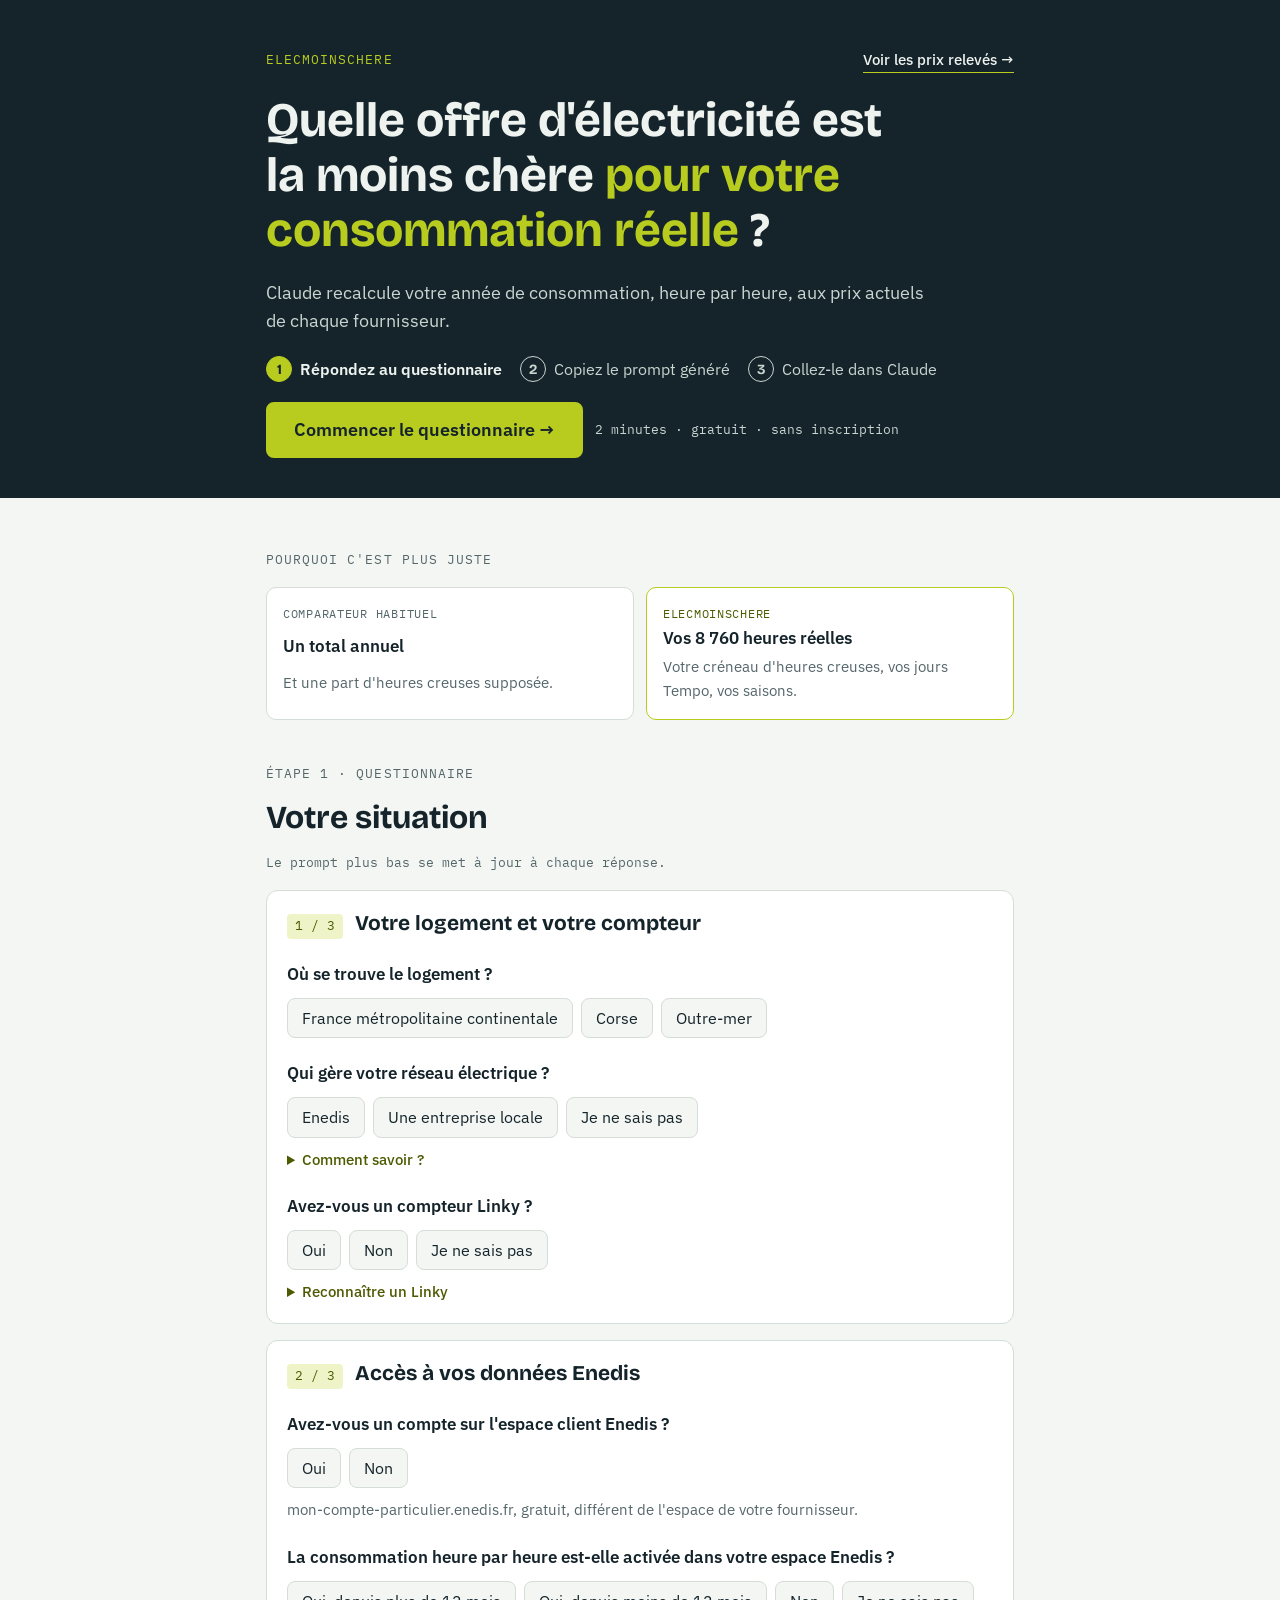
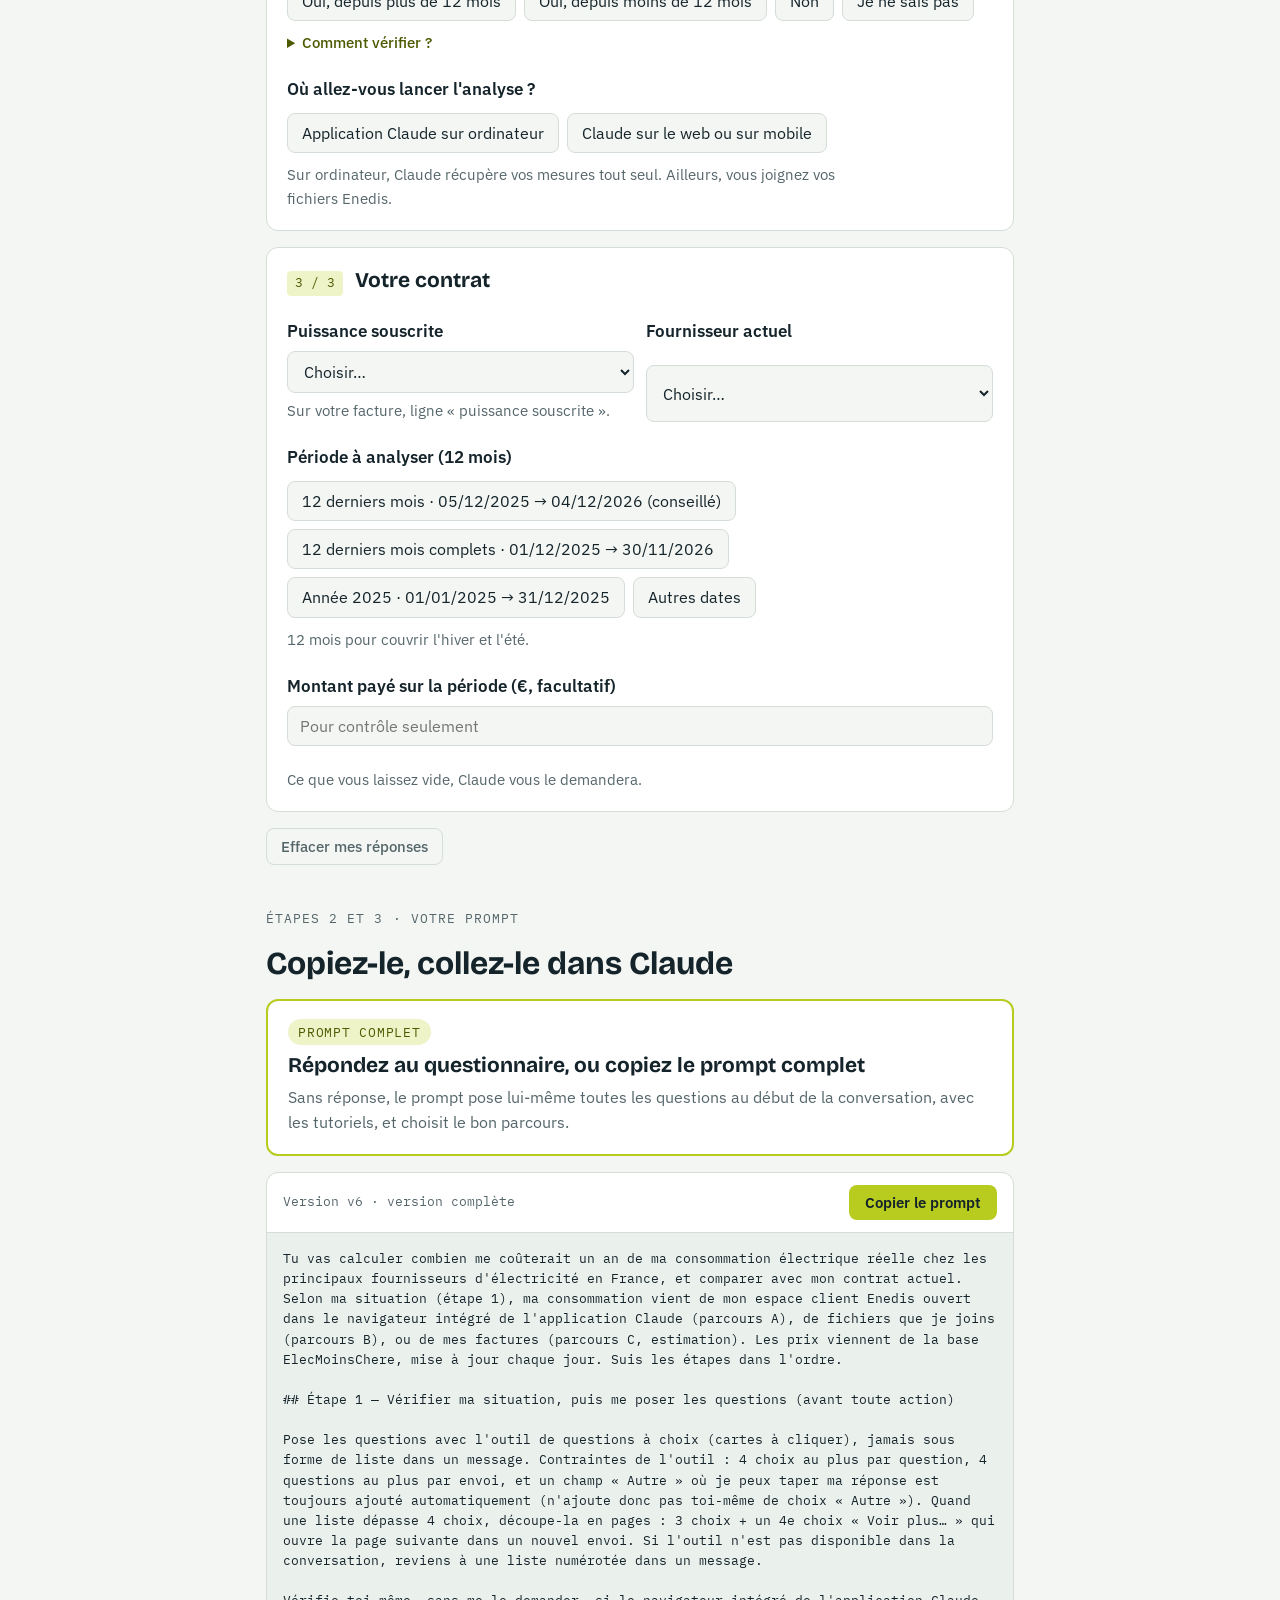
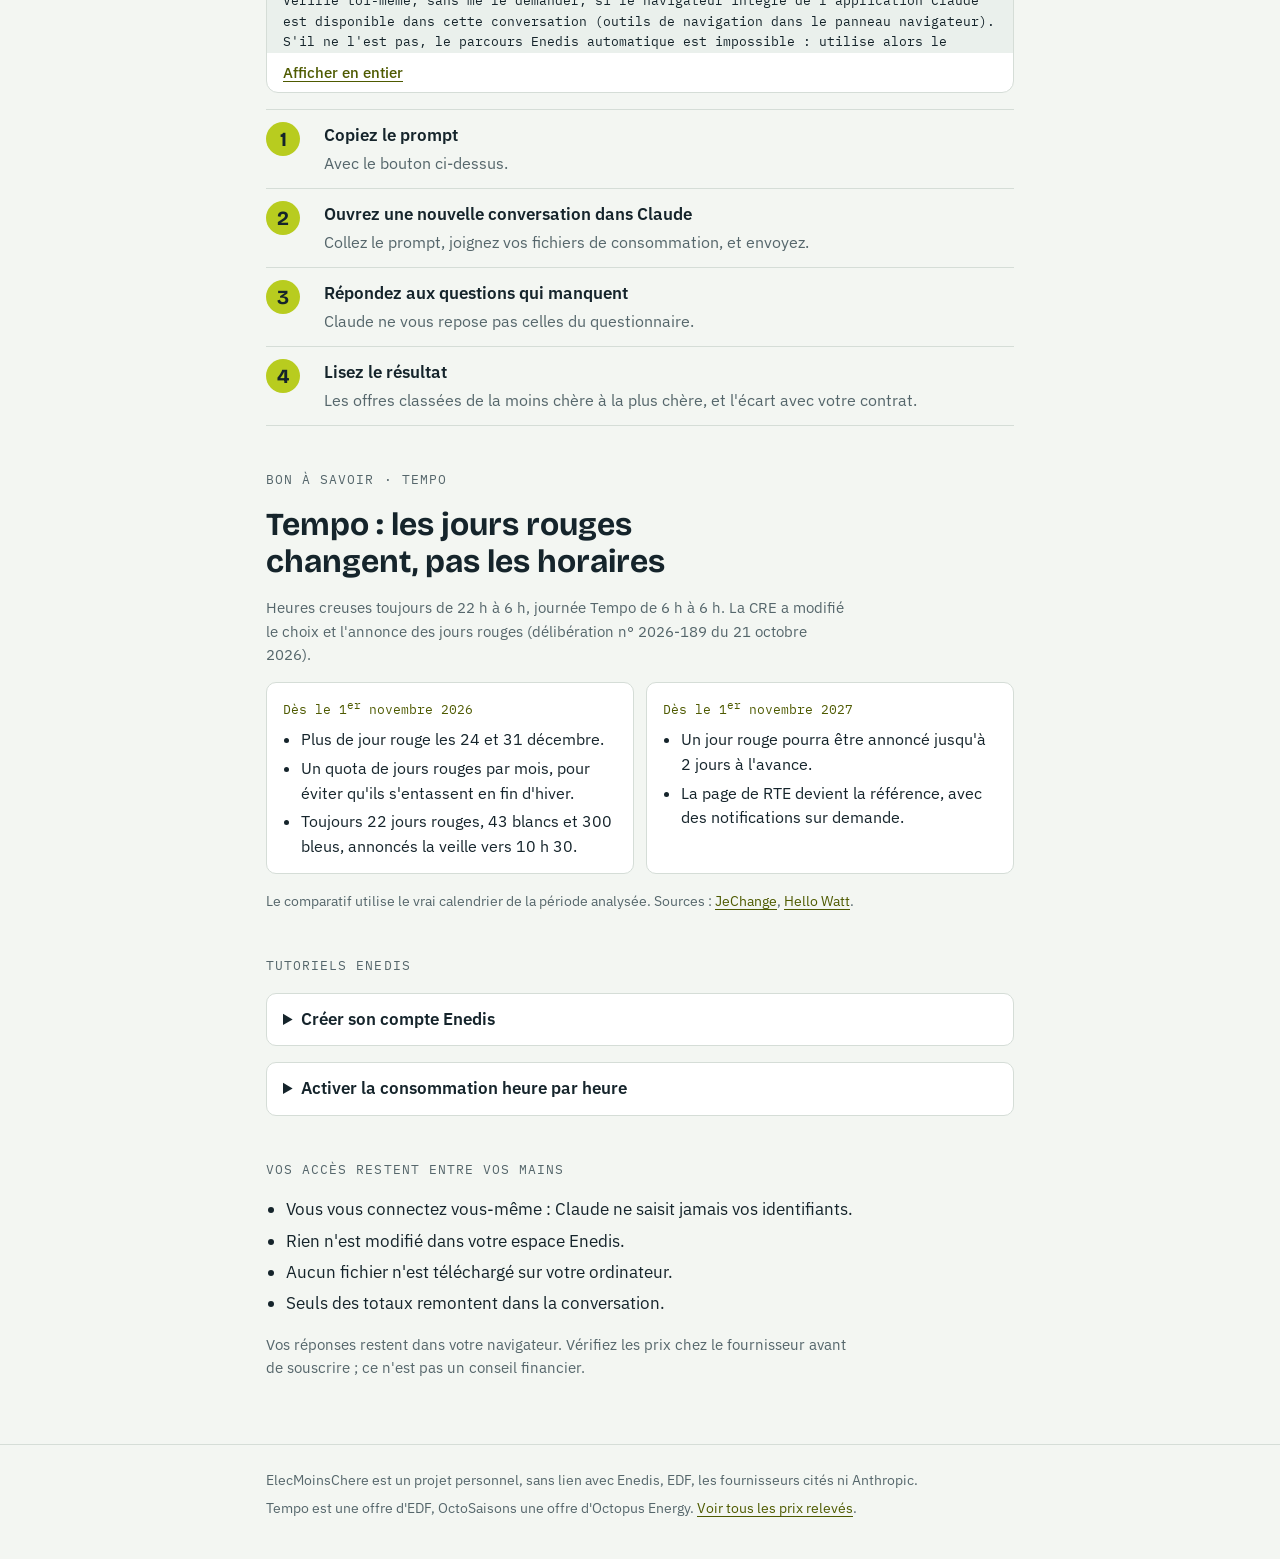
==== index.html @ b9235788 "Prompt v6 : liens vers la page de chaque offre dans le tableau du résultat Co-Authored-By: Claude Op" ====
<!doctype html>
<html lang="fr">
<head>
<meta charset="utf-8">
<meta name="viewport" content="width=device-width, initial-scale=1, viewport-fit=cover">
<meta name="description" content="Comparez les offres d'électricité sur votre consommation réelle, heure par heure : un questionnaire génère un prompt pour Claude qui lit vos données Enedis et calcule l'offre la moins chère.">
<style>:root{color-scheme:light;box-sizing:border-box;padding-top:env(safe-area-inset-top,0px);padding-bottom:env(safe-area-inset-bottom,0px)}body{margin:0}img{max-width:100%}[hidden]{display:none!important}</style>
<title>ElecMoinsChere</title>
<meta name="claude:viewport-fit-sides" content="cover">
<link rel="preconnect" href="https://fonts.googleapis.com">
<link rel="stylesheet" href="https://fonts.googleapis.com/css2?family=Bricolage+Grotesque:opsz,wght@12..96,500;12..96,700&family=IBM+Plex+Sans:wght@400;500;600&family=IBM+Plex+Mono:wght@400;500&display=swap">
<style>
/* Layout : une colonne de lecture ; bandeau sombre façon afficheur Linky ; questionnaire en trois blocs, puis le prompt généré */
:root {
  --bg: #F3F6F2;
  --surface: #FFFFFF;
  --ink: #15242B;
  --muted: #55666B;
  --line: #D5DDD7;
  --accent: #B8CC1F;
  --accent-ink: #4E5A00;
  --accent-soft: #EEF4C7;
  --hc: #2F6F8F;
  --hc-soft: #E2EEF3;
  --warn: #9A5B00;
  --warn-soft: #FBF0DD;
  --hero-bg: #15242B;
  --hero-fg: #EEF3EF;
  --hero-muted: #C9D5D0;
  --meter-bg: #0B171B;
  --meter-line: #2C4048;
  --meter-text: #9DB0AA;
  --code-bg: #EAF0EC;
  --ok: #2E7D4F;
  --on-accent: #15242B;
  --font-display: "Bricolage Grotesque", "Segoe UI", system-ui, sans-serif;
  --font-body: "IBM Plex Sans", "Segoe UI", system-ui, sans-serif;
  --font-mono: "IBM Plex Mono", ui-monospace, "SFMono-Regular", Menlo, monospace;
}
@media (prefers-color-scheme: dark) {
  :root:not([data-theme="light"]) {
    --bg: #0E181C; --surface: #15232A; --ink: #E4ECE8; --muted: #9AACAF; --line: #27383F;
    --accent: #C9DC3A; --accent-ink: #D6E65A; --accent-soft: #263018; --hc: #6FB3D2; --hc-soft: #142A33;
    --warn: #F0B45A; --warn-soft: #2E2312;
    --hero-bg: #0A1316; --hero-fg: #EEF3EF; --hero-muted: #B7C5C0; --meter-bg: #071013; --meter-line: #24363D; --meter-text: #8FA39D;
    --code-bg: #111E23; --ok: #6CC793; --on-accent: #15242B; color-scheme: dark;
  }
}
:root[data-theme="dark"] {
  --bg: #0E181C; --surface: #15232A; --ink: #E4ECE8; --muted: #9AACAF; --line: #27383F;
  --accent: #C9DC3A; --accent-ink: #D6E65A; --accent-soft: #263018; --hc: #6FB3D2; --hc-soft: #142A33;
  --warn: #F0B45A; --warn-soft: #2E2312;
  --hero-bg: #0A1316; --hero-fg: #EEF3EF; --hero-muted: #B7C5C0; --meter-bg: #071013; --meter-line: #24363D; --meter-text: #8FA39D;
  --code-bg: #111E23; --ok: #6CC793; --on-accent: #15242B; color-scheme: dark;
}

* { box-sizing: border-box; }
body { background: var(--bg); color: var(--ink); font-family: var(--font-body); font-size: 17px; line-height: 1.6; }
.wrap { max-width: 780px; margin: 0 auto; padding-left: max(16px, env(safe-area-inset-left, 0px)); padding-right: max(16px, env(safe-area-inset-right, 0px)); }
h1, h2, h3 { font-family: var(--font-display); text-wrap: balance; line-height: 1.15; margin: 0; }
p { margin: 0; }
a { color: var(--accent-ink); text-underline-offset: 3px; }
:focus-visible { outline: 3px solid var(--accent); outline-offset: 2px; border-radius: 4px; }

/* Hero */
.hero { background: var(--hero-bg); color: var(--hero-fg); }
.hero .wrap { padding-block: 48px 40px; display: grid; gap: 20px; }
.eyebrow { font-family: var(--font-mono); font-size: 13px; letter-spacing: .08em; text-transform: uppercase; color: var(--accent); }
.hero h1 { font-size: clamp(30px, 6vw, 48px); font-weight: 700; }
.hero h1 em { font-style: normal; color: var(--accent); }
.hero p.lead { font-size: 18px; max-width: 60ch; color: var(--hero-muted); }
.cta { display: flex; flex-wrap: wrap; gap: 12px; }
.btn { font: 600 16px/1 var(--font-body); padding: 14px 20px; border-radius: 8px; cursor: pointer; border: 2px solid var(--accent); text-decoration: none; display: inline-flex; align-items: center; gap: 8px; }
.btn.primary { background: var(--accent); color: var(--on-accent); }
.btn.ghost { background: transparent; color: var(--hero-fg); }
.meter { border: 1px solid var(--meter-line); border-radius: 10px; padding: 14px 16px 10px; background: var(--meter-bg); max-width: 100%; }
.meter-head { display: flex; justify-content: space-between; gap: 12px; flex-wrap: wrap; font-family: var(--font-mono); font-size: 12px; color: var(--meter-text); letter-spacing: .04em; }
.meter-head b { color: var(--accent); font-weight: 500; }
.meter svg { display: block; width: 100%; height: auto; margin-top: 8px; }

/* Sections */
main .wrap { padding-block: 8px 64px; }
section { padding-block: 44px 0; display: grid; gap: 16px; }
section > h2 { font-size: clamp(25px, 4vw, 32px); font-weight: 700; }
.kicker { font-family: var(--font-mono); font-size: 13px; letter-spacing: .08em; text-transform: uppercase; color: var(--muted); }
.prose { display: grid; gap: 14px; max-width: 65ch; }
.compare { display: grid; grid-template-columns: 1fr 1fr; gap: 12px; }
.compare > div { border: 1px solid var(--line); border-radius: 10px; padding: 16px; background: var(--surface); display: grid; gap: 6px; min-width: 0; }
.compare h3 { font-size: 17px; font-family: var(--font-body); font-weight: 600; }
.compare .tag { font-family: var(--font-mono); font-size: 12px; text-transform: uppercase; letter-spacing: .06em; color: var(--muted); }
.compare .ours { border-color: var(--accent); }
.compare .ours .tag { color: var(--accent-ink); }
.compare p { font-size: 15px; color: var(--muted); }

/* Questionnaire */
.block { border: 1px solid var(--line); border-radius: 12px; background: var(--surface); padding: 20px; display: grid; gap: 22px; min-width: 0; }
.block-head { display: flex; align-items: baseline; gap: 12px; flex-wrap: wrap; }
.block-head .n { font-family: var(--font-mono); font-size: 13px; color: var(--accent-ink); background: var(--accent-soft); padding: 2px 8px; border-radius: 4px; }
.block-head h3 { font-size: 21px; }
fieldset { border: 0; margin: 0; padding: 0; display: grid; gap: 10px; min-width: 0; }
legend { font-weight: 600; padding: 0; margin-bottom: 10px; font-size: 17px; }
.hint { font-size: 14.5px; color: var(--muted); max-width: 65ch; }
.chips { display: flex; flex-wrap: wrap; gap: 8px; }
.chip { position: relative; }
.chip input { position: absolute; opacity: 0; inset: 0; margin: 0; cursor: pointer; }
.chip span { display: inline-block; padding: 9px 14px; border: 1.5px solid var(--line); border-radius: 8px; font-size: 15.5px; background: var(--bg); cursor: pointer; line-height: 1.3; }
.chip input:checked + span { border-color: var(--accent-ink); background: var(--accent-soft); color: var(--ink); font-weight: 600; }
.chip input:focus-visible + span { outline: 3px solid var(--accent); outline-offset: 2px; }
.chip span:hover { border-color: var(--muted); }
.field { display: grid; gap: 6px; min-width: 0; }
.field label { font-weight: 600; font-size: 17px; }
.row { display: flex; flex-wrap: wrap; gap: 12px; }
.row .field { flex: 1 1 200px; }
select, input[type="text"], input[type="number"], input[type="date"], input[type="month"] {
  font: 400 16px var(--font-body); color: var(--ink); background: var(--bg); border: 1.5px solid var(--line); border-radius: 8px; padding: 9px 12px; width: 100%; max-width: 100%;
}
.callout { border-radius: 10px; padding: 14px 16px; font-size: 15.5px; display: grid; gap: 8px; min-width: 0; }
.callout.info { background: var(--hc-soft); border-left: 3px solid var(--hc); }
.callout.warn { background: var(--warn-soft); border-left: 3px solid var(--warn); }
.callout strong { font-weight: 600; }
.callout ol { margin: 0; padding-left: 22px; display: grid; gap: 4px; }
.callout a { font-weight: 500; }

/* Parcours et prompt */
.verdict { border: 2px solid var(--accent); border-radius: 12px; background: var(--surface); padding: 18px 20px; display: grid; gap: 8px; }
.verdict .pill { justify-self: start; font-family: var(--font-mono); font-size: 12.5px; text-transform: uppercase; letter-spacing: .06em; padding: 3px 10px; border-radius: 999px; background: var(--accent-soft); color: var(--accent-ink); }
.verdict .pill.est { background: var(--warn-soft); color: var(--warn); }
.verdict .pill.stop { background: var(--warn-soft); color: var(--warn); }
.verdict h3 { font-size: 21px; }
.verdict p { color: var(--muted); font-size: 16px; }
.verdict ul { margin: 0; padding-left: 20px; font-size: 16px; display: grid; gap: 4px; }
.progress { font-family: var(--font-mono); font-size: 13px; color: var(--muted); }
.prompt-box { border: 1px solid var(--line); border-radius: 12px; background: var(--surface); overflow: hidden; }
.prompt-bar { display: flex; justify-content: space-between; align-items: center; gap: 12px; flex-wrap: wrap; padding: 12px 16px; border-bottom: 1px solid var(--line); }
.prompt-bar .meta { font-family: var(--font-mono); font-size: 13px; color: var(--muted); }
.copy { font: 600 15px/1 var(--font-body); padding: 10px 16px; border-radius: 8px; border: 0; cursor: pointer; background: var(--accent); color: var(--on-accent); }
.copy[data-done="1"] { background: var(--ok); color: var(--surface); }
pre#prompt-view { margin: 0; padding: 16px; max-height: 420px; overflow: auto; background: var(--code-bg); font-family: var(--font-mono); font-size: 13px; line-height: 1.55; white-space: pre-wrap; word-break: break-word; }
.linkbtn { font: 500 14.5px var(--font-body); background: none; border: 0; color: var(--accent-ink); cursor: pointer; padding: 10px 16px; text-decoration: underline; text-underline-offset: 3px; }

ol.steps { list-style: none; margin: 0; padding: 0; counter-reset: s; }
ol.steps li { counter-increment: s; display: grid; grid-template-columns: 44px 1fr; gap: 14px; padding-block: 12px; border-top: 1px solid var(--line); }
ol.steps li:last-child { border-bottom: 1px solid var(--line); }
ol.steps li::before { content: counter(s); font-family: var(--font-display); font-weight: 700; font-size: 20px; width: 34px; height: 34px; border-radius: 50%; display: grid; place-items: center; background: var(--accent); color: var(--on-accent); }
ol.steps li > div { min-width: 0; display: grid; gap: 2px; }
ol.steps strong { font-weight: 600; }
ol.steps p { color: var(--muted); font-size: 15.5px; }

.tutos { display: grid; grid-template-columns: 1fr 1fr; gap: 12px; }
.tuto { border: 1px solid var(--line); border-radius: 10px; background: var(--surface); padding: 16px; display: grid; gap: 8px; align-content: start; min-width: 0; }
.tuto h3 { font-size: 18px; }
.tuto ol { margin: 0; padding-left: 22px; display: grid; gap: 6px; font-size: 15.5px; }
.tuto p { font-size: 15px; color: var(--muted); }
.guard { display: grid; grid-template-columns: repeat(2, minmax(0, 1fr)); gap: 10px 24px; }
.guard p { font-size: 16px; }
.guard p b { font-weight: 600; }
.note { border-left: 3px solid var(--hc); padding: 4px 0 4px 16px; color: var(--muted); font-size: 15.5px; max-width: 65ch; }
.reset { justify-self: start; font: 500 14.5px var(--font-body); background: none; border: 1.5px solid var(--line); color: var(--muted); border-radius: 8px; padding: 8px 14px; cursor: pointer; }

footer { border-top: 1px solid var(--line); }
footer .wrap { padding-block: 24px 40px; font-size: 14px; color: var(--muted); display: grid; gap: 6px; }

@media (max-width: 600px) {
  .compare, .guard, .tutos { grid-template-columns: 1fr; }
  body { font-size: 16px; }
  .block { padding: 16px; }
}
@media (prefers-reduced-motion: no-preference) {
  .meter .bar { transform-origin: bottom; animation: rise .7s ease-out both; }
  @keyframes rise { from { transform: scaleY(.15); } to { transform: scaleY(1); } }
}
/* Allègement : flux en 3 étapes, aides repliables, Tempo */
.topbar { display: flex; justify-content: space-between; align-items: center; gap: 12px; flex-wrap: wrap; }
.toplink { color: var(--hero-fg); font-size: 15px; font-weight: 500; text-decoration: none; border-bottom: 1px solid var(--accent); }
.flow { list-style: none; margin: 0; padding: 0; display: flex; flex-wrap: wrap; gap: 8px 18px; font-size: 15.5px; color: var(--hero-muted); }
.flow li { display: inline-flex; align-items: center; gap: 8px; }
.flow b { width: 26px; height: 26px; border-radius: 50%; display: grid; place-items: center; font: 700 14px var(--font-display); border: 1.5px solid var(--hero-muted); color: var(--hero-muted); }
.flow li.now { color: var(--hero-fg); font-weight: 600; }
.flow li.now b { background: var(--accent); border-color: var(--accent); color: var(--on-accent); }
.btn.big { font-size: 18px; padding: 17px 26px; }
.cta { align-items: center; }
.cta-note { font-family: var(--font-mono); font-size: 13px; color: var(--hero-muted); }
details.tip { font-size: 14.5px; color: var(--muted); }
details.tip summary { cursor: pointer; color: var(--accent-ink); font-weight: 500; width: max-content; max-width: 100%; }
details.tip p { margin-top: 6px; max-width: 65ch; }
.timeline { display: grid; grid-template-columns: 1fr 1fr; gap: 12px; }
.timeline > div { border: 1px solid var(--line); border-radius: 10px; background: var(--surface); padding: 14px 16px; display: grid; gap: 6px; align-content: start; min-width: 0; }
.timeline .when { font-family: var(--font-mono); font-size: 13px; color: var(--accent-ink); }
.timeline ul { margin: 0; padding-left: 18px; display: grid; gap: 4px; font-size: 15.5px; }
.src { font-size: 14px; color: var(--muted); }
details.tuto-d { border: 1px solid var(--line); border-radius: 10px; background: var(--surface); padding: 12px 16px; }
details.tuto-d summary { cursor: pointer; font-weight: 600; }
details.tuto-d ol { margin: 10px 0 6px; padding-left: 22px; display: grid; gap: 5px; font-size: 15.5px; }
details.tuto-d p { font-size: 14.5px; color: var(--muted); }
ul.guard { margin: 0; padding-left: 20px; display: grid; gap: 4px; grid-template-columns: none; }
@media (max-width: 600px) { .timeline { grid-template-columns: 1fr; } .btn.big { width: 100%; justify-content: center; } }
</style>

</head>
<body>
<header class="hero">
  <div class="wrap">
    <div class="topbar"><span class="eyebrow">ElecMoinsChere</span><a class="toplink" href="prix.html">Voir les prix relevés →</a></div>
    <h1>Quelle offre d'électricité est la moins chère <em>pour votre consommation réelle</em>&nbsp;?</h1>
    <p class="lead">Claude recalcule votre année de consommation, heure par heure, aux prix actuels de chaque fournisseur.</p>
    <ol class="flow" aria-label="Comment ça marche">
      <li class="now"><b>1</b>Répondez au questionnaire</li>
      <li><b>2</b>Copiez le prompt généré</li>
      <li><b>3</b>Collez-le dans Claude</li>
    </ol>
    <div class="cta">
      <a class="btn primary big" href="#questionnaire">Commencer le questionnaire&nbsp;→</a>
      <span class="cta-note">2 minutes · gratuit · sans inscription</span>
    </div>
  </div>
</header>

<main>
  <div class="wrap">

    <section id="pourquoi">
      <span class="kicker">Pourquoi c'est plus juste</span>
      <div class="compare">
        <div>
          <span class="tag">Comparateur habituel</span>
          <h3>Un total annuel</h3>
          <p>Et une part d'heures creuses supposée.</p>
        </div>
        <div class="ours">
          <span class="tag">ElecMoinsChere</span>
          <h3>Vos 8 760 heures réelles</h3>
          <p>Votre créneau d'heures creuses, vos jours Tempo, vos saisons.</p>
        </div>
      </div>
    </section>

    <section id="questionnaire">
      <span class="kicker">Étape 1 · Questionnaire</span>
      <h2>Votre situation</h2>
      <p class="progress" id="progress"></p>

      <div class="block" id="b1">
        <div class="block-head"><span class="n">1 / 3</span><h3>Votre logement et votre compteur</h3></div>

        <fieldset id="q-loc">
          <legend>Où se trouve le logement&nbsp;?</legend>
          <div class="chips">
            <label class="chip"><input type="radio" name="loc" id="loc-metro" value="metro"><span>France métropolitaine continentale</span></label>
            <label class="chip"><input type="radio" name="loc" id="loc-corse" value="corse"><span>Corse</span></label>
            <label class="chip"><input type="radio" name="loc" id="loc-dom" value="dom"><span>Outre-mer</span></label>
          </div>
          <div class="callout warn" data-show="loc=corse|dom"><p><strong>Ce comparatif ne couvre pas votre territoire.</strong> En Corse et outre-mer, le réseau est géré par EDF SEI et le tarif réglementé d'EDF est l'offre de référence ; la base de prix ElecMoinsChere ne couvre que la France continentale.</p></div>
        </fieldset>

        <fieldset id="q-reseau">
          <legend>Qui gère votre réseau électrique&nbsp;?</legend>
          <div class="chips">
            <label class="chip"><input type="radio" name="reseau" id="reseau-enedis" value="enedis"><span>Enedis</span></label>
            <label class="chip"><input type="radio" name="reseau" id="reseau-eld" value="eld"><span>Une entreprise locale</span></label>
            <label class="chip"><input type="radio" name="reseau" id="reseau-nsp" value="nsp"><span>Je ne sais pas</span></label>
          </div>
          <details class="tip"><summary>Comment savoir&nbsp;?</summary><p id="tuto-reseau"></p></details>
        </fieldset>

        <fieldset id="q-eld" data-show="reseau=eld">
          <legend>L'espace client de votre gestionnaire permet-il de télécharger votre consommation heure par heure&nbsp;?</legend>
          <div class="chips">
            <label class="chip"><input type="radio" name="eld_export" id="eld-oui" value="oui"><span>Oui</span></label>
            <label class="chip"><input type="radio" name="eld_export" id="eld-non" value="non"><span>Non</span></label>
            <label class="chip"><input type="radio" name="eld_export" id="eld-nsp" value="nsp"><span>Je ne sais pas</span></label>
          </div>
          <p class="hint">Rubrique « consommation » ou « courbe de charge » de son espace client. Sinon, l'analyse sera estimée sur vos factures.</p>
        </fieldset>

        <fieldset id="q-linky">
          <legend>Avez-vous un compteur Linky&nbsp;?</legend>
          <div class="chips">
            <label class="chip"><input type="radio" name="linky" id="linky-oui" value="oui"><span>Oui</span></label>
            <label class="chip"><input type="radio" name="linky" id="linky-non" value="non"><span>Non</span></label>
            <label class="chip"><input type="radio" name="linky" id="linky-nsp" value="nsp"><span>Je ne sais pas</span></label>
          </div>
          <details class="tip"><summary>Reconnaître un Linky</summary><p id="tuto-linky"></p></details>
          <div class="callout info" data-show="linky=non"><p>Sans Linky, l'analyse sera <strong>estimée à partir de vos factures</strong> : fiable pour Base et heures creuses, moins pour Tempo.</p></div>
        </fieldset>
      </div>

      <div class="block" id="b2">
        <div class="block-head"><span class="n">2 / 3</span><h3>Accès à vos données Enedis</h3></div>

        <fieldset id="q-compte">
          <legend>Avez-vous un compte sur l'espace client Enedis&nbsp;?</legend>
          <div class="chips">
            <label class="chip"><input type="radio" name="compte" id="compte-oui" value="oui"><span>Oui</span></label>
            <label class="chip"><input type="radio" name="compte" id="compte-non" value="non"><span>Non</span></label>
          </div>
          <p class="hint">mon-compte-particulier.enedis.fr, gratuit, différent de l'espace de votre fournisseur.</p>
          <div class="callout info" data-show="compte=non">
            <p><strong>Créez votre compte (5 minutes)</strong></p>
            <ol class="tuto-inscription"></ol>
            <p class="tuto-prm"></p>
          </div>
        </fieldset>

        <fieldset id="q-horaire">
          <legend>La consommation heure par heure est-elle activée dans votre espace Enedis&nbsp;?</legend>
          <div class="chips">
            <label class="chip"><input type="radio" name="horaire" id="horaire-plus12" value="plus12"><span>Oui, depuis plus de 12 mois</span></label>
            <label class="chip"><input type="radio" name="horaire" id="horaire-moins12" value="moins12"><span>Oui, depuis moins de 12 mois</span></label>
            <label class="chip"><input type="radio" name="horaire" id="horaire-non" value="non"><span>Non</span></label>
            <label class="chip"><input type="radio" name="horaire" id="horaire-nsp" value="nsp"><span>Je ne sais pas</span></label>
          </div>
          <details class="tip"><summary>Comment vérifier&nbsp;?</summary><p id="tuto-verif"></p></details>
          <div class="field" data-show="horaire=moins12">
            <label for="activation">Activée depuis (environ)</label>
            <input type="month" id="activation" name="activation">
          </div>
          <div class="callout warn" data-show="horaire=non">
            <p><strong>Activez-la aujourd'hui pour la prochaine fois</strong></p>
            <ol class="tuto-activation"></ol>
          </div>
          <div class="callout info" data-show="horaire=nsp"><p>Pas de souci : Claude testera vos données.</p></div>
        </fieldset>

        <fieldset id="q-appareil">
          <legend>Où allez-vous lancer l'analyse&nbsp;?</legend>
          <div class="chips">
            <label class="chip"><input type="radio" name="appareil" id="appareil-desktop" value="desktop"><span>Application Claude sur ordinateur</span></label>
            <label class="chip"><input type="radio" name="appareil" id="appareil-web" value="web"><span>Claude sur le web ou sur mobile</span></label>
          </div>
          <p class="hint">Sur ordinateur, Claude récupère vos mesures tout seul. Ailleurs, vous joignez vos fichiers Enedis.</p>
        </fieldset>
      </div>

      <div class="block" id="b3">
        <div class="block-head"><span class="n" id="b3n">3 / 3</span><h3>Votre contrat</h3></div>

        <div class="row">
          <div class="field">
            <label for="kva">Puissance souscrite</label>
            <select id="kva" name="kva">
              <option value="">Choisir…</option>
              <option value="3">3 kVA</option><option value="6">6 kVA</option><option value="9">9 kVA</option><option value="12">12 kVA</option>
              <option value="15">15 kVA</option><option value="18">18 kVA</option><option value="24">24 kVA</option><option value="30">30 kVA</option><option value="36">36 kVA</option>
              <option value="nsp">Je ne sais pas</option>
            </select>
            <p class="hint">Sur votre facture, ligne « puissance souscrite ».</p>
          </div>
          <div class="field">
            <label for="fournisseur">Fournisseur actuel</label>
            <select id="fournisseur" name="fournisseur"></select>
            <input type="text" id="fournisseur_autre" name="fournisseur_autre" placeholder="Nom du fournisseur" aria-label="Nom du fournisseur" data-show="fournisseur=__autre">
          </div>
        </div>

        <div class="field" data-show="fournisseur!=">
          <label for="offre">Offre actuelle</label>
          <select id="offre" name="offre"></select>
          <input type="text" id="offre_autre" name="offre_autre" placeholder="Nom de l'offre et option (Base, HP/HC…)" aria-label="Nom de l'offre" data-show="offre=__autre">
        </div>

        <fieldset id="q-periode">
          <legend>Période à analyser (12 mois)</legend>
          <div class="chips" id="periodes"></div>
          <div class="row" data-show="periode=perso">
            <div class="field"><label for="debut">Début</label><input type="date" id="debut" name="debut"></div>
            <div class="field"><label for="fin">Fin</label><input type="date" id="fin" name="fin"></div>
          </div>
          <p class="hint" id="periode-hint">12 mois pour couvrir l'hiver et l'été.</p>
        </fieldset>

        <fieldset id="q-chauffage" data-show="estime=1">
          <legend>Chauffage électrique&nbsp;?</legend>
          <div class="chips">
            <label class="chip"><input type="radio" name="chauffage" id="ch-oui" value="oui"><span>Oui</span></label>
            <label class="chip"><input type="radio" name="chauffage" id="ch-non" value="non"><span>Non</span></label>
            <label class="chip"><input type="radio" name="chauffage" id="ch-nsp" value="nsp"><span>Je ne sais pas</span></label>
          </div>
          <p class="hint">Radiateurs, pompe à chaleur ou chaudière électrique.</p>
        </fieldset>

        <div class="row" data-show="parcours=factures">
          <div class="field">
            <label for="kwh_total">Consommation annuelle (kWh)</label>
            <input type="number" id="kwh_total" name="kwh_total" min="0" step="1" inputmode="numeric" placeholder="ex. 4 500">
            <p class="hint">Sur votre facture de régularisation annuelle.</p>
          </div>
          <div class="field">
            <label for="kwh_hc">Dont heures creuses (kWh, facultatif)</label>
            <input type="number" id="kwh_hc" name="kwh_hc" min="0" step="1" inputmode="numeric" placeholder="ex. 1 300">
          </div>
        </div>

        <div class="field">
          <label for="montant">Montant payé sur la période (€, facultatif)</label>
          <input type="number" id="montant" name="montant" min="0" step="1" inputmode="numeric" placeholder="Pour contrôle seulement">
        </div>
        <p class="hint">Ce que vous laissez vide, Claude vous le demandera.</p>
      </div>

      <button class="reset" id="reset" type="button">Effacer mes réponses</button>
    </section>

    <section id="prompt">
      <span class="kicker">Étapes 2 et 3 · Votre prompt</span>
      <h2>Copiez-le, collez-le dans Claude</h2>
      <div class="verdict" id="verdict" aria-live="polite"></div>
      <div class="prompt-box" id="prompt-box">
        <div class="prompt-bar">
          <span class="meta" id="prompt-meta"></span>
          <button class="copy" id="copy-btn" type="button">Copier le prompt</button>
        </div>
        <pre id="prompt-view" tabindex="0" aria-label="Texte du prompt"></pre>
        <button class="linkbtn" id="expand-btn" type="button">Afficher en entier</button>
      </div>
      <ol class="steps" id="launch"></ol>
    </section>

    <section id="tempo">
      <span class="kicker">Bon à savoir · Tempo</span>
      <h2>Tempo : les jours rouges changent, pas les horaires</h2>
      <p class="hint">Heures creuses toujours de 22 h à 6 h, journée Tempo de 6 h à 6 h. La CRE a modifié le choix et l'annonce des jours rouges (délibération n° 2026-189 du 21 octobre 2026).</p>
      <div class="timeline">
        <div>
          <span class="when">Dès le 1<sup>er</sup> novembre 2026</span>
          <ul>
            <li>Plus de jour rouge les 24 et 31 décembre.</li>
            <li>Un quota de jours rouges par mois, pour éviter qu'ils s'entassent en fin d'hiver.</li>
            <li>Toujours 22 jours rouges, 43 blancs et 300 bleus, annoncés la veille vers 10 h 30.</li>
          </ul>
        </div>
        <div>
          <span class="when">Dès le 1<sup>er</sup> novembre 2027</span>
          <ul>
            <li>Un jour rouge pourra être annoncé jusqu'à 2 jours à l'avance.</li>
            <li>La page de RTE devient la référence, avec des notifications sur demande.</li>
          </ul>
        </div>
      </div>
      <p class="src">Le comparatif utilise le vrai calendrier de la période analysée. Sources : <a href="https://www.jechange.fr/energie/electricite/news/jours-rouges-tempo-connus-2-jours-avance-rte-novembre-2027" target="_blank" rel="noopener">JeChange</a>, <a href="https://www.hellowatt.fr/blog/cre-reforme-tempo-novembre-2026/" target="_blank" rel="noopener">Hello Watt</a>.</p>
    </section>

    <section id="tutoriels">
      <span class="kicker">Tutoriels Enedis</span>
      <details class="tuto-d">
        <summary>Créer son compte Enedis</summary>
        <ol class="tuto-inscription"></ol>
        <p class="tuto-prm"></p>
      </details>
      <details class="tuto-d">
        <summary>Activer la consommation heure par heure</summary>
        <ol class="tuto-activation"></ol>
        <p id="tuto-verif-2"></p>
      </details>
    </section>

    <section id="securite">
      <span class="kicker">Vos accès restent entre vos mains</span>
      <ul class="guard">
        <li>Vous vous connectez vous-même : Claude ne saisit jamais vos identifiants.</li>
        <li>Rien n'est modifié dans votre espace Enedis.</li>
        <li>Aucun fichier n'est téléchargé sur votre ordinateur.</li>
        <li>Seuls des totaux remontent dans la conversation.</li>
      </ul>
      <p class="hint">Vos réponses restent dans votre navigateur. Vérifiez les prix chez le fournisseur avant de souscrire ; ce n'est pas un conseil financier.</p>
    </section>

  </div>
</main>

<footer>
  <div class="wrap">
    <p>ElecMoinsChere est un projet personnel, sans lien avec Enedis, EDF, les fournisseurs cités ni Anthropic.</p>
    <p>Tempo est une offre d'EDF, OctoSaisons une offre d'Octopus Energy. <a href="prix.html">Voir tous les prix relevés</a>.</p>
  </div>
</footer>

<script>
// Générateur du prompt ElecMoinsChere : construit le prompt à partir des réponses du questionnaire.
// a = {} (aucune réponse) donne la version complète, qui pose elle-même toutes les questions.
var EMC = (function () {
  var VERSION = 'v6';
  var VERSION_DATE = '31 oct. 2026';

  var TUTO_RESEAU = "Pour savoir qui gère votre réseau : regardez votre facture d'électricité, à la rubrique dépannage ou acheminement. Si le numéro de dépannage est 09 726 750 suivi du numéro de votre département, ou si le nom Enedis apparaît, c'est Enedis (plus de 95 % des foyers). Sinon, c'est une entreprise locale : Strasbourg Électricité Réseaux, GreenAlp (Grenoble), Réséda (Metz), SRD (Vienne), Gérédis (Deux-Sèvres), une SICAE, Vialis (Colmar)…";
  var TUTO_LINKY = "Le compteur Linky est un boîtier vert anis avec un petit écran qui fait défiler des informations quand on appuie sur ses touches + et −. Un ancien compteur est gris, noir ou blanc, avec un disque qui tourne ou un afficheur sans touches.";
  var TUTO_PRM = "Le numéro PRM (ou PDL) compte 14 chiffres. Il figure sur toutes vos factures d'électricité. Vous pouvez aussi le lire sur l'écran du Linky : appuyez plusieurs fois sur la touche + jusqu'à l'affichage « NUMERO PRM ». Ne le confondez pas avec le numéro de série gravé sur le boîtier.";
  var TUTO_INSCRIPTION = [
    "Préparez votre numéro PRM (14 chiffres, sur votre facture ou sur l'écran du Linky).",
    "Allez sur mon-compte-particulier.enedis.fr et choisissez de créer un compte particulier.",
    "Indiquez votre nom, votre prénom et votre adresse e-mail.",
    "Ouvrez l'e-mail d'Enedis (regardez aussi dans les indésirables) et cliquez sur le lien pour finaliser l'inscription.",
    "Créez un mot de passe : au moins 8 caractères, avec une majuscule, un chiffre et un caractère spécial.",
    "À la première connexion, acceptez les conditions d'utilisation et vérifiez l'adresse du logement.",
    "Ajoutez votre compteur avec le numéro PRM. Il faut être titulaire du contrat d'électricité de ce logement.",
    "C'est prêt quand votre consommation par jour s'affiche dans le suivi des mesures (les données arrivent avec un jour de décalage)."
  ];
  var TUTO_ACTIVATION = [
    "Connectez-vous à mon-compte-particulier.enedis.fr.",
    "Ouvrez la rubrique qui gère l'accès à vos données (« Gérer l'accès à mes données » ; le nom exact peut varier selon l'affichage).",
    "Activez l'enregistrement de la consommation horaire dans votre compteur, puis sa collecte par Enedis (deux interrupteurs, ou un seul selon l'affichage).",
    "C'est gratuit, révocable à tout moment, et ça ne change ni votre contrat ni votre facture. Votre fournisseur n'y a pas accès.",
    "Les mesures arrivent à partir du lendemain, jamais avant : l'historique démarre ce jour-là. Il faut 12 mois pour une comparaison complète.",
    "En attendant, une analyse estimée reste possible avec votre consommation par jour, collectée par défaut sur les compteurs Linky."
  ];
  var TUTO_VERIFIER_HORAIRE = "Pour vérifier : dans votre espace Enedis, ouvrez le suivi de vos mesures et choisissez l'affichage par heure (ou par demi-heure). Si des barres apparaissent, la consommation horaire est activée ; reculez dans le temps pour voir depuis quand.";

  function liste(t) { return t.map(function (x, i) { return '   ' + (i + 1) + '. ' + x; }).join('\n'); }

  var LIBELLES = {
    loc: { metro: 'France métropolitaine continentale', corse: 'Corse', dom: 'outre-mer' },
    reseau: { enedis: 'Enedis', eld: 'une entreprise locale de distribution', nsp: 'je ne sais pas' },
    eld_export: { oui: 'oui', non: 'non', nsp: 'je ne sais pas' },
    linky: { oui: 'oui', non: 'non', nsp: 'je ne sais pas' },
    compte: { oui: 'oui', non: "non, je le crée en suivant le tutoriel" },
    horaire: { plus12: 'oui, depuis plus de 12 mois', moins12: 'oui, depuis moins de 12 mois', non: 'non', nsp: 'je ne sais pas' },
    appareil: { desktop: "application Claude sur ordinateur, avec le navigateur intégré", web: 'Claude sur le web ou sur mobile (je joindrai des fichiers)' },
    chauffage: { oui: 'oui', non: 'non', nsp: 'je ne sais pas' }
  };

  // Parcours : null = indéterminé (version complète), sinon horszone | factures | fichier | enedis
  function parcours(a) {
    if (a.loc === 'corse' || a.loc === 'dom') return 'horszone';
    if (a.reseau === 'eld') return a.eld_export === 'oui' ? 'fichier' : 'factures';
    if (a.linky === 'non') return 'factures';
    if (!a.loc && !a.reseau && !a.linky && !a.appareil) return null;
    if (a.appareil === 'web') return 'fichier';
    return 'enedis';
  }

  function precision(a, p) {
    if (p === 'factures') return 'estimée (factures)';
    if (a.horaire === 'plus12') return 'complète (heure par heure)';
    if (a.horaire === 'moins12') return 'partielle (heure par heure sur une partie de la période)';
    if (a.horaire === 'non') return 'estimée (consommation par jour)';
    return null;
  }

  function nbRepondues(a) {
    return Object.keys(a).filter(function (k) { return a[k] !== undefined && a[k] !== '' && a[k] !== null; }).length;
  }

  function blocReponses(a, p) {
    var L = [];
    function add(lib, v) { if (v !== undefined && v !== null && v !== '') L.push('- ' + lib + ' : ' + v); }
    add('Logement', LIBELLES.loc[a.loc]);
    add('Gestionnaire de réseau', LIBELLES.reseau[a.reseau]);
    if (a.reseau === 'eld') add('Mon gestionnaire permet de télécharger ma consommation horaire', LIBELLES.eld_export[a.eld_export]);
    add('Compteur Linky', LIBELLES.linky[a.linky]);
    if (p === 'enedis' || p === 'fichier') {
      if (a.reseau !== 'eld') add('Compte client Enedis', LIBELLES.compte[a.compte]);
      if (a.reseau !== 'eld') add('Consommation horaire activée', LIBELLES.horaire[a.horaire]);
      if (a.horaire === 'moins12') add('Activée depuis (environ)', a.activation);
    }
    add('Appareil utilisé', LIBELLES.appareil[a.appareil]);
    add('Puissance souscrite', a.kva ? (a.kva === 'nsp' ? 'je ne sais pas' : a.kva + ' kVA') : '');
    add('Fournisseur actuel', a.fournisseur);
    add('Offre actuelle', a.offre);
    if (p !== 'factures') add('Période à analyser', a.debut && a.fin ? 'du ' + a.debut + ' au ' + a.fin : '');
    add('Montant payé sur la période (contrôle)', a.montant ? a.montant + ' €' : '');
    add('Chauffage électrique', LIBELLES.chauffage[a.chauffage]);
    if (p === 'factures') {
      add('Consommation annuelle', a.kwh_total ? a.kwh_total + ' kWh' : '');
      add('Dont heures creuses', a.kwh_hc ? a.kwh_hc + ' kWh' : '');
    }
    var pr = precision(a, p);
    if (pr) add("Précision attendue de l'analyse", pr);
    return L.join('\n');
  }

  var REGLES_CHOIX = "Pose les questions avec l'outil de questions à choix (cartes à cliquer), jamais sous forme de liste dans un message. Contraintes de l'outil : 4 choix au plus par question, 4 questions au plus par envoi, et un champ « Autre » où je peux taper ma réponse est toujours ajouté automatiquement (n'ajoute donc pas toi-même de choix « Autre »). Quand une liste dépasse 4 choix, découpe-la en pages : 3 choix + un 4e choix « Voir plus… » qui ouvre la page suivante dans un nouvel envoi. Si l'outil n'est pas disponible dans la conversation, reviens à une liste numérotée dans un message.";

  var Q_PUISSANCE = "Puissance souscrite — choix : 6 kVA, 9 kVA, 3 kVA, 12 kVA. Dans la description, précise que pour 15, 18, 24, 30 ou 36 kVA je tape la valeur dans le champ « Autre », et qu'elle figure sur ma facture (« puissance souscrite »).";
  var Q_PERIODE = "Période à analyser (12 mois consécutifs) — trois choix calculés à partir de la date du jour, avec les dates exactes dans le libellé : les 12 derniers mois se terminant il y a 2 jours (Recommandé) ; les 12 derniers mois civils complets ; la dernière année civile complète. Pour une autre période, je tape les dates dans « Autre ». Refuse une période de plus de 12 mois ou qui remonte à plus de 2 ans (Enedis ne conserve pas la courbe au-delà), et repose alors la question.";
  var Q_FOURNISSEUR = "Fournisseur actuel, page 1 — choix : EDF, Engie, TotalEnergies, « Voir plus de fournisseurs… » (je peux aussi taper le nom dans « Autre »). Pages suivantes : Octopus Energy, Ekwateur, Mint Énergie ; puis Vattenfall, Plenitude, Primeo Énergie ; puis Alterna, Alpiq, Gaz de Bordeaux ; puis OHM Énergie, Happ-e, Enercoop ; puis Dyneff, ilek, LLUM.";
  var Q_OFFRE = "Offre actuelle, une fois le fournisseur connu — prends ses offres dans la base ElecMoinsChere (étape 5), complète au besoin par une recherche web. Chaque choix a pour libellé l'offre et son option (par exemple chez EDF : « Tarif Bleu HP/HC », « Tarif Bleu Base », « Tempo », puis en pages suivantes Zen Fixe, Zen Online, Zen Week-End, Vert Électrique…), et pour description une courte précision (prix fixe ou indexé). Range les offres de la plus courante à la plus rare, en pages avec « Voir plus d'offres… » au-delà de 4.";
  var Q_MONTANT = "Montant réellement payé sur la période (facultatif, uniquement pour contrôle) — choix : « Je ne le connais pas », « Je le connais » ; je peux taper le montant directement dans « Autre ». Si je choisis « Je le connais » sans montant, demande-le dans une seule question et attends ma réponse.";
  var Q_CHAUFFAGE = "Chauffage électrique (radiateurs, pompe à chaleur ou chaudière électrique) — choix : Oui, Non, Je ne sais pas. Sert à estimer la répartition de ma consommation sur l'année et les jours rouges.";
  var Q_FACTURES = "Consommation annuelle (sur ma dernière facture de régularisation ou dans l'espace client de mon fournisseur) — je tape le total en kWh dans « Autre », avec la part en heures creuses si je l'ai ; choix proposé : « Je vais joindre une facture » (dans ce cas, lis-la et prends-y le total, la part en heures creuses, la puissance et l'offre).";

  function etape1(a, p) {
    var out = [];
    if (p === null) {
      out.push("## Étape 1 — Vérifier ma situation, puis me poser les questions (avant toute action)\n");
      out.push(REGLES_CHOIX + "\n");
      out.push("Vérifie toi-même, sans me le demander, si le navigateur intégré de l'application Claude est disponible dans cette conversation (outils de navigation dans le panneau navigateur). S'il ne l'est pas, le parcours Enedis automatique est impossible : utilise alors le parcours B (fichiers joints).\n");
      out.push("Premier envoi — ma situation, trois questions ensemble :\n");
      out.push("1. Où se trouve le logement ? — choix : France métropolitaine continentale, Corse, Outre-mer. Corse ou outre-mer : arrête-toi et explique que la base de prix ne couvre que la France continentale, où se trouvent presque toutes les offres de marché ; le réseau y est géré par EDF SEI.");
      out.push("2. Qui gère votre réseau électrique ? — choix : Enedis, Une entreprise locale (Strasbourg, Grenoble, Metz, Vienne, Deux-Sèvres, SICAE…), Je ne sais pas. Mets cette astuce dans la description : « " + TUTO_RESEAU + " » « Je ne sais pas » : continue comme pour Enedis ; si mon compteur est introuvable dans l'espace Enedis, c'est que je dépends d'une entreprise locale.");
      out.push("3. Avez-vous un compteur Linky ? — choix : Oui, Non, Je ne sais pas. Astuce en description : « " + TUTO_LINKY + " » « Je ne sais pas » : continue, le test de l'étape 3 tranchera.\n");
      out.push("Selon les réponses, choisis le parcours :");
      out.push("- Entreprise locale : demande si son espace client permet de télécharger la consommation heure par heure (Oui / Non / Je ne sais pas). Oui → parcours B (fichiers joints), en m'expliquant de télécharger l'export dans l'espace client de mon gestionnaire. Non ou je ne sais pas → parcours C (factures).");
      out.push("- Pas de Linky → parcours C (factures).");
      out.push("- Enedis (ou je ne sais pas) avec Linky → parcours A si le navigateur intégré est disponible, sinon parcours B avec l'export Enedis.\n");
      out.push("Deuxième envoi — accès à mes données (parcours A et B avec Enedis), deux questions ensemble :\n");
      out.push("4. Avez-vous un compte sur l'espace client Enedis (mon-compte-particulier.enedis.fr) ? — choix : Oui, Non. Si Non, affiche-moi ce tutoriel dans un message, puis attends que je réponde « compte créé » :\n" + liste(TUTO_INSCRIPTION) + "\n   Astuce PRM : " + TUTO_PRM);
      out.push("5. La consommation heure par heure est-elle activée dans votre espace Enedis ? — choix : Oui, depuis plus de 12 mois ; Oui, depuis moins de 12 mois ; Non ; Je ne sais pas. Mets cette astuce en description : « " + TUTO_VERIFIER_HORAIRE + " » Si Non, affiche ce tutoriel, conseille-moi de l'activer aujourd'hui pour la prochaine fois, et continue avec une analyse estimée à partir de la consommation par jour :\n" + liste(TUTO_ACTIVATION) + "\n   « Je ne sais pas » : continue, le test de l'étape 3 tranchera.\n");
      out.push("Troisième envoi — mon contrat :\n");
      out.push("6. " + Q_PUISSANCE);
      out.push("7. " + Q_PERIODE + " (parcours A et B seulement.)");
      out.push("8. " + Q_FOURNISSEUR + "\n");
      out.push("Quatrième envoi, une fois le fournisseur connu :\n");
      out.push("9. " + Q_OFFRE);
      out.push("10. " + Q_MONTANT);
      out.push("11. " + Q_CHAUFFAGE + " (Seulement si l'analyse sera estimée : parcours C, ou consommation horaire absente.)");
      out.push("12. " + Q_FACTURES + " (Parcours C seulement.)");
      return out.join('\n');
    }
    out.push("## Étape 1 — Compléter mes réponses (avant toute action)\n");
    out.push("Mes réponses ci-dessus viennent du questionnaire ElecMoinsChere : ne me les repose pas. Pose seulement les questions qui manquent ci-dessous, dans l'ordre, puis passe à l'étape 2.\n");
    var Q = [];
    if (!a.kva || a.kva === 'nsp') Q.push(Q_PUISSANCE);
    if (p !== 'factures' && !(a.debut && a.fin)) Q.push(Q_PERIODE);
    if (!a.fournisseur) Q.push(Q_FOURNISSEUR);
    if (!a.offre) Q.push(Q_OFFRE);
    var estime = (p === 'factures' || a.horaire === 'non');
    if (estime && (!a.chauffage || a.chauffage === 'nsp')) Q.push(Q_CHAUFFAGE);
    if (p === 'factures' && !a.kwh_total) Q.push(Q_FACTURES);
    if (p === 'enedis' && a.compte === 'non') Q.unshift("Avant tout, vérifie que j'ai bien créé mon compte Enedis : demande-moi de confirmer (choix : « Compte créé et compteur ajouté », « Pas encore »). Si « Pas encore », remets-moi ce tutoriel :\n" + liste(TUTO_INSCRIPTION) + "\n   Astuce PRM : " + TUTO_PRM);
    if (Q.length === 0) out.push("Il ne manque aucune réponse : passe directement à l'étape 2.");
    else {
      out.push(REGLES_CHOIX + "\n");
      out.push("Questions qui manquent :\n");
      Q.forEach(function (q, i) { out.push((i + 1) + '. ' + q); });
    }
    if (p === 'enedis') out.push("\nVérifie aussi, sans me le demander, que le navigateur intégré de l'application Claude est disponible. S'il ne l'est pas, dis-le-moi et passe au parcours par fichiers : explique-moi comment télécharger mes données Enedis (étape 2 bis) et lis les fichiers que je joins.");
    return out.join('\n');
  }

  var MSG_ACTIVATION = [
    "> ⚠️ Votre consommation heure par heure n'est pas disponible chez Enedis (pour la période demandée / avant le JJ/MM/AAAA). L'analyse continue avec votre consommation par jour : elle sera estimée, donc moins précise, surtout pour Tempo et les heures creuses.",
    ">",
    "> Pour l'activer (2 minutes, gratuit) :",
    TUTO_ACTIVATION.slice(0, 3).map(function (x, i) { return '> ' + (i + 1) + '. ' + x; }).join('\n'),
    ">",
    "> Ce qu'il faut savoir :",
    "> - Les données arrivent à partir du lendemain de l'activation, jamais avant : l'historique démarre ce jour-là. Revenez dans 12 mois pour une comparaison complète.",
    "> - Si votre compteur n'est pas un Linky ou n'est pas encore communicant, l'activation n'est pas possible : contactez Enedis.",
    "> - Laissez l'enregistrement activé : il ne change ni votre contrat, ni votre facture."
  ].join('\n');

  function parcoursEnedis(a, intro) {
    var cas = { plus12: 'cas 4a (année complète)', moins12: 'cas 4b (partielle)', non: 'cas 4c (consommation par jour)' }[a.horaire];
    return [
      intro ? "## Parcours A — Espace Enedis dans le navigateur intégré\n" : "",
      "## Étape 2 — Ouvrir Enedis et me laisser me connecter\n",
      "- Ouvre https://mon-compte-particulier.enedis.fr/ dans le navigateur intégré de l'application Claude. Si le site n'est pas encore autorisé, demande l'accès au site.",
      "- Vérifie si le panneau du navigateur est affiché. S'il est masqué, dis-moi de l'afficher (Ctrl+Maj+B sur Windows, Cmd+Maj+B sur Mac).",
      "- Demande-moi de me connecter moi-même. Tu ne saisis jamais mes identifiants, mon mot de passe ni un code de vérification. Attends que je confirme.",
      "- Vérifie la connexion en exécutant du JavaScript dans la page : GET https://alex.microapplications.enedis.fr/mon-compte/api/private/v2/userinfos?espace=PARTICULIER (avec credentials:'include'). La réponse donne idPersonne et cnAlex. En cas d'erreur 401 ou 403, demande-moi de me reconnecter.\n",
      "## Étape 3 — Récupérer mes informations de compteur et tester mes données\n",
      "- Liste des PRM : GET https://alex.microapplications.enedis.fr/mes-prms-part/api/private/v2/personnes/{cnAlex}/prms. S'il y a plusieurs PRM, demande-moi lequel utiliser (avec l'outil de questions à choix). Si la liste est vide, mon compteur n'est pas rattaché : remets-moi l'étape « Ajoutez votre compteur » du tutoriel d'inscription avec l'astuce PRM, et attends. Si je dépends en fait d'une entreprise locale, passe au parcours C (factures).",
      "- Détail du PRM : GET .../mes-prms-part/api/private/v2/personnes/{cnAlex}/prms/{PRM}?embed=SITCOM%2CSYNCON. Récupère le champ programmationHoraireHC : c'est mon créneau réel d'heures creuses (par exemple « 22h-6h », ou deux plages). N'utilise jamais un créneau par défaut si le vrai est disponible. Si tu trouves la puissance souscrite (clé contenant « puissance », « kva » ou « calibre »), compare-la avec ma réponse ; sinon garde ma réponse sans me redemander.\n",
      "### Test — consommation horaire et quotidienne disponibles\n",
      "1. Indice : dans le JSON du détail du PRM, cherche toute clé ou valeur qui contient « courbe », « CDC », « collecte », « horaire », « journalier » ou « consentement », et montre-moi ce que tu trouves.",
      "2. Consommation par heure : charge SheetJS (https://cdn.jsdelivr.net/npm/xlsx@0.18.5/dist/xlsx.full.min.js), puis appelle le chemin .../donnees-energetiques/file?mesuresTypeCode=COURBE&...&format=EXCEL de l'étape 4 sur deux jours : le premier jour de la période et un jour récent (il y a environ 5 jours). Lis la deuxième feuille (« Puissance moyenne soutirée »). Réussi s'il y a des lignes avec deux horodates et une valeur de type number ; échec si la feuille est vide, ne contient que « NA » ou « Données indisponibles ». Si le premier jour échoue mais le jour récent réussit, cherche la première date disponible (par dichotomie, mois par mois).",
      "3. Consommation par jour : appelle directement le même chemin avec /file, mesuresTypeCode=ENERGIE et format=EXCEL, sur les 7 derniers jours (l'appel sans /file, en JSON, est bloqué par le navigateur). Feuille « Export Consommation Quotidienne » : une date en texte (« JJ/MM/AAAA ») puis la valeur en kWh.",
      "4. Rends-moi le résultat dans un petit tableau : Donnée | Disponible ? | Depuis | Remarque. Puis dis-moi quel cas s'applique" + (cas ? " (d'après mes réponses, ce devrait être le " + cas + " ; si le test dit autre chose, suis le test et préviens-moi)" : "") + " :",
      "   - consommation par heure sur toute la période → cas 4a ;",
      "   - consommation par heure sur une partie seulement → cas 4b ;",
      "   - pas de consommation par heure → cas 4c, et affiche ce message, simple et sans jargon (pas de code HTTP, pas de nom d'API) :\n",
      MSG_ACTIVATION + "\n",
      "   - ni consommation par heure ni par jour → mon compteur n'est peut-être pas communicant : dis-le-moi, conseille de vérifier dans l'espace Enedis ou de contacter Enedis, et propose le parcours C (factures).",
      "   Tu ne modifies jamais toi-même l'activation dans mon espace Enedis.\n",
      "## Étape 4 — Télécharger ma consommation dans la page (sans fichier)\n",
      "Lance dans la page un script asynchrone qui tourne en arrière-plan, garde son état dans window.__enedis (statut, avancement, journal, erreurs), puis interroge cet état par attentes de 10 s maximum jusqu'à la fin. Préviens-moi de la durée au lancement : environ 3 à 5 s par tranche, soit 3 à 4 min pour un an. Pendant ce temps, avance sur l'étape 5.\n",
      "### 4a. Consommation par heure (cas 4a, et partie disponible du cas 4b)\n",
      "- Découpe la période en tranches de 7 jours. La date de fin est incluse : une tranche va du jour J au jour J+6, la suivante commence à J+7. Pour chaque tranche : GET https://alex.microapplications.enedis.fr/mes-mesures-prm/api/private/v2/personnes/{idPersonne}/prms/{PRM}/donnees-energetiques/file?mesuresTypeCode=COURBE&mesuresCorrigees=false&typeDonnees=CONS&dateDebut=AAAA-MM-JJ&dateFin=AAAA-MM-JJ&format=EXCEL&segments=C5 avec credentials:'include', 1,5 s de pause entre deux appels, 3 essais maximum par tranche (8 s entre deux essais).",
      "- Lis chaque fichier avec XLSX.read(buffer,{type:'array'}) et sheet_to_json(...,{header:1,raw:true}). Pièges connus :",
      "  - Chaque ligne contient deux horodates en texte (« JJ/MM/AAAA hh:mm:ss » de début, puis de fin), puis la valeur en nombre. Prends uniquement une cellule de type number comme valeur ; jamais parseFloat sur une cellule texte (« 01/09/2025 00:15 » deviendrait 1).",
      "  - La valeur est une puissance moyenne en kW, pas une énergie : kWh = kW × durée en minutes / 60. La durée vient de l'écart entre début et fin (15 ou 30 min).",
      "  - Range chaque intervalle dans l'heure de son horodate de début (clé « AAAA-MM-JJ|heure »).",
      "  - Changement d'heure : le dernier dimanche d'octobre compte 25 h, le dernier dimanche de mars 23 h. Si l'écart début-fin est négatif ou nul, ajoute 60 min au lieu d'écarter la ligne, et additionne les deux intervalles qui tombent dans la même heure.",
      "- Contrôles : nombre d'heures (8 760, ou 8 784 en année bissextile), tranches en échec, jours et heures manquants, total en kWh. Comble les jours manquants avec le total quotidien (4c) réparti selon mon profil horaire moyen du même mois, et dis-le-moi.\n",
      "### 4b. Période partiellement couverte\n",
      "- Télécharge la consommation par heure depuis la première date disponible (4a), et la consommation par jour sur toute la période (4c).",
      "- Pour chaque jour sans mesure horaire, répartis son total quotidien selon mon profil horaire moyen (24 valeurs normalisées) calculé sur les jours mesurés du même type (semaine ou week-end), en prenant le mois mesuré le plus proche en saison (hiver de novembre à mars, été d'avril à octobre).",
      "- Si aucun mois d'hiver n'est mesuré, le profil d'hiver est incertain (chauffage, éclairage) : signale-le, avec la part de l'année estimée.\n",
      "### 4c. Consommation par jour seulement\n",
      "- Télécharge la consommation par jour sur toute la période : même chemin avec /file, mesuresTypeCode=ENERGIE, format=EXCEL, par tranches de 30 jours (7 si Enedis refuse), mêmes pauses et essais.",
      "- Les kWh de chaque date sont exacts ; seule la répartition dans la journée est estimée. Pour les heures creuses, utilise la part d'heures creuses de ma facture si je la connais ; sinon 30 % si mon offre actuelle a des heures creuses, 25 % sinon (35 % avec un chauffe-eau électrique asservi aux heures creuses). Pour Tempo et OctoSaisons, les kWh des jours bleus, blancs et rouges sont exacts (date par date), seule la part d'heures pleines de ces jours est estimée.",
      "- Annonce clairement dans le résultat que l'analyse est estimée, et ce qui l'est.\n",
      "- Dans tous les cas, ne renvoie pas les valeurs horaires dans la conversation : regroupe-les dans la page en totaux par plage (étape 6) et ne rapatrie que ces totaux."
    ].join('\n');
  }

  function parcoursFichier(a, intro) {
    var eld = a.reseau === 'eld';
    var L = [];
    L.push(intro ? "## Parcours B — Fichiers joints\n" : "");
    L.push("## Étape 2 — Récupérer ma consommation dans les fichiers joints\n");
    L.push("- Regarde si j'ai joint des fichiers de consommation (Excel, CSV ou ZIP) à la conversation. S'il n'y en a pas, explique-moi comment les obtenir, puis attends que je les joigne :");
    if (!eld) {
      L.push("  - Enedis : sur mon-compte-particulier.enedis.fr, ouvrez le suivi de vos mesures, choisissez la consommation horaire (par demi-heure) et la période, puis « Télécharger mes données » au format Excel. Si le site limite la durée d'un téléchargement, faites-en plusieurs et joignez-les tous. Si la consommation horaire n'est pas disponible, téléchargez la consommation par jour sur 12 mois.");
      L.push("  - Si je n'ai pas encore de compte Enedis, donne-moi ce tutoriel :\n" + liste(TUTO_INSCRIPTION));
      L.push("  - Si la consommation horaire n'est pas activée, donne-moi ce tutoriel, puis demande la consommation par jour en attendant :\n" + liste(TUTO_ACTIVATION));
    } else {
      L.push("  - Entreprise locale : dans l'espace client de votre gestionnaire de réseau, cherchez la rubrique consommation ou mesures, et téléchargez la consommation heure par heure (ou par demi-heure) sur 12 mois. Si seule la consommation par jour existe, téléchargez-la. Si rien n'est téléchargeable, passez au parcours par factures.");
    }
    L.push("- Lis tous les fichiers dans du code (pas à l'œil). Identifie pour chacun : le pas de temps (15 min, 30 min, heure ou jour), le format des dates, et l'unité.");
    L.push("  - Si la valeur est une puissance (W ou kW, par exemple « Puissance moyenne soutirée » chez Enedis) : kWh = kW × durée en minutes / 60, avec la durée tirée de l'écart entre début et fin. Convertis les W en kW.");
    L.push("  - Si la valeur est une énergie (Wh ou kWh) : additionne-la.");
    L.push("  - Prends uniquement des cellules numériques comme valeurs ; ne transforme jamais une date en nombre. Gère le changement d'heure (25 h fin octobre, 23 h fin mars).");
    L.push("  - Supprime les doublons quand des fichiers se chevauchent.");
    L.push("- Range la consommation heure par heure (clé « AAAA-MM-JJ|heure »), puis contrôle : nombre d'heures, jours manquants, total en kWh. Garde 12 mois consécutifs" + (a.debut && a.fin ? " (du " + a.debut + " au " + a.fin + " si les fichiers les couvrent)" : "") + ".");
    L.push("- Créneau d'heures creuses : prends celui de ma facture ou de mon espace client si je te l'indique ; sinon demande-le-moi (choix : 22h-6h, 23h-7h, Je ne sais pas ; « Autre » pour deux plages). « Je ne sais pas » : utilise 22h-6h et signale-le.");
    L.push("- Fichiers avec des jours partiellement couverts ou seulement des totaux par jour : applique les règles d'estimation suivantes, et dis-le dans le résultat.");
    L.push("  - Jours sans mesure horaire : répartis le total quotidien selon mon profil horaire moyen des jours mesurés du même type (semaine ou week-end) et de la même saison.");
    L.push("  - Totaux par jour seulement : heures creuses = part de ma facture si je la connais, sinon 30 % si mon offre a des heures creuses, 25 % sinon. Les kWh par date restent exacts pour les jours Tempo.");
    return L.join('\n');
  }

  function parcoursFactures(a, intro) {
    var ch = a.chauffage === 'oui' ? 'avec' : (a.chauffage === 'non' ? 'sans' : null);
    return [
      intro ? "## Parcours C — Estimation à partir des factures\n" : "",
      "## Étape 2 — Construire un profil estimé à partir de mes factures\n",
      "- Données de départ : ma consommation annuelle totale en kWh, la part en heures creuses si je l'ai, ma puissance et mon offre. Si je joins une facture, lis-la pour y prendre ces informations, et montre-moi ce que tu as retenu.",
      "- Répartition par mois (% du total annuel, de janvier à décembre) :",
      "  - avec chauffage électrique : 15 ; 13 ; 11 ; 7 ; 5 ; 4 ; 4 ; 3,5 ; 4 ; 7 ; 12 ; 14,5 ;",
      "  - sans chauffage électrique : 10,5 ; 9,5 ; 9 ; 8 ; 7,5 ; 7 ; 7 ; 6,5 ; 7 ; 8 ; 9,5 ; 10,5." + (ch ? " Mon logement est " + ch + " chauffage électrique." : " Si je ne sais pas, prends la moyenne des deux et signale-le."),
      "- Heures creuses : la part de ma facture si je l'ai ; sinon 30 % avec une offre à heures creuses, 25 % sinon. Créneau : 22h-6h, sauf si je t'en indique un autre.",
      "- Jours Tempo et rouges OctoSaisons : prends le vrai calendrier Tempo des 12 derniers mois (étape 5b). Un jour rouge ou blanc consomme 1,3 fois la moyenne du mois avec chauffage électrique, 1,1 fois sans ; un jour bleu prend le reste du mois. Part d'heures pleines ces jours-là : celle de l'année.",
      "- Week-end : consommation d'un jour de week-end = 1,15 fois celle d'un jour de semaine du même mois.",
      "- Construis à partir de ces règles les totaux par plage de l'étape 6, dans du code.",
      "- Préviens-moi dès le début, puis dans le résultat, que l'analyse est estimée : les offres Base et HP/HC sont assez fiables (ma consommation totale est réelle), les offres à couleurs ou à saisons beaucoup moins. Pour une analyse précise, conseille-moi de demander un compteur Linky (s'il n'est pas posé), puis d'activer la consommation horaire."
    ].join('\n');
  }

  function etape5(a, p) {
    var nav = (p === 'enedis' || p === null);
    return [
      "## Étape 5 — Récupérer les prix et le calendrier Tempo\n",
      "### 5a. Grilles de prix : base ElecMoinsChere (mise à jour chaque jour)\n",
      "- Lis la base : https://raw.githubusercontent.com/NicolasPopy/elec-moins-chere-prix/main/data/offres.json" + (nav ? " — dans un nouvel onglet du navigateur intégré (demande l'accès au site si besoin), en JavaScript : JSON.parse(document.body.innerText) ; sans navigateur, avec ton outil de lecture de pages web." : " — avec ton outil de lecture de pages web (ou le navigateur intégré s'il est disponible)."),
      "- Vérifie meta.mis_a_jour_le : si la base a plus de 7 jours, préviens-moi et complète par une recherche web des grilles des offres que tu retiens.",
      "- Pour chaque offre, garde seulement la ligne de grille de MA puissance (grille[].kva) : abonnement_mois (€ TTC par mois) et prix_kwh (€ TTC par kWh, un prix par poste : base, hp/hc, bleu_hp…rouge_hc, ete_hp…, hiver_hp…, semaine/week_end…). Le sens de chaque poste est dans meta.postes, les plages horaires dans plages_horaires. Ignore les offres marquées ouvert_nouveaux_clients: false, sauf mon contrat actuel (champ absent = offre ouverte). Une offre dont l'abonnement est vide (null) pour ma puissance est écartée et signalée.",
      "- Fiabilité : verification vaut confirme, source_unique ou conflit (détail dans notes). Signale les offres « conflit » ou « source_unique » classées dans les 5 premières.",
      "- Promotions : prends promotions[] (description, valeur_an1_eur, nouveaux_clients, date_fin, conditions) et ignore celles dont la date_fin est dépassée.",
      "- Liens vers les offres : pour chaque offre du tableau final, trouve l'adresse de sa page sur le site du fournisseur. D'abord une source de type « officiel » de la base, sur le domaine du fournisseur (pas cre.fr ; une page web plutôt qu'un PDF de grille de prix). Sinon, cherche sur le web la page officielle de l'offre, uniquement sur le domaine du fournisseur. À défaut, le site du fournisseur (fournisseurs[].site). Jamais de lien de comparateur, d'affiliation ou de parrainage.",
      "- Si mon offre actuelle n'est pas dans la base, cherche sa grille TTC sur le site du fournisseur et sur un comparateur récent, et précise qu'elle vient du web. Une offre sans prix pour ma puissance est écartée et signalée, jamais inventée.",
      "- Si la base est illisible, essaie https://nicolaspopy.github.io/elec-moins-chere-prix/ ; en dernier recours, recherche les grilles sur le web (deux sources croisées, la plus récente gardée).\n",
      "### 5b. Calendrier Tempo\n",
      "- Source conseillée : l'API api-couleur-tempo.fr." + (nav ? " Ouvre https://www.api-couleur-tempo.fr/api/joursTempo?periode=AAAA-AAAA dans un nouvel onglet du navigateur intégré (demande l'accès au site) : la page affiche la documentation en HTML, donc lis les données en JavaScript depuis cet onglet avec fetch('/api/joursTempo?periode=AAAA-AAAA',{headers:{accept:'application/json'}})." : " Lis https://www.api-couleur-tempo.fr/api/joursTempo?periode=AAAA-AAAA (réponse JSON) ; si ce site n'est pas accessible, cherche le calendrier sur le web (calendrier-tempo.fr, par exemple).") + " Chaque saison va de septembre à août (periode=2024-2025, 2025-2026…) : charge toutes les saisons qui couvrent la période, plus la veille du premier jour. Réponse : liste de {dateJour, codeJour}, avec 1 = bleu, 2 = blanc, 3 = rouge.",
      "- Ne rapatrie dans la conversation que la liste compacte des jours blancs et rouges (« MM-JJ:code ») et le nombre de jours par couleur.",
      "- Une journée Tempo va de 6h à 6h le lendemain : les heures de 0h à 6h appartiennent à la couleur de la veille. Les jours rouges d'OctoSaisons sont les jours rouges Tempo."
    ].join('\n');
  }

  function etape6() {
    return [
      "## Étape 6 — Calculer\n",
      "À partir des totaux horaires (mesurés ou estimés), et toujours aux prix actuels, pour que toutes les offres soient comparables :\n",
      "- Base : abonnement annuel + total kWh × prix Base.",
      "- HP/HC : abonnement + kWh HP × prix HP + kWh HC × prix HC, avec mon créneau réel d'heures creuses.",
      "- Tempo : kWh HP et HC par couleur (6h-22h en heures pleines, 22h-6h en heures creuses, journée de 6h à 6h).",
      "- OctoSaisons : kWh par saison, par plage et pour les jours rouges (été d'avril à octobre : heures creuses 21h-7h et 11h-17h ; hiver de novembre à mars : 21h-7h). Un jour rouge OctoSaisons est la date civile du jour rouge Tempo, avec les heures pleines d'hiver (7h-21h) au prix rouge_hp et le reste au prix rouge_hc ; signale cette hypothèse.",
      "- Week-end : tarif réduit le samedi, le dimanche et les jours fériés français de la période (1er janvier, lundi de Pâques, 1er et 8 mai, Ascension, lundi de Pentecôte, 14 juillet, 15 août, 1er et 11 novembre, 25 décembre). Pour Zen Week-End Plus, le jour choisi est mon jour de semaine le plus consommateur ; dis lequel.",
      "- Saisons avec heures super creuses (Zen Estival…) : applique les plages de plages_horaires ; si une saison a un prix « hsc » sans plage décrite, n'en compte pas pour cette saison et signale-le.",
      "- Autres options (Zen Flex, Eco Fixe 2 saisons…) : calcule-les avec leurs plages_horaires ; si une plage n'est pas calculable (jours Sobriété non publiés, par exemple), écarte l'offre et dis-le.",
      "- Promotions : déduis la valeur de la promotion en cours sur les 12 premiers mois (2 mois d'abonnement offerts = 2/12 de l'abonnement annuel ; un bonus de 50 € = −50 €). Si elle ne s'applique pas à moi (déjà client de ce fournisseur, par exemple), ne la déduis pas et signale-le. Le classement tient compte des promotions ; garde aussi le coût sans promotion pour la deuxième année.",
      "- Mon contrat actuel : son coût aux prix d'aujourd'hui sert de référence, jamais un montant payé dans le passé. Si je t'ai donné ce que j'ai payé, sers-t'en seulement pour contrôler la cohérence, en expliquant l'écart (prix de l'époque).",
      "- Fais tous les calculs dans du code exécuté, jamais de tête. Regroupe d'abord la consommation en totaux par plage (total, HP/HC, Tempo par couleur et plage, OctoSaisons, semaine/week-end et kWh par jour de semaine, saisons été/hiver avec HP/HC/HSC, totaux mensuels) ; seuls ces totaux reviennent dans la conversation, puis le coût de chaque offre se calcule dans un script."
    ].join('\n');
  }

  function etape7() {
    return [
      "## Étape 7 — Me rendre le résultat\n",
      "1. Une ligne de synthèse : période, total en kWh, part en heures creuses (%), créneau d'heures creuses, puissance, date de mise à jour des prix, et précision de l'analyse (complète, partielle ou estimée, avec la part estimée).",
      "2. Le tableau principal, trié du moins cher au plus cher, une seule ligne par offre (fournisseur + nom d'offre) qui garde la moins chère de ses options, avec seulement quatre colonnes : Fournisseur – offre (lien cliquable vers la page de l'offre chez le fournisseur, au format [Fournisseur – offre](adresse), trouvé à l'étape 5a ; si seul le site du fournisseur est connu, ajoute « (site du fournisseur) » après le lien) | Meilleur coût (promotion déduite, option retenue entre parenthèses) | Promo en cours (description courte et valeur en euros la première année, ou « – ») | Écart vs mon contrat actuel. Mon contrat apparaît en gras avec la mention « réf. ». Les offres Tempo et OctoSaisons y figurent aussi. Dans la colonne Écart : 🟢 devant le montant quand l'offre est moins chère, 🔴 quand elle est plus chère. Sous le tableau, une ligne précise que les offres avec promotion coûteront plus cher à partir de la deuxième année. Si l'analyse est estimée, marque d'un « ~ » les coûts des offres à couleurs et à saisons.",
      "3. Le détail Tempo : kWh HP et HC, et coût, pour les jours bleus, blancs et rouges ; plus le coût Tempo si ma consommation en heures pleines les jours rouges était ramenée au prix d'un jour bleu.",
      "4. Le détail OctoSaisons par saison.",
      "5. Trois à quatre points à retenir : l'option la plus adaptée à mon profil, l'économie possible, et les conditions dans lesquelles une offre à couleurs deviendrait rentable. Si l'analyse est partielle ou estimée, ajoute comment obtenir une analyse complète (activer la consommation horaire, revenir dans X mois).",
      "6. Ce qui n'a pas pu être vérifié : date de mise à jour de la base, offres « conflit » ou « source_unique » bien classées, offres écartées, hypothèses de calcul et d'estimation, offres prises sur le web, jours manquants.",
      "7. Les sources sous forme de liens : la base ElecMoinsChere, le calendrier Tempo, et les sources web éventuelles."
    ].join('\n');
  }

  function regles(p) {
    var L = ["Ne télécharge aucun fichier sur mon ordinateur. Ne modifie rien dans mon espace Enedis ni chez mon fournisseur. Ne saisis jamais mes identifiants, mots de passe ou codes."];
    if (p === 'enedis' || p === null) L.push("Dans l'espace Enedis, n'utilise aucune autre page que celles citées ci-dessus.");
    return L.join(' ');
  }

  function horsZone() {
    return "Le logement est en Corse ou outre-mer. Ce comparatif ne s'applique pas : la base de prix ElecMoinsChere ne couvre que la France métropolitaine continentale, où se trouvent presque toutes les offres de marché. Dans ces territoires, le réseau est géré par EDF SEI et le tarif réglementé d'EDF est l'offre de référence.";
  }

  function build(a) {
    a = a || {};
    var p = parcours(a);
    if (p === 'horszone') return { parcours: p, texte: horsZone() };
    var src = {
      enedis: "Ma consommation vient de mon espace client Enedis, que tu ouvres dans le navigateur intégré de l'application Claude.",
      fichier: "Ma consommation vient des fichiers que je joins à la conversation (export de mon gestionnaire de réseau).",
      factures: "Je n'ai pas de consommation heure par heure : tu estimes mon profil à partir de mes factures, et tu le dis clairement dans le résultat."
    }[p] || "Selon ma situation (étape 1), ma consommation vient de mon espace client Enedis ouvert dans le navigateur intégré de l'application Claude (parcours A), de fichiers que je joins (parcours B), ou de mes factures (parcours C, estimation).";
    var parts = [];
    parts.push("Tu vas calculer combien me coûterait un an de ma consommation électrique réelle chez les principaux fournisseurs d'électricité en France, et comparer avec mon contrat actuel. " + src + " Les prix viennent de la base ElecMoinsChere, mise à jour chaque jour. Suis les étapes dans l'ordre.");
    if (p !== null && nbRepondues(a) > 0) parts.push("## Mes réponses (questionnaire ElecMoinsChere)\n\n" + blocReponses(a, p));
    parts.push(etape1(a, p));
    if (p === null) {
      parts.push(parcoursEnedis(a, true));
      parts.push(parcoursFichier(a, true));
      parts.push(parcoursFactures(a, true));
      parts.push("## Suite commune aux trois parcours");
    } else if (p === 'enedis') {
      parts.push(parcoursEnedis(a, false));
      parts.push("## Étape 2 bis — Si le navigateur intégré n'est pas disponible\n\n" + parcoursFichier(a, false).replace("## Étape 2 — Récupérer ma consommation dans les fichiers joints\n\n", ''));
    } else if (p === 'fichier') {
      parts.push(parcoursFichier(a, false));
    } else if (p === 'factures') {
      parts.push(parcoursFactures(a, false));
    }
    parts.push(etape5(a, p));
    parts.push(etape6());
    parts.push(etape7());
    parts.push(regles(p));
    var texte = parts.filter(Boolean).join('\n\n').replace(/\n{3,}/g, '\n\n');
    if (p === 'fichier' || p === 'factures') {
      // Ces parcours n'ont pas d'étapes 3 et 4 : on renumérote 5, 6, 7 en 3, 4, 5.
      texte = texte.replace(/([EÉ]tape|étape) ([567])/g, function (m, w, n) { return w + ' ' + (n - 2); })
        .replace(/### 5([ab])\./g, '### 3$1.');
    }
    return { parcours: p, texte: texte };
  }

  return {
    build: build, parcours: parcours, VERSION: VERSION, VERSION_DATE: VERSION_DATE,
    TUTO_INSCRIPTION: TUTO_INSCRIPTION, TUTO_ACTIVATION: TUTO_ACTIVATION, TUTO_RESEAU: TUTO_RESEAU,
    TUTO_LINKY: TUTO_LINKY, TUTO_PRM: TUTO_PRM, TUTO_VERIFIER_HORAIRE: TUTO_VERIFIER_HORAIRE
  };
})();
if (typeof module !== 'undefined') module.exports = EMC;

</script>
<script>
(function () {
  var OFFRES = [["EDF", [["edf-tarif-bleu-base", "Tarif Bleu – Base"], ["edf-tarif-bleu-hphc", "Tarif Bleu – HP/HC"], ["edf-tempo", "Tarif Bleu Tempo"], ["edf-zen-online-base", "Zen Online – Base"], ["edf-zen-online-hphc", "Zen Online – HP/HC"], ["edf-zen-fixe-base", "Zen Fixe – Base"], ["edf-zen-fixe-hphc", "Zen Fixe – HP/HC"], ["edf-vert-electrique-base", "Vert Électrique – Base"], ["edf-vert-electrique-hphc", "Vert Électrique – HP/HC"], ["edf-zen-week-end", "Zen Week-End"], ["edf-zen-week-end-plus", "Zen Week-End Plus"], ["edf-vert-electrique-week-end", "Vert Électrique Week-End"], ["edf-zen-flex", "Zen Flex"], ["edf-zen-estival", "Zen Estival"]]], ["Octopus Energy", [["octopus-octosaisons", "OctoSaisons"], ["octopus-eco-fixe-base", "Eco Fixe Base (2 saisons)"], ["octopus-eco-fixe-2-saisons", "Eco Fixe HP/HC (2 saisons)"], ["octopus-intelligent-base", "Intelligent Octopus – Base"], ["octopus-intelligent-hphc", "Intelligent Octopus – HP/HC"]]], ["Gaz de Bordeaux", [["gaz-de-bordeaux-novafixe-bonus-base", "Novafixe Bonus Élec – Base"], ["gaz-de-bordeaux-novafixe-base", "Novafixe Élec – Base"], ["gaz-de-bordeaux-novafixe-bonus-hphc", "Novafixe Bonus Élec – HP/HC"], ["gaz-de-bordeaux-novafixe-hphc", "Novafixe Élec – HP/HC"]]], ["TotalEnergies", [["totalenergies-access-base", "Access Électricité – Base"], ["totalenergies-access-hphc", "Access Électricité – HP/HC"]]], ["GEG", [["geg-elec-verte-fixe-3-ans-base", "Mon Offre Elec Verte – Fixe 3 ans – Base"], ["geg-elec-verte-fixe-3-ans-hphc", "Mon Offre Elec Verte – Fixe 3 ans – HP/HC"]]], ["Plenitude", [["plenitude-pleniweb-base", "PleniWeb 1 an – Base"], ["plenitude-pleniweb-hphc", "PleniWeb 1 an – HP/HC"]]], ["Dyneff", [["dyneff-contrat-plus-base", "Contrat+ Électricité – Base"], ["dyneff-contrat-plus-hphc", "Contrat+ Électricité – HP/HC"]]], ["Primeo Énergie", [["primeo-essentielle-verte-base", "Essentielle Verte – Base"], ["primeo-essentielle-verte-hphc", "Essentielle Verte – HP/HC"]]], ["Alterna", [["alterna-fixe-1-an-base", "Mon électricité française – Fixe 1 an – Base"], ["alterna-fixe-1-an-hphc", "Mon électricité française – Fixe 1 an – HP/HC"]]], ["Alpiq", [["alpiq-horizon-base", "Électricité Horizon – Base"], ["alpiq-horizon-hphc", "Électricité Horizon – HP/HC"]]], ["Ekwateur", [["ekwateur-renouvelable-europe-base", "Électricité 100 % renouvelable Europe"], ["ekwateur-renouvelable-france-base", "Électricité 100 % renouvelable France"], ["ekwateur-hphc", "Électricité 100 % renouvelable"]]], ["La Bellenergie", [["la-bellenergie-prudence-base", "Prudence"]]], ["Mint Énergie", [["mint-base", "Online & Green – Base"], ["mint-hphc", "Online & Green – HP/HC"]]], ["OHM Énergie", [["ohm-serenite-fixe-base", "OHM Sérénité Fixe 1 an"]]], ["Happ-e", [["happ-e-1-an-base", "Électricité 1 an – Base"], ["happ-e-1-an-hphc", "Électricité 1 an – HP/HC"]]], ["Engie", [["engie-elec-reference-3-ans-base", "Elec Référence 3 ans"]]], ["ilek", [["ilek-enrfixe-plus-base", "ÉnRFixe+ Élec"]]], ["Enercoop", [["enercoop-base", "Offre Base"], ["enercoop-hphc", "Offre Heures creuses"]]], ["Urban Solar", [["urban-solar-base", "Électricité avec stockage virtuel"]]], ["LLUM", [["llum-particuliers-base", "Électricité Particuliers"]]]];
  var EXTRA = ['Vattenfall', 'Wekiwi'];
  var KEY = 'emc-reponses-v5';
  var form = document.getElementById('questionnaire');
  var $ = function (id) { return document.getElementById(id); };

  // Tutoriels (même texte que dans le prompt)
  function fillList(cls, items) { document.querySelectorAll('ol.' + cls).forEach(function (ol) { ol.innerHTML = ''; items.forEach(function (t) { var li = document.createElement('li'); li.textContent = t; ol.appendChild(li); }); }); }
  fillList('tuto-inscription', EMC.TUTO_INSCRIPTION);
  fillList('tuto-activation', EMC.TUTO_ACTIVATION);
  document.querySelectorAll('.tuto-prm').forEach(function (p) { p.textContent = EMC.TUTO_PRM; });
  $('tuto-reseau').textContent = EMC.TUTO_RESEAU;
  $('tuto-linky').textContent = EMC.TUTO_LINKY;
  $('tuto-verif').textContent = EMC.TUTO_VERIFIER_HORAIRE;
  $('tuto-verif-2').textContent = EMC.TUTO_VERIFIER_HORAIRE;

  // Fournisseurs et offres
  var fsel = $('fournisseur');
  function opt(sel, v, t) { var o = document.createElement('option'); o.value = v; o.textContent = t; sel.appendChild(o); }
  opt(fsel, '', 'Choisir…');
  var noms = OFFRES.map(function (x) { return x[0]; }).concat(EXTRA).sort(function (a, b) { return a.localeCompare(b, 'fr'); });
  noms.forEach(function (n) { opt(fsel, n, n); });
  opt(fsel, '__autre', 'Autre…');
  function fillOffres() {
    var osel = $('offre'), cur = osel.value, f = fsel.value;
    osel.innerHTML = '';
    opt(osel, '', 'Choisir…');
    var e = OFFRES.filter(function (x) { return x[0] === f; })[0];
    if (e) e[1].forEach(function (o) { opt(osel, o[1], o[1]); });
    opt(osel, '__autre', e ? 'Autre offre…' : 'Préciser l\'offre…');
    opt(osel, 'nsp', 'Je ne sais pas');
    if (Array.prototype.some.call(osel.options, function (o) { return o.value === cur; })) osel.value = cur;
  }

  // Périodes proposées, calculées à partir d'aujourd'hui
  function iso(d) { return d.toISOString().slice(0, 10); }
  function fr(s) { var p = s.split('-'); return p[2] + '/' + p[1] + '/' + p[0]; }
  var t = new Date(); var today = new Date(Date.UTC(t.getFullYear(), t.getMonth(), t.getDate()));
  var f1 = new Date(today); f1.setUTCDate(f1.getUTCDate() - 2);
  var d1 = new Date(f1); d1.setUTCFullYear(d1.getUTCFullYear() - 1); d1.setUTCDate(d1.getUTCDate() + 1);
  var f2 = new Date(Date.UTC(today.getUTCFullYear(), today.getUTCMonth(), 0));
  var d2 = new Date(Date.UTC(f2.getUTCFullYear() - 1, f2.getUTCMonth() + 1, 1));
  var y = today.getUTCFullYear() - 1;
  var PERIODES = [
    ['p1', iso(d1), iso(f1), '12 derniers mois'],
    ['p2', iso(d2), iso(f2), '12 derniers mois complets'],
    ['p3', y + '-01-01', y + '-12-31', 'Année ' + y]
  ];
  var pbox = $('periodes');
  PERIODES.forEach(function (p, i) {
    var l = document.createElement('label'); l.className = 'chip';
    l.innerHTML = '<input type="radio" name="periode" id="periode-' + p[0] + '" value="' + p[0] + '"><span></span>';
    l.querySelector('span').textContent = p[3] + ' · ' + fr(p[1]) + ' → ' + fr(p[2]) + (i === 0 ? ' (conseillé)' : '');
    pbox.appendChild(l);
  });
  var lp = document.createElement('label'); lp.className = 'chip';
  lp.innerHTML = '<input type="radio" name="periode" id="periode-perso" value="perso"><span>Autres dates</span>';
  pbox.appendChild(lp);

  // Lecture des réponses
  function val(name) {
    var els = form.querySelectorAll('[name="' + name + '"]');
    if (!els.length) return '';
    if (els[0].type === 'radio') { var c = form.querySelector('[name="' + name + '"]:checked'); return c ? c.value : ''; }
    return els[0].value.trim();
  }
  function lire() {
    var r = {};
    ['loc', 'reseau', 'eld_export', 'linky', 'compte', 'horaire', 'appareil', 'chauffage', 'kva', 'activation', 'kwh_total', 'kwh_hc', 'montant'].forEach(function (k) { r[k] = val(k); });
    var f = val('fournisseur'); r.fournisseur = f === '__autre' ? val('fournisseur_autre') : f;
    var o = val('offre'); r.offre = o === '__autre' ? val('offre_autre') : (o === 'nsp' ? '' : o);
    var p = val('periode');
    if (p === 'perso') { r.debut = val('debut'); r.fin = val('fin'); }
    else { var e = PERIODES.filter(function (x) { return x[0] === p; })[0]; if (e) { r.debut = e[1]; r.fin = e[2]; } }
    return r;
  }
  // Réponses utiles au prompt : on retire celles des questions masquées
  function nettoyer(r, pc) {
    var a = {}; for (var k in r) if (r[k]) a[k] = r[k];
    if (a.loc === 'corse' || a.loc === 'dom') return { loc: a.loc };
    if (a.reseau !== 'eld') delete a.eld_export;
    if (a.reseau === 'eld' || a.linky === 'non') { delete a.compte; delete a.horaire; delete a.appareil; delete a.activation; }
    if (a.horaire !== 'moins12') delete a.activation;
    if (pc === 'factures') { delete a.debut; delete a.fin; } else { delete a.kwh_total; delete a.kwh_hc; }
    if (!(pc === 'factures' || a.horaire === 'non')) delete a.chauffage;
    return a;
  }

  // Affichage conditionnel : data-show="cle=v1|v2" ou "cle!=v"
  function visible(rule, ctx) {
    var neg = rule.indexOf('!=') > -1, parts = rule.split(neg ? '!=' : '='), v = ctx[parts[0]] || '';
    var ok = parts[1].split('|').indexOf(v) > -1;
    return neg ? !ok : ok;
  }

  var copyBtn = $('copy-btn'), view = $('prompt-view'), courant = '';
  function rendre() {
    var r = lire();
    var pc = EMC.parcours(r);
    var a = nettoyer(r, pc);
    pc = EMC.parcours(a);
    var ctx = Object.assign({}, r, {
      parcours: pc === 'fichier' && a.reseau !== 'eld' ? 'fichier-enedis' : (pc || ''),
      periode: val('periode'), fournisseur: val('fournisseur'), offre: val('offre'),
      estime: (pc === 'factures' || r.horaire === 'non') ? '1' : ''
    });
    document.querySelectorAll('[data-show]').forEach(function (el) { el.hidden = !visible(el.getAttribute('data-show'), ctx); });
    // Blocs et questions qui dépendent de plusieurs réponses
    var hors = (pc === 'horszone');
    $('q-reseau').hidden = hors;
    $('q-linky').hidden = hors;
    $('b2').hidden = hors || r.reseau === 'eld' || r.linky === 'non';
    $('b3').hidden = hors;
    $('q-periode').hidden = (pc === 'factures');
    $('b3n').textContent = $('b2').hidden ? '2 / 2' : '3 / 3';
    if (!$('b2').hidden) $('b1').querySelector('.n').textContent = '1 / 3'; else $('b1').querySelector('.n').textContent = '1 / 2';

    // Verdict
    var v = $('verdict'), box = $('prompt-box'), launch = $('launch');
    var titre, pill, cls = '', desc, prep = [];
    if (pc === 'horszone') {
      pill = 'Hors zone'; cls = 'stop'; titre = 'Pas de comparatif possible pour ce logement';
      desc = "En Corse et outre-mer, le réseau est géré par EDF SEI et la base de prix ne couvre que la France continentale.";
    } else if (pc === null) {
      pill = 'Prompt complet'; titre = 'Répondez au questionnaire, ou copiez le prompt complet';
      desc = "Sans réponse, le prompt pose lui-même toutes les questions au début de la conversation, avec les tutoriels, et choisit le bon parcours.";
    } else if (pc === 'factures') {
      pill = 'Analyse estimée'; cls = 'est'; titre = 'Estimation à partir de vos factures';
      desc = "Votre consommation totale est réelle, sa répartition dans l'année et dans la journée est estimée. Les offres Base et heures creuses sont assez fiables, Tempo et les offres à saisons beaucoup moins.";
      prep = ['Votre dernière facture de régularisation annuelle (vous pouvez la joindre à la conversation).'];
    } else if (pc === 'fichier') {
      pill = a.horaire === 'non' ? 'Analyse estimée' : 'Analyse sur fichiers'; cls = a.horaire === 'non' ? 'est' : '';
      titre = a.reseau === 'eld' ? 'Analyse à partir de l\'export de votre gestionnaire' : 'Analyse à partir des fichiers téléchargés sur Enedis';
      desc = "Vous téléchargez votre consommation et vous joignez les fichiers à la conversation. Claude les lit, puis fait le même calcul qu'avec l'accès direct.";
      prep = a.reseau === 'eld' ? ['Les fichiers de consommation heure par heure sur 12 mois, téléchargés dans l\'espace client de votre gestionnaire de réseau.'] :
        ['Sur mon-compte-particulier.enedis.fr : suivi de vos mesures, consommation horaire, « Télécharger mes données » en Excel. Faites plusieurs téléchargements si la durée est limitée.'];
    } else {
      var h = a.horaire;
      pill = h === 'plus12' ? 'Analyse complète' : h === 'moins12' ? 'Analyse partielle' : h === 'non' ? 'Analyse estimée' : 'Analyse automatique';
      cls = (h === 'non') ? 'est' : '';
      titre = h === 'plus12' ? 'Votre consommation réelle, heure par heure, sur 12 mois' :
        h === 'moins12' ? 'Heure par heure depuis l\'activation, complété par la consommation par jour' :
        h === 'non' ? 'À partir de votre consommation par jour' : 'Claude teste vos données et choisit le meilleur calcul possible';
      desc = "Claude ouvre votre espace Enedis dans le navigateur intégré de l'application, vous vous connectez vous-même, et il récupère vos mesures en 3 à 4 minutes.";
      if (h === 'non') desc += " Les kWh de chaque jour sont réels ; leur répartition entre heures pleines et creuses est estimée. Activez la consommation horaire aujourd'hui pour une analyse complète dans un an.";
      prep = ['Vos identifiants Enedis.'];
      if (a.compte === 'non') prep.unshift('Votre compte Enedis créé et votre compteur ajouté (tutoriel ci-dessus).');
    }
    v.innerHTML = '';
    var ps = document.createElement('span'); ps.className = 'pill ' + cls; ps.textContent = pill; v.appendChild(ps);
    var h3 = document.createElement('h3'); h3.textContent = titre; v.appendChild(h3);
    var pd = document.createElement('p'); pd.textContent = desc; v.appendChild(pd);
    if (prep.length) { var ul = document.createElement('ul'); prep.forEach(function (x) { var li = document.createElement('li'); li.textContent = 'À préparer : ' + x; ul.appendChild(li); }); v.appendChild(ul); }

    var res = EMC.build(a);
    courant = res.texte;
    box.hidden = (pc === 'horszone');
    view.textContent = courant;
    var n = Object.keys(a).length;
    $('prompt-meta').textContent = 'Version ' + EMC.VERSION + ' · ' + (n ? n + ' réponse' + (n > 1 ? 's' : '') + ' intégrée' + (n > 1 ? 's' : '') : 'version complète');
    $('progress').textContent = n ? n + ' réponse' + (n > 1 ? 's' : '') + ' · le prompt se met à jour à chaque clic' : 'Le prompt plus bas se met à jour à chaque réponse.';

    // Étapes pour lancer
    var desktop = (pc === 'enedis');
    var steps = [
      ['Copiez le prompt', 'Avec le bouton ci-dessus.'],
      [desktop ? 'Ouvrez une nouvelle conversation dans l\'application Claude sur ordinateur' : 'Ouvrez une nouvelle conversation dans Claude', desktop ? 'Là où le navigateur intégré est disponible. Collez le prompt et envoyez.' : (pc === 'factures' ? 'Collez le prompt, joignez votre facture si vous l\'avez, et envoyez.' : 'Collez le prompt, joignez vos fichiers de consommation, et envoyez.')],
      ['Répondez aux questions qui manquent', 'Claude ne vous repose pas celles du questionnaire.']
    ];
    if (desktop) steps.push(['Connectez-vous à Enedis dans le panneau navigateur', 'Vous saisissez vous-même identifiant, mot de passe et code, puis vous dites à Claude que c\'est fait.']);
    steps.push(['Lisez le résultat', 'Les offres classées de la moins chère à la plus chère, et l\'écart avec votre contrat.']);
    launch.innerHTML = '';
    launch.hidden = (pc === 'horszone');
    steps.forEach(function (s) { var li = document.createElement('li'); var d = document.createElement('div'); var st = document.createElement('strong'); st.textContent = s[0]; var p = document.createElement('p'); p.textContent = s[1]; d.appendChild(st); d.appendChild(p); li.appendChild(d); launch.appendChild(li); });

    sauver();
  }

  // Mémoire locale des réponses (confort, facultatif)
  function sauver() {
    try {
      var s = {};
      form.querySelectorAll('input, select').forEach(function (el) {
        if (!el.name) return;
        if (el.type === 'radio') { if (el.checked) s[el.name] = el.value; } else if (el.value) s[el.name] = el.value;
      });
      localStorage.setItem(KEY, JSON.stringify(s));
    } catch (e) {}
  }
  function charger() {
    var s = null;
    try { s = JSON.parse(localStorage.getItem(KEY) || 'null'); } catch (e) {}
    if (!s) return;
    Object.keys(s).forEach(function (k) {
      var els = form.querySelectorAll('[name="' + k + '"]');
      els.forEach(function (el) { if (el.type === 'radio') el.checked = (el.value === s[k]); });
      if (els.length && els[0].type !== 'radio') { if (k === 'offre') fillOffres(); els[0].value = s[k]; }
      if (k === 'fournisseur') fillOffres();
    });
    if (s.offre) $('offre').value = s.offre;
  }

  fillOffres();
  charger();
  fillOffres();
  try { var s0 = JSON.parse(localStorage.getItem(KEY) || 'null'); if (s0 && s0.offre) $('offre').value = s0.offre; } catch (e) {}
  form.addEventListener('change', function (e) { if (e.target.id === 'fournisseur') fillOffres(); rendre(); });
  form.addEventListener('input', function (e) { if (e.target.type !== 'radio' && e.target.tagName !== 'SELECT') rendre(); });
  $('reset').addEventListener('click', function () {
    form.querySelectorAll('input').forEach(function (el) { if (el.type === 'radio') el.checked = false; else el.value = ''; });
    form.querySelectorAll('select').forEach(function (el) { el.value = ''; });
    fillOffres();
    try { localStorage.removeItem(KEY); } catch (e) {}
    rendre();
  });

  copyBtn.addEventListener('click', function () {
    var done = function () { copyBtn.textContent = 'Copié'; copyBtn.dataset.done = '1'; setTimeout(function () { copyBtn.textContent = 'Copier le prompt'; copyBtn.dataset.done = ''; }, 2500); };
    var fallback = function () { var rg = document.createRange(); rg.selectNodeContents(view); var s = window.getSelection(); s.removeAllRanges(); s.addRange(rg); copyBtn.textContent = 'Texte sélectionné : Ctrl+C'; };
    try { navigator.clipboard.writeText(courant).then(done, fallback); } catch (e) { fallback(); }
  });
  var exp = $('expand-btn');
  exp.addEventListener('click', function () { var open = view.style.maxHeight === 'none'; view.style.maxHeight = open ? '' : 'none'; exp.textContent = open ? 'Afficher en entier' : 'Réduire'; });

  rendre();

})();
</script>


</body>
</html>
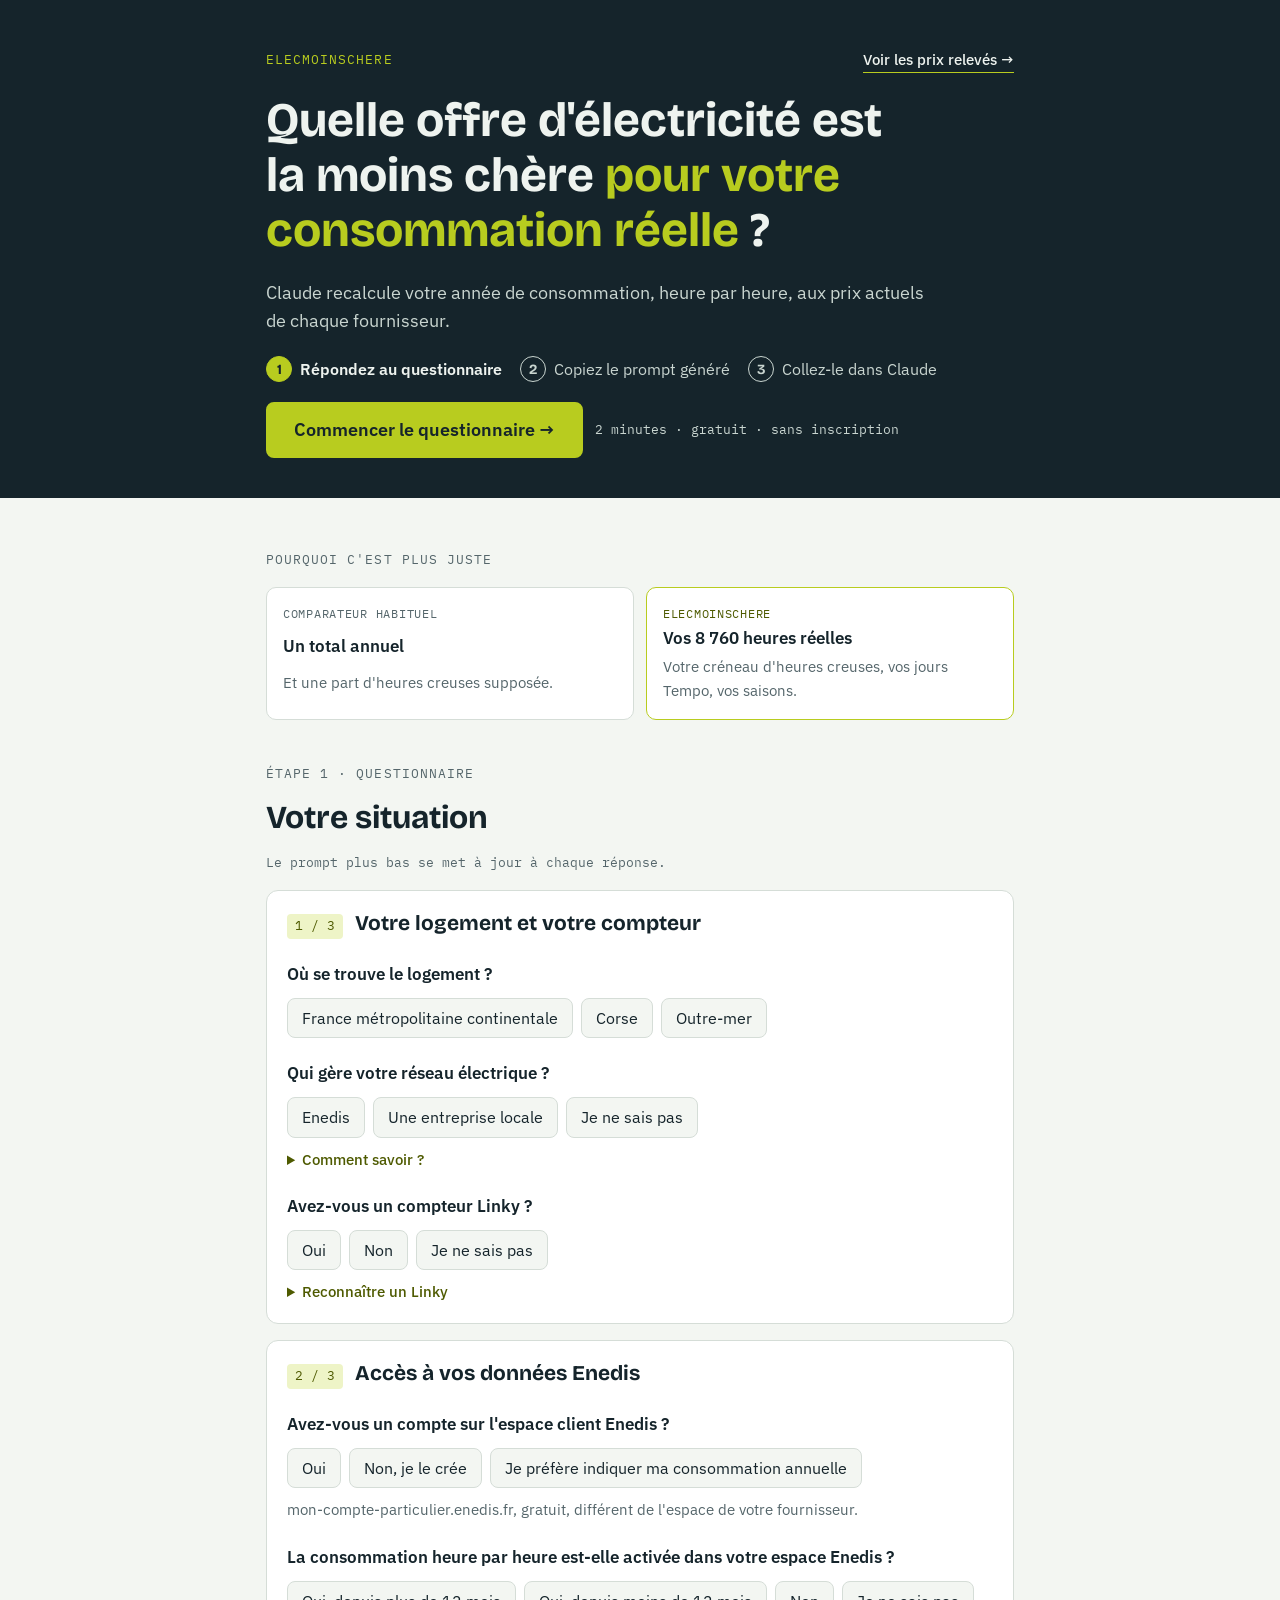
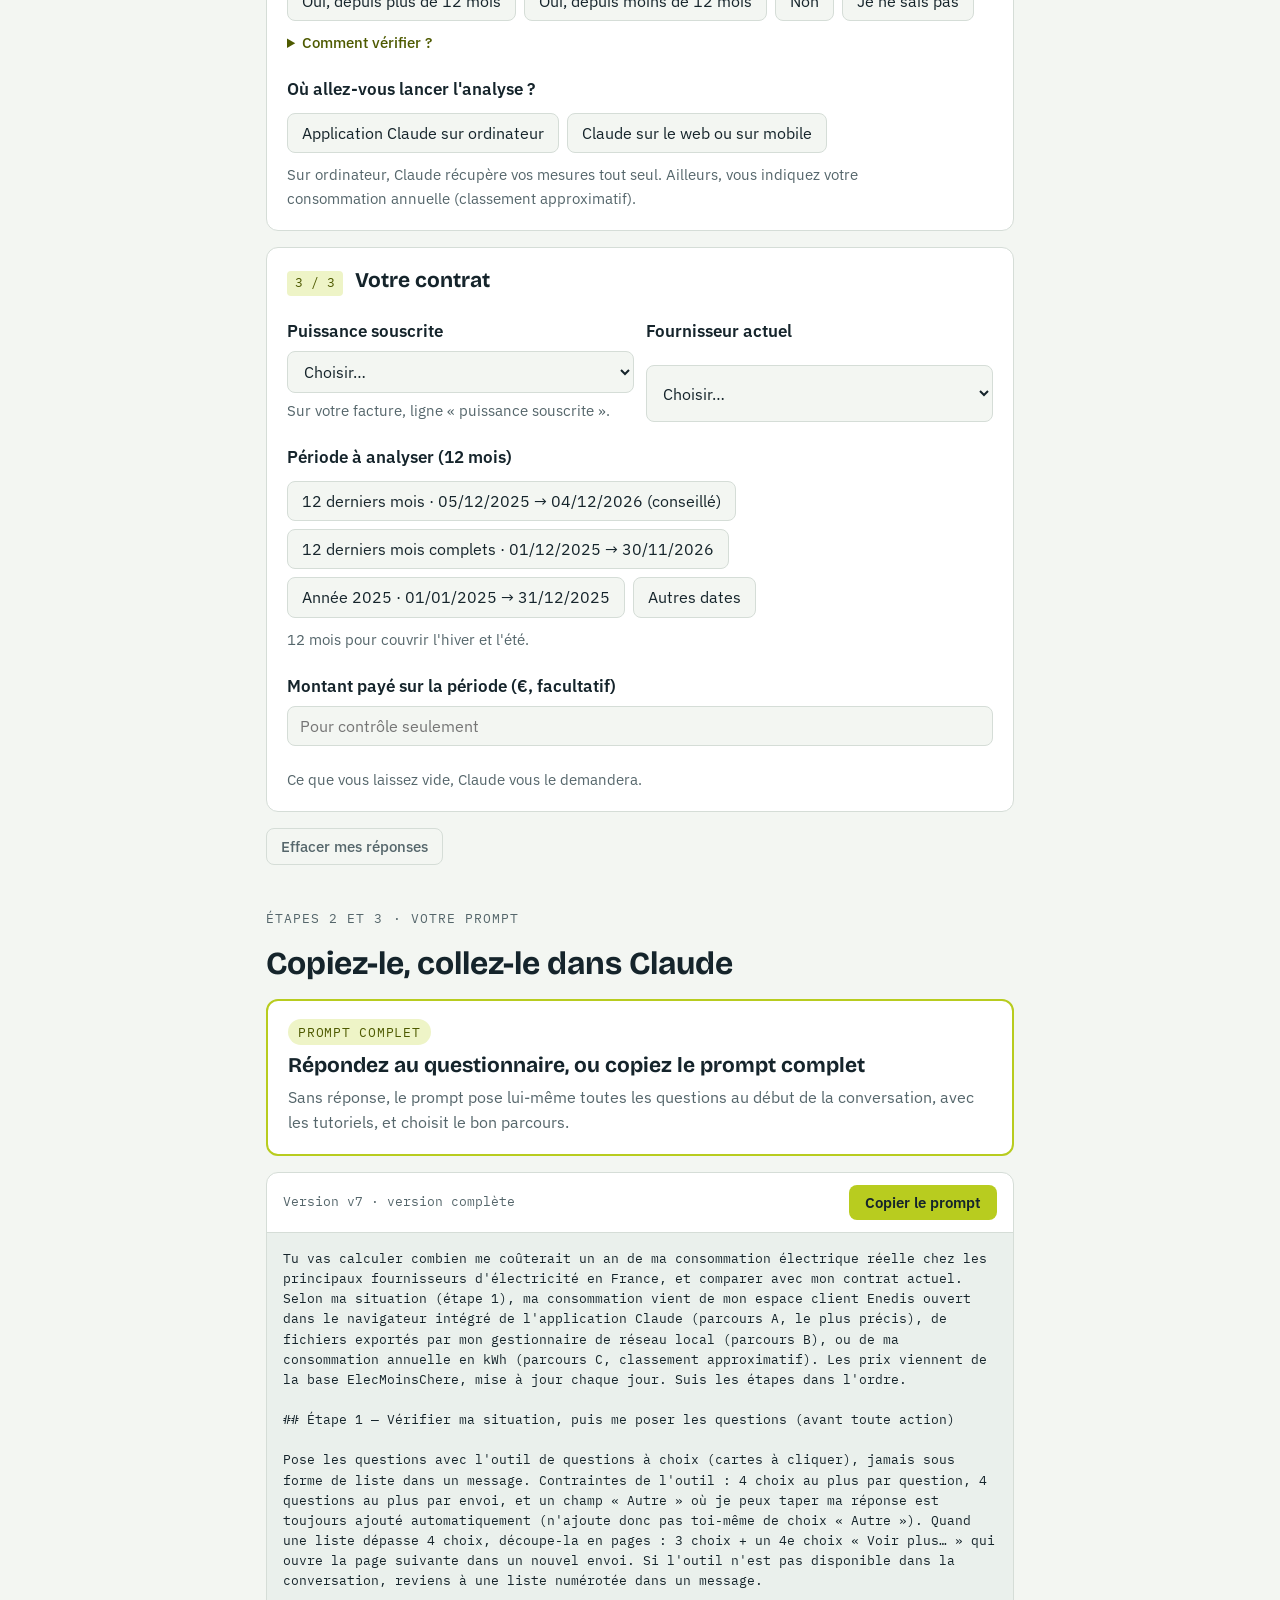
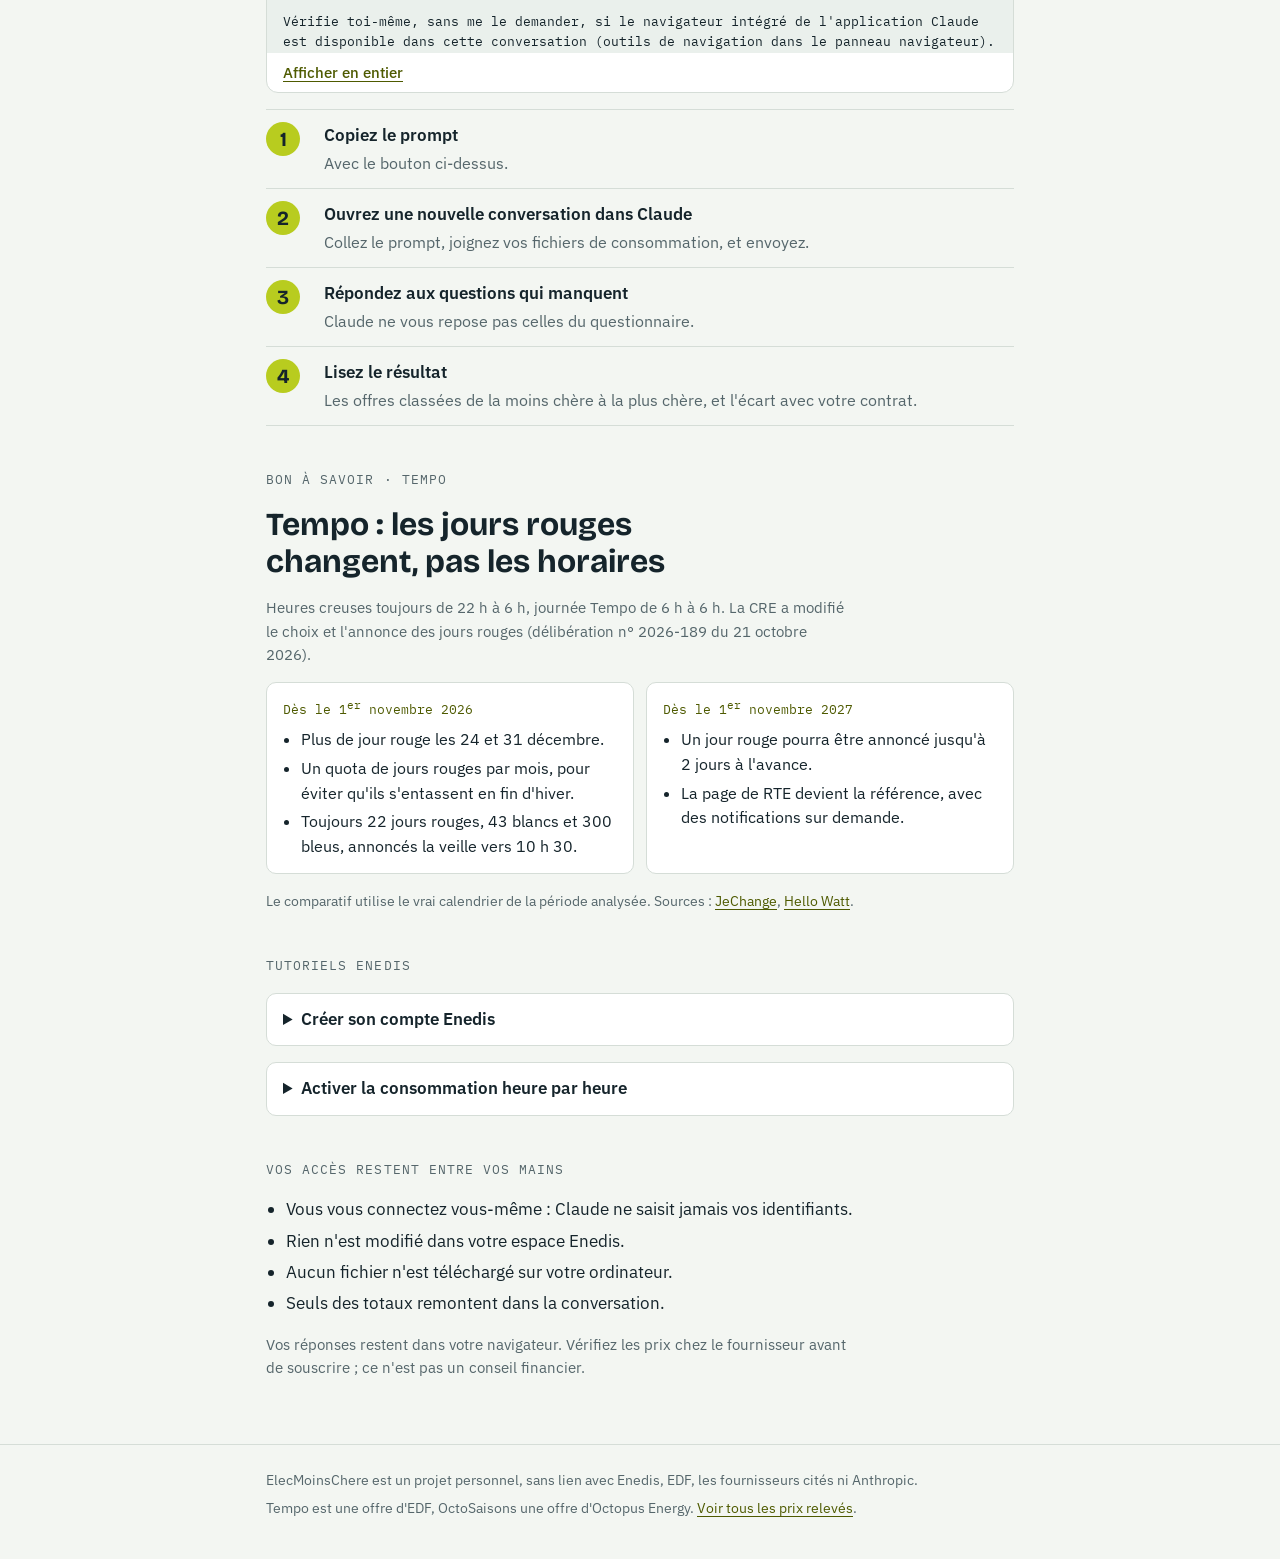
==== commit 9bb215f8: "Prompt v7 : sans accès Enedis, consommation annuelle en kWh et classement approximatif Co-Authored-B" ====
--- a/index.html
+++ b/index.html
@@ -291,9 +291,11 @@
           <legend>Avez-vous un compte sur l'espace client Enedis&nbsp;?</legend>
           <div class="chips">
             <label class="chip"><input type="radio" name="compte" id="compte-oui" value="oui"><span>Oui</span></label>
-            <label class="chip"><input type="radio" name="compte" id="compte-non" value="non"><span>Non</span></label>
+            <label class="chip"><input type="radio" name="compte" id="compte-non" value="non"><span>Non, je le crée</span></label>
+            <label class="chip"><input type="radio" name="compte" id="compte-annuel" value="annuel"><span>Je préfère indiquer ma consommation annuelle</span></label>
           </div>
           <p class="hint">mon-compte-particulier.enedis.fr, gratuit, différent de l'espace de votre fournisseur.</p>
+          <div class="callout info" data-show="compte=annuel"><p>D'accord : vous indiquerez votre consommation de l'année en kWh plus bas. Le classement sera <strong>approximatif</strong> pour Tempo et les offres à saisons.</p></div>
           <div class="callout info" data-show="compte=non">
             <p><strong>Créez votre compte (5 minutes)</strong></p>
             <ol class="tuto-inscription"></ol>
@@ -327,7 +329,7 @@
             <label class="chip"><input type="radio" name="appareil" id="appareil-desktop" value="desktop"><span>Application Claude sur ordinateur</span></label>
             <label class="chip"><input type="radio" name="appareil" id="appareil-web" value="web"><span>Claude sur le web ou sur mobile</span></label>
           </div>
-          <p class="hint">Sur ordinateur, Claude récupère vos mesures tout seul. Ailleurs, vous joignez vos fichiers Enedis.</p>
+          <p class="hint">Sur ordinateur, Claude récupère vos mesures tout seul. Ailleurs, vous indiquez votre consommation annuelle (classement approximatif).</p>
         </fieldset>
       </div>
 
@@ -382,7 +384,7 @@
           <div class="field">
             <label for="kwh_total">Consommation annuelle (kWh)</label>
             <input type="number" id="kwh_total" name="kwh_total" min="0" step="1" inputmode="numeric" placeholder="ex. 4 500">
-            <p class="hint">Sur votre facture de régularisation annuelle.</p>
+            <p class="hint">Facture de régularisation, ou espace client de votre fournisseur. Vide : Claude vous aidera à l'estimer.</p>
           </div>
           <div class="field">
             <label for="kwh_hc">Dont heures creuses (kWh, facultatif)</label>
@@ -478,7 +480,7 @@
 // Générateur du prompt ElecMoinsChere : construit le prompt à partir des réponses du questionnaire.
 // a = {} (aucune réponse) donne la version complète, qui pose elle-même toutes les questions.
 var EMC = (function () {
-  var VERSION = 'v6';
+  var VERSION = 'v7';
   var VERSION_DATE = '31 oct. 2026';
 
   var TUTO_RESEAU = "Pour savoir qui gère votre réseau : regardez votre facture d'électricité, à la rubrique dépannage ou acheminement. Si le numéro de dépannage est 09 726 750 suivi du numéro de votre département, ou si le nom Enedis apparaît, c'est Enedis (plus de 95 % des foyers). Sinon, c'est une entreprise locale : Strasbourg Électricité Réseaux, GreenAlp (Grenoble), Réséda (Metz), SRD (Vienne), Gérédis (Deux-Sèvres), une SICAE, Vialis (Colmar)…";
@@ -511,9 +513,9 @@
     reseau: { enedis: 'Enedis', eld: 'une entreprise locale de distribution', nsp: 'je ne sais pas' },
     eld_export: { oui: 'oui', non: 'non', nsp: 'je ne sais pas' },
     linky: { oui: 'oui', non: 'non', nsp: 'je ne sais pas' },
-    compte: { oui: 'oui', non: "non, je le crée en suivant le tutoriel" },
+    compte: { oui: 'oui', non: "non, je le crée en suivant le tutoriel", annuel: "je préfère ne pas l'utiliser et indiquer ma consommation annuelle" },
     horaire: { plus12: 'oui, depuis plus de 12 mois', moins12: 'oui, depuis moins de 12 mois', non: 'non', nsp: 'je ne sais pas' },
-    appareil: { desktop: "application Claude sur ordinateur, avec le navigateur intégré", web: 'Claude sur le web ou sur mobile (je joindrai des fichiers)' },
+    appareil: { desktop: "application Claude sur ordinateur, avec le navigateur intégré", web: "Claude sur le web ou sur mobile (pas d'accès à l'espace Enedis : j'indique ma consommation annuelle)" },
     chauffage: { oui: 'oui', non: 'non', nsp: 'je ne sais pas' }
   };
 
@@ -522,13 +524,14 @@
     if (a.loc === 'corse' || a.loc === 'dom') return 'horszone';
     if (a.reseau === 'eld') return a.eld_export === 'oui' ? 'fichier' : 'factures';
     if (a.linky === 'non') return 'factures';
+    if (a.compte === 'annuel') return 'factures';
     if (!a.loc && !a.reseau && !a.linky && !a.appareil) return null;
-    if (a.appareil === 'web') return 'fichier';
+    if (a.appareil === 'web') return 'factures';
     return 'enedis';
   }
 
   function precision(a, p) {
-    if (p === 'factures') return 'estimée (factures)';
+    if (p === 'factures') return 'approximative (consommation annuelle)';
     if (a.horaire === 'plus12') return 'complète (heure par heure)';
     if (a.horaire === 'moins12') return 'partielle (heure par heure sur une partie de la période)';
     if (a.horaire === 'non') return 'estimée (consommation par jour)';
@@ -546,6 +549,7 @@
     add('Gestionnaire de réseau', LIBELLES.reseau[a.reseau]);
     if (a.reseau === 'eld') add('Mon gestionnaire permet de télécharger ma consommation horaire', LIBELLES.eld_export[a.eld_export]);
     add('Compteur Linky', LIBELLES.linky[a.linky]);
+    if (a.compte === 'annuel') add('Espace client Enedis', LIBELLES.compte.annuel);
     if (p === 'enedis' || p === 'fichier') {
       if (a.reseau !== 'eld') add('Compte client Enedis', LIBELLES.compte[a.compte]);
       if (a.reseau !== 'eld') add('Consommation horaire activée', LIBELLES.horaire[a.horaire]);
@@ -575,24 +579,24 @@
   var Q_OFFRE = "Offre actuelle, une fois le fournisseur connu — prends ses offres dans la base ElecMoinsChere (étape 5), complète au besoin par une recherche web. Chaque choix a pour libellé l'offre et son option (par exemple chez EDF : « Tarif Bleu HP/HC », « Tarif Bleu Base », « Tempo », puis en pages suivantes Zen Fixe, Zen Online, Zen Week-End, Vert Électrique…), et pour description une courte précision (prix fixe ou indexé). Range les offres de la plus courante à la plus rare, en pages avec « Voir plus d'offres… » au-delà de 4.";
   var Q_MONTANT = "Montant réellement payé sur la période (facultatif, uniquement pour contrôle) — choix : « Je ne le connais pas », « Je le connais » ; je peux taper le montant directement dans « Autre ». Si je choisis « Je le connais » sans montant, demande-le dans une seule question et attends ma réponse.";
   var Q_CHAUFFAGE = "Chauffage électrique (radiateurs, pompe à chaleur ou chaudière électrique) — choix : Oui, Non, Je ne sais pas. Sert à estimer la répartition de ma consommation sur l'année et les jours rouges.";
-  var Q_FACTURES = "Consommation annuelle (sur ma dernière facture de régularisation ou dans l'espace client de mon fournisseur) — je tape le total en kWh dans « Autre », avec la part en heures creuses si je l'ai ; choix proposé : « Je vais joindre une facture » (dans ce cas, lis-la et prends-y le total, la part en heures creuses, la puissance et l'offre).";
+  var Q_FACTURES = "Consommation annuelle en kWh — précise en description où la trouver : facture de régularisation annuelle, ou rubrique consommation de l'espace client ou de l'application de mon fournisseur. Je tape le total dans « Autre », avec la part en heures creuses si je l'ai. Choix proposés : « Je vais joindre une facture » (lis-la et prends-y le total, la part en heures creuses, la puissance et l'offre) ; « Je ne la connais pas » (propose alors des ordres de grandeur à choisir : environ 2 500 kWh pour un petit logement sans chauffage électrique, 4 500 kWh pour un logement moyen ou avec chauffe-eau électrique, 8 000 kWh ou plus avec chauffage électrique, et préviens-moi que le classement sera encore plus approximatif).";
 
   function etape1(a, p) {
     var out = [];
     if (p === null) {
       out.push("## Étape 1 — Vérifier ma situation, puis me poser les questions (avant toute action)\n");
       out.push(REGLES_CHOIX + "\n");
-      out.push("Vérifie toi-même, sans me le demander, si le navigateur intégré de l'application Claude est disponible dans cette conversation (outils de navigation dans le panneau navigateur). S'il ne l'est pas, le parcours Enedis automatique est impossible : utilise alors le parcours B (fichiers joints).\n");
+      out.push("Vérifie toi-même, sans me le demander, si le navigateur intégré de l'application Claude est disponible dans cette conversation (outils de navigation dans le panneau navigateur). S'il ne l'est pas, le parcours Enedis automatique est impossible : utilise alors le parcours C (consommation annuelle).\n");
       out.push("Premier envoi — ma situation, trois questions ensemble :\n");
       out.push("1. Où se trouve le logement ? — choix : France métropolitaine continentale, Corse, Outre-mer. Corse ou outre-mer : arrête-toi et explique que la base de prix ne couvre que la France continentale, où se trouvent presque toutes les offres de marché ; le réseau y est géré par EDF SEI.");
       out.push("2. Qui gère votre réseau électrique ? — choix : Enedis, Une entreprise locale (Strasbourg, Grenoble, Metz, Vienne, Deux-Sèvres, SICAE…), Je ne sais pas. Mets cette astuce dans la description : « " + TUTO_RESEAU + " » « Je ne sais pas » : continue comme pour Enedis ; si mon compteur est introuvable dans l'espace Enedis, c'est que je dépends d'une entreprise locale.");
       out.push("3. Avez-vous un compteur Linky ? — choix : Oui, Non, Je ne sais pas. Astuce en description : « " + TUTO_LINKY + " » « Je ne sais pas » : continue, le test de l'étape 3 tranchera.\n");
       out.push("Selon les réponses, choisis le parcours :");
-      out.push("- Entreprise locale : demande si son espace client permet de télécharger la consommation heure par heure (Oui / Non / Je ne sais pas). Oui → parcours B (fichiers joints), en m'expliquant de télécharger l'export dans l'espace client de mon gestionnaire. Non ou je ne sais pas → parcours C (factures).");
-      out.push("- Pas de Linky → parcours C (factures).");
-      out.push("- Enedis (ou je ne sais pas) avec Linky → parcours A si le navigateur intégré est disponible, sinon parcours B avec l'export Enedis.\n");
-      out.push("Deuxième envoi — accès à mes données (parcours A et B avec Enedis), deux questions ensemble :\n");
-      out.push("4. Avez-vous un compte sur l'espace client Enedis (mon-compte-particulier.enedis.fr) ? — choix : Oui, Non. Si Non, affiche-moi ce tutoriel dans un message, puis attends que je réponde « compte créé » :\n" + liste(TUTO_INSCRIPTION) + "\n   Astuce PRM : " + TUTO_PRM);
+      out.push("- Entreprise locale : demande si son espace client permet de télécharger la consommation heure par heure (Oui / Non / Je ne sais pas). Oui → parcours B (fichiers joints), en m'expliquant de télécharger l'export dans l'espace client de mon gestionnaire. Non ou je ne sais pas → parcours C (consommation annuelle).");
+      out.push("- Pas de Linky → parcours C (consommation annuelle).");
+      out.push("- Enedis (ou je ne sais pas) avec Linky → parcours A si le navigateur intégré est disponible, sinon parcours C (consommation annuelle).\n");
+      out.push("Deuxième envoi — accès à mes données (parcours A seulement), deux questions ensemble :\n");
+      out.push("4. Avez-vous un compte sur l'espace client Enedis (mon-compte-particulier.enedis.fr) ? — choix : Oui ; Non, je le crée ; Je préfère indiquer ma consommation annuelle (description : plus rapide, classement approximatif). « Je préfère indiquer ma consommation annuelle » → parcours C, sans poser la question 5. « Non, je le crée » : affiche-moi ce tutoriel dans un message, puis attends que je réponde « compte créé » :\n" + liste(TUTO_INSCRIPTION) + "\n   Astuce PRM : " + TUTO_PRM);
       out.push("5. La consommation heure par heure est-elle activée dans votre espace Enedis ? — choix : Oui, depuis plus de 12 mois ; Oui, depuis moins de 12 mois ; Non ; Je ne sais pas. Mets cette astuce en description : « " + TUTO_VERIFIER_HORAIRE + " » Si Non, affiche ce tutoriel, conseille-moi de l'activer aujourd'hui pour la prochaine fois, et continue avec une analyse estimée à partir de la consommation par jour :\n" + liste(TUTO_ACTIVATION) + "\n   « Je ne sais pas » : continue, le test de l'étape 3 tranchera.\n");
       out.push("Troisième envoi — mon contrat :\n");
       out.push("6. " + Q_PUISSANCE);
@@ -622,7 +626,7 @@
       out.push("Questions qui manquent :\n");
       Q.forEach(function (q, i) { out.push((i + 1) + '. ' + q); });
     }
-    if (p === 'enedis') out.push("\nVérifie aussi, sans me le demander, que le navigateur intégré de l'application Claude est disponible. S'il ne l'est pas, dis-le-moi et passe au parcours par fichiers : explique-moi comment télécharger mes données Enedis (étape 2 bis) et lis les fichiers que je joins.");
+    if (p === 'enedis') out.push("\nVérifie aussi, sans me le demander, que le navigateur intégré de l'application Claude est disponible. S'il ne l'est pas, dis-le-moi et passe à l'étape 2 bis (consommation annuelle).");
     return out.join('\n');
   }
 
@@ -645,10 +649,10 @@
       "## Étape 2 — Ouvrir Enedis et me laisser me connecter\n",
       "- Ouvre https://mon-compte-particulier.enedis.fr/ dans le navigateur intégré de l'application Claude. Si le site n'est pas encore autorisé, demande l'accès au site.",
       "- Vérifie si le panneau du navigateur est affiché. S'il est masqué, dis-moi de l'afficher (Ctrl+Maj+B sur Windows, Cmd+Maj+B sur Mac).",
-      "- Demande-moi de me connecter moi-même. Tu ne saisis jamais mes identifiants, mon mot de passe ni un code de vérification. Attends que je confirme.",
+      "- Demande-moi de me connecter moi-même. Tu ne saisis jamais mes identifiants, mon mot de passe ni un code de vérification. Attends que je confirme. Propose aussi un choix « Je préfère indiquer ma consommation annuelle » : si je le choisis, ou si la connexion échoue, passe à l'étape 2 bis.",
       "- Vérifie la connexion en exécutant du JavaScript dans la page : GET https://alex.microapplications.enedis.fr/mon-compte/api/private/v2/userinfos?espace=PARTICULIER (avec credentials:'include'). La réponse donne idPersonne et cnAlex. En cas d'erreur 401 ou 403, demande-moi de me reconnecter.\n",
       "## Étape 3 — Récupérer mes informations de compteur et tester mes données\n",
-      "- Liste des PRM : GET https://alex.microapplications.enedis.fr/mes-prms-part/api/private/v2/personnes/{cnAlex}/prms. S'il y a plusieurs PRM, demande-moi lequel utiliser (avec l'outil de questions à choix). Si la liste est vide, mon compteur n'est pas rattaché : remets-moi l'étape « Ajoutez votre compteur » du tutoriel d'inscription avec l'astuce PRM, et attends. Si je dépends en fait d'une entreprise locale, passe au parcours C (factures).",
+      "- Liste des PRM : GET https://alex.microapplications.enedis.fr/mes-prms-part/api/private/v2/personnes/{cnAlex}/prms. S'il y a plusieurs PRM, demande-moi lequel utiliser (avec l'outil de questions à choix). Si la liste est vide, mon compteur n'est pas rattaché : remets-moi l'étape « Ajoutez votre compteur » du tutoriel d'inscription avec l'astuce PRM, et attends. Si je dépends en fait d'une entreprise locale, passe à l'étape 2 bis (consommation annuelle).",
       "- Détail du PRM : GET .../mes-prms-part/api/private/v2/personnes/{cnAlex}/prms/{PRM}?embed=SITCOM%2CSYNCON. Récupère le champ programmationHoraireHC : c'est mon créneau réel d'heures creuses (par exemple « 22h-6h », ou deux plages). N'utilise jamais un créneau par défaut si le vrai est disponible. Si tu trouves la puissance souscrite (clé contenant « puissance », « kva » ou « calibre »), compare-la avec ma réponse ; sinon garde ma réponse sans me redemander.\n",
       "### Test — consommation horaire et quotidienne disponibles\n",
       "1. Indice : dans le JSON du détail du PRM, cherche toute clé ou valeur qui contient « courbe », « CDC », « collecte », « horaire », « journalier » ou « consentement », et montre-moi ce que tu trouves.",
@@ -659,7 +663,7 @@
       "   - consommation par heure sur une partie seulement → cas 4b ;",
       "   - pas de consommation par heure → cas 4c, et affiche ce message, simple et sans jargon (pas de code HTTP, pas de nom d'API) :\n",
       MSG_ACTIVATION + "\n",
-      "   - ni consommation par heure ni par jour → mon compteur n'est peut-être pas communicant : dis-le-moi, conseille de vérifier dans l'espace Enedis ou de contacter Enedis, et propose le parcours C (factures).",
+      "   - ni consommation par heure ni par jour → mon compteur n'est peut-être pas communicant : dis-le-moi, conseille de vérifier dans l'espace Enedis ou de contacter Enedis, et passe à l'étape 2 bis (consommation annuelle).",
       "   Tu ne modifies jamais toi-même l'activation dans mon espace Enedis.\n",
       "## Étape 4 — Télécharger ma consommation dans la page (sans fichier)\n",
       "Lance dans la page un script asynchrone qui tourne en arrière-plan, garde son état dans window.__enedis (statut, avancement, journal, erreurs), puis interroge cet état par attentes de 10 s maximum jusqu'à la fin. Préviens-moi de la durée au lancement : environ 3 à 5 s par tranche, soit 3 à 4 min pour un an. Pendant ce temps, avance sur l'étape 5.\n",
@@ -686,7 +690,7 @@
   function parcoursFichier(a, intro) {
     var eld = a.reseau === 'eld';
     var L = [];
-    L.push(intro ? "## Parcours B — Fichiers joints\n" : "");
+    L.push(intro ? "## Parcours B — Fichiers joints (entreprise locale de distribution)\n" : "");
     L.push("## Étape 2 — Récupérer ma consommation dans les fichiers joints\n");
     L.push("- Regarde si j'ai joint des fichiers de consommation (Excel, CSV ou ZIP) à la conversation. S'il n'y en a pas, explique-moi comment les obtenir, puis attends que je les joigne :");
     if (!eld) {
@@ -712,8 +716,9 @@
   function parcoursFactures(a, intro) {
     var ch = a.chauffage === 'oui' ? 'avec' : (a.chauffage === 'non' ? 'sans' : null);
     return [
-      intro ? "## Parcours C — Estimation à partir des factures\n" : "",
-      "## Étape 2 — Construire un profil estimé à partir de mes factures\n",
+      intro ? "## Parcours C — Classement approximatif à partir de la consommation annuelle\n" : "",
+      "## Étape 2 — Construire un profil estimé à partir de ma consommation annuelle\n",
+      "- Tu ne vas pas lire ma consommation sur le site Enedis. Si tu ne connais pas encore ma consommation annuelle, pose-moi cette question : " + Q_FACTURES,
       "- Données de départ : ma consommation annuelle totale en kWh, la part en heures creuses si je l'ai, ma puissance et mon offre. Si je joins une facture, lis-la pour y prendre ces informations, et montre-moi ce que tu as retenu.",
       "- Répartition par mois (% du total annuel, de janvier à décembre) :",
       "  - avec chauffage électrique : 15 ; 13 ; 11 ; 7 ; 5 ; 4 ; 4 ; 3,5 ; 4 ; 7 ; 12 ; 14,5 ;",
@@ -722,7 +727,7 @@
       "- Jours Tempo et rouges OctoSaisons : prends le vrai calendrier Tempo des 12 derniers mois (étape 5b). Un jour rouge ou blanc consomme 1,3 fois la moyenne du mois avec chauffage électrique, 1,1 fois sans ; un jour bleu prend le reste du mois. Part d'heures pleines ces jours-là : celle de l'année.",
       "- Week-end : consommation d'un jour de week-end = 1,15 fois celle d'un jour de semaine du même mois.",
       "- Construis à partir de ces règles les totaux par plage de l'étape 6, dans du code.",
-      "- Préviens-moi dès le début, puis dans le résultat, que l'analyse est estimée : les offres Base et HP/HC sont assez fiables (ma consommation totale est réelle), les offres à couleurs ou à saisons beaucoup moins. Pour une analyse précise, conseille-moi de demander un compteur Linky (s'il n'est pas posé), puis d'activer la consommation horaire."
+      "- Préviens-moi dès le début, puis dans le résultat, que le classement est approximatif : les offres Base et HP/HC sont assez fiables (ma consommation totale est réelle), les offres à couleurs ou à saisons beaucoup moins. Intitule le tableau final « Classement approximatif ». Pour une analyse précise, conseille-moi la version avec l'espace Enedis, dans l'application Claude sur ordinateur (avec un compteur Linky et la consommation horaire activée)."
     ].join('\n');
   }
 
@@ -793,20 +798,20 @@
     var src = {
       enedis: "Ma consommation vient de mon espace client Enedis, que tu ouvres dans le navigateur intégré de l'application Claude.",
       fichier: "Ma consommation vient des fichiers que je joins à la conversation (export de mon gestionnaire de réseau).",
-      factures: "Je n'ai pas de consommation heure par heure : tu estimes mon profil à partir de mes factures, et tu le dis clairement dans le résultat."
-    }[p] || "Selon ma situation (étape 1), ma consommation vient de mon espace client Enedis ouvert dans le navigateur intégré de l'application Claude (parcours A), de fichiers que je joins (parcours B), ou de mes factures (parcours C, estimation).";
+      factures: "Tu ne lis pas ma consommation sur le site Enedis : tu pars de ma consommation annuelle en kWh, tu estimes sa répartition et tu me donnes un classement approximatif, en le disant clairement."
+    }[p] || "Selon ma situation (étape 1), ma consommation vient de mon espace client Enedis ouvert dans le navigateur intégré de l'application Claude (parcours A, le plus précis), de fichiers exportés par mon gestionnaire de réseau local (parcours B), ou de ma consommation annuelle en kWh (parcours C, classement approximatif).";
     var parts = [];
     parts.push("Tu vas calculer combien me coûterait un an de ma consommation électrique réelle chez les principaux fournisseurs d'électricité en France, et comparer avec mon contrat actuel. " + src + " Les prix viennent de la base ElecMoinsChere, mise à jour chaque jour. Suis les étapes dans l'ordre.");
     if (p !== null && nbRepondues(a) > 0) parts.push("## Mes réponses (questionnaire ElecMoinsChere)\n\n" + blocReponses(a, p));
     parts.push(etape1(a, p));
     if (p === null) {
       parts.push(parcoursEnedis(a, true));
-      parts.push(parcoursFichier(a, true));
+      parts.push(parcoursFichier({ reseau: 'eld' }, true));
       parts.push(parcoursFactures(a, true));
       parts.push("## Suite commune aux trois parcours");
     } else if (p === 'enedis') {
       parts.push(parcoursEnedis(a, false));
-      parts.push("## Étape 2 bis — Si le navigateur intégré n'est pas disponible\n\n" + parcoursFichier(a, false).replace("## Étape 2 — Récupérer ma consommation dans les fichiers joints\n\n", ''));
+      parts.push("## Étape 2 bis — Sans accès à l'espace Enedis (navigateur indisponible, pas d'identifiants, ou je préfère ne pas l'utiliser)\n\nPasse directement à l'étape 5 ensuite, sans les étapes 3 et 4. Pose aussi, si tu ne le sais pas : " + Q_CHAUFFAGE + "\n\n" + parcoursFactures(a, false).replace("## Étape 2 — Construire un profil estimé à partir de ma consommation annuelle\n\n", ''));
     } else if (p === 'fichier') {
       parts.push(parcoursFichier(a, false));
     } else if (p === 'factures') {
@@ -918,6 +923,8 @@
     if (a.loc === 'corse' || a.loc === 'dom') return { loc: a.loc };
     if (a.reseau !== 'eld') delete a.eld_export;
     if (a.reseau === 'eld' || a.linky === 'non') { delete a.compte; delete a.horaire; delete a.appareil; delete a.activation; }
+    if (a.compte === 'annuel') { delete a.horaire; delete a.appareil; delete a.activation; }
+    if (pc === 'factures' && a.reseau !== 'eld' && a.linky !== 'non') delete a.horaire;
     if (a.horaire !== 'moins12') delete a.activation;
     if (pc === 'factures') { delete a.debut; delete a.fin; } else { delete a.kwh_total; delete a.kwh_hc; }
     if (!(pc === 'factures' || a.horaire === 'non')) delete a.chauffage;
@@ -950,6 +957,8 @@
     $('b2').hidden = hors || r.reseau === 'eld' || r.linky === 'non';
     $('b3').hidden = hors;
     $('q-periode').hidden = (pc === 'factures');
+    $('q-horaire').hidden = (r.compte === 'annuel');
+    $('q-appareil').hidden = (r.compte === 'annuel');
     $('b3n').textContent = $('b2').hidden ? '2 / 2' : '3 / 3';
     if (!$('b2').hidden) $('b1').querySelector('.n').textContent = '1 / 3'; else $('b1').querySelector('.n').textContent = '1 / 2';
 
@@ -963,9 +972,9 @@
       pill = 'Prompt complet'; titre = 'Répondez au questionnaire, ou copiez le prompt complet';
       desc = "Sans réponse, le prompt pose lui-même toutes les questions au début de la conversation, avec les tutoriels, et choisit le bon parcours.";
     } else if (pc === 'factures') {
-      pill = 'Analyse estimée'; cls = 'est'; titre = 'Estimation à partir de vos factures';
-      desc = "Votre consommation totale est réelle, sa répartition dans l'année et dans la journée est estimée. Les offres Base et heures creuses sont assez fiables, Tempo et les offres à saisons beaucoup moins.";
-      prep = ['Votre dernière facture de régularisation annuelle (vous pouvez la joindre à la conversation).'];
+      pill = 'Classement approximatif'; cls = 'est'; titre = 'À partir de votre consommation annuelle';
+      desc = "Pas besoin de l'espace Enedis : vous donnez votre consommation de l'année en kWh. Fiable pour Base et heures creuses, approximatif pour Tempo et les offres à saisons.";
+      prep = ['Votre consommation annuelle en kWh (facture de régularisation ou espace client de votre fournisseur). Vous pouvez aussi joindre la facture.'];
     } else if (pc === 'fichier') {
       pill = a.horaire === 'non' ? 'Analyse estimée' : 'Analyse sur fichiers'; cls = a.horaire === 'non' ? 'est' : '';
       titre = a.reseau === 'eld' ? 'Analyse à partir de l\'export de votre gestionnaire' : 'Analyse à partir des fichiers téléchargés sur Enedis';
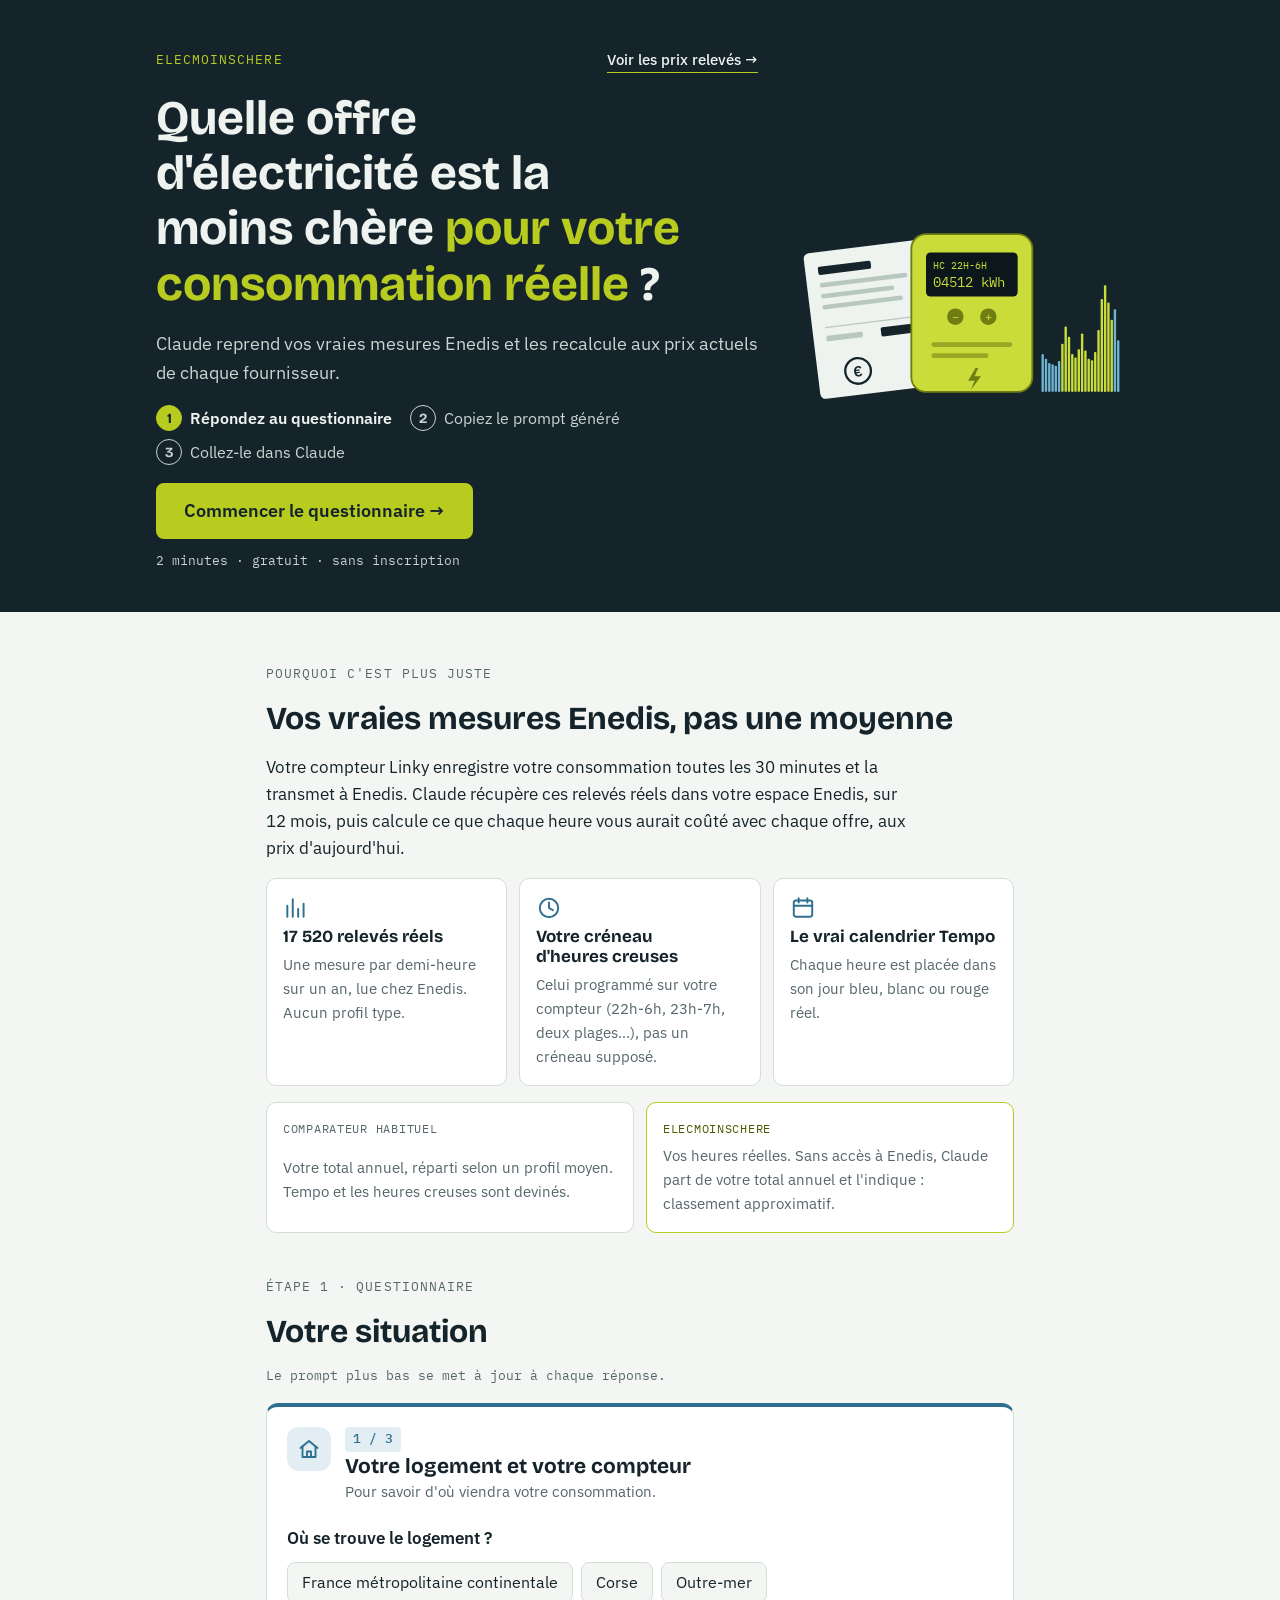
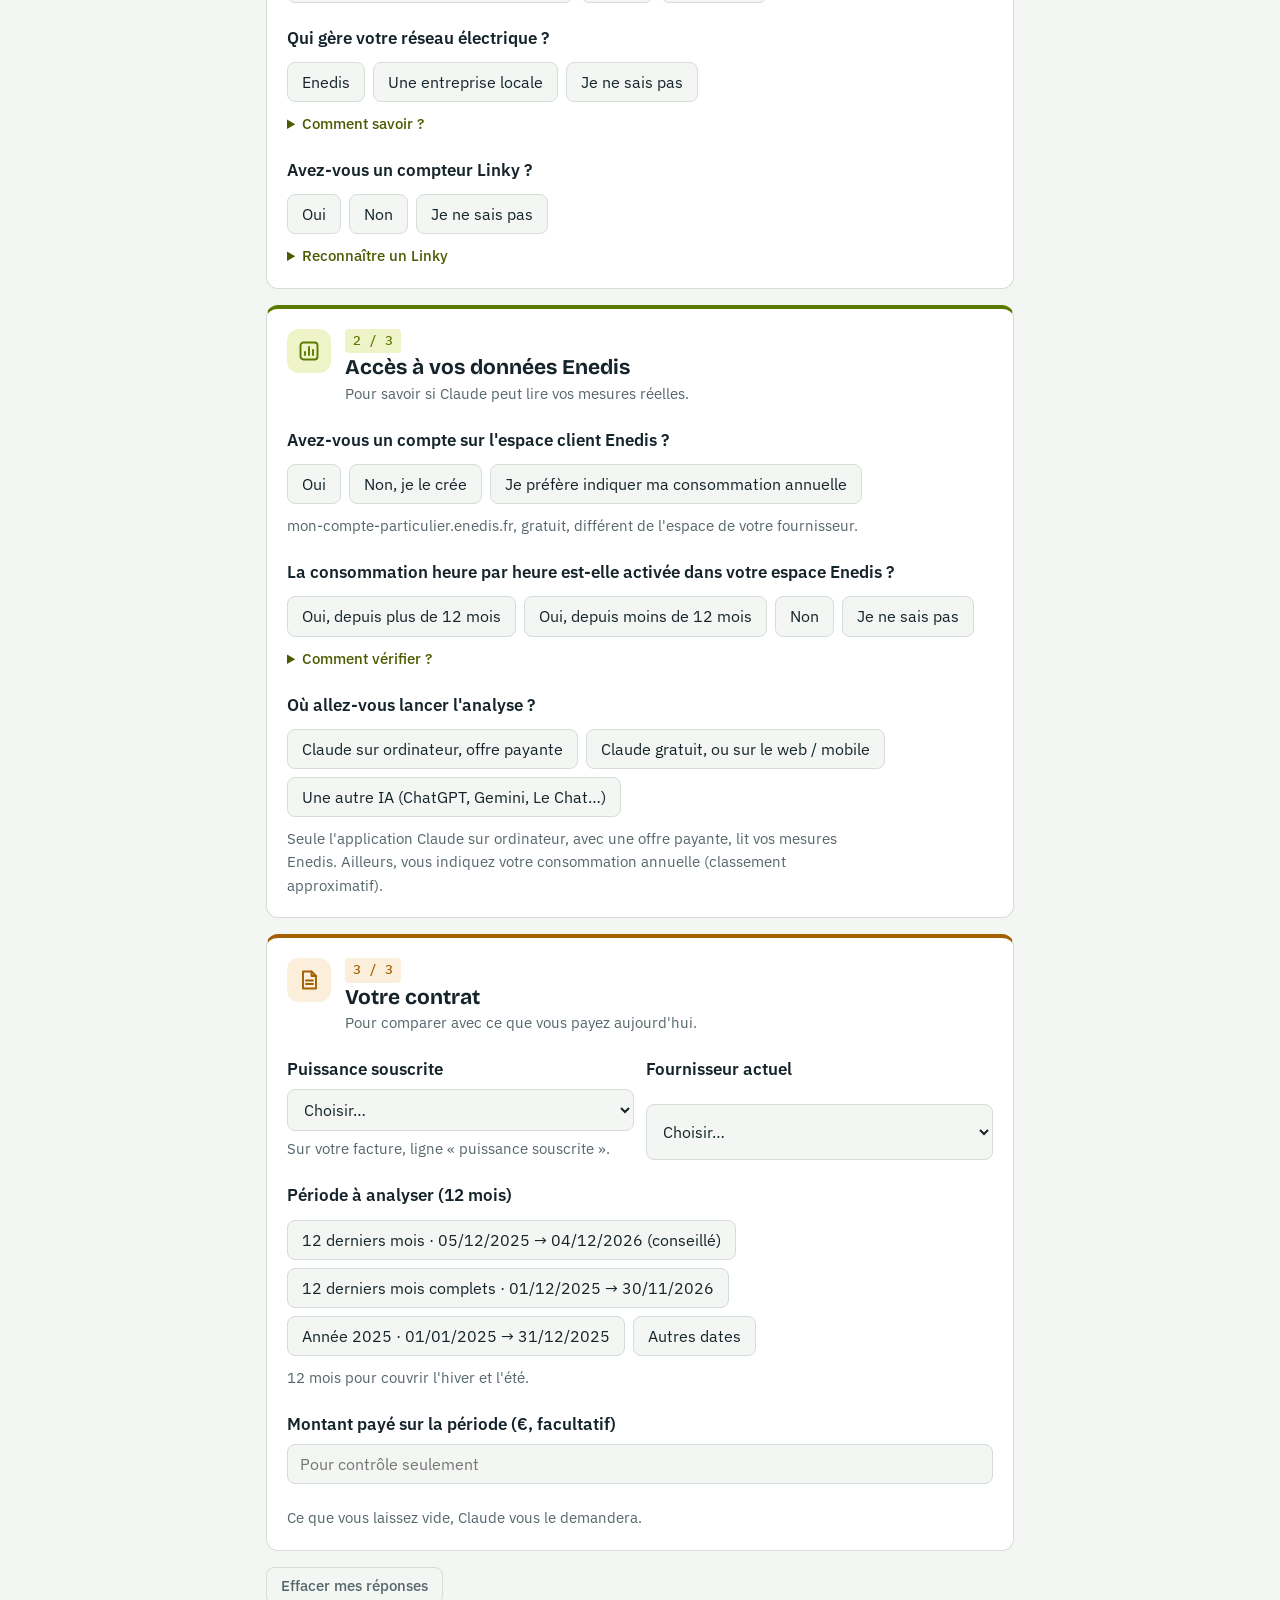
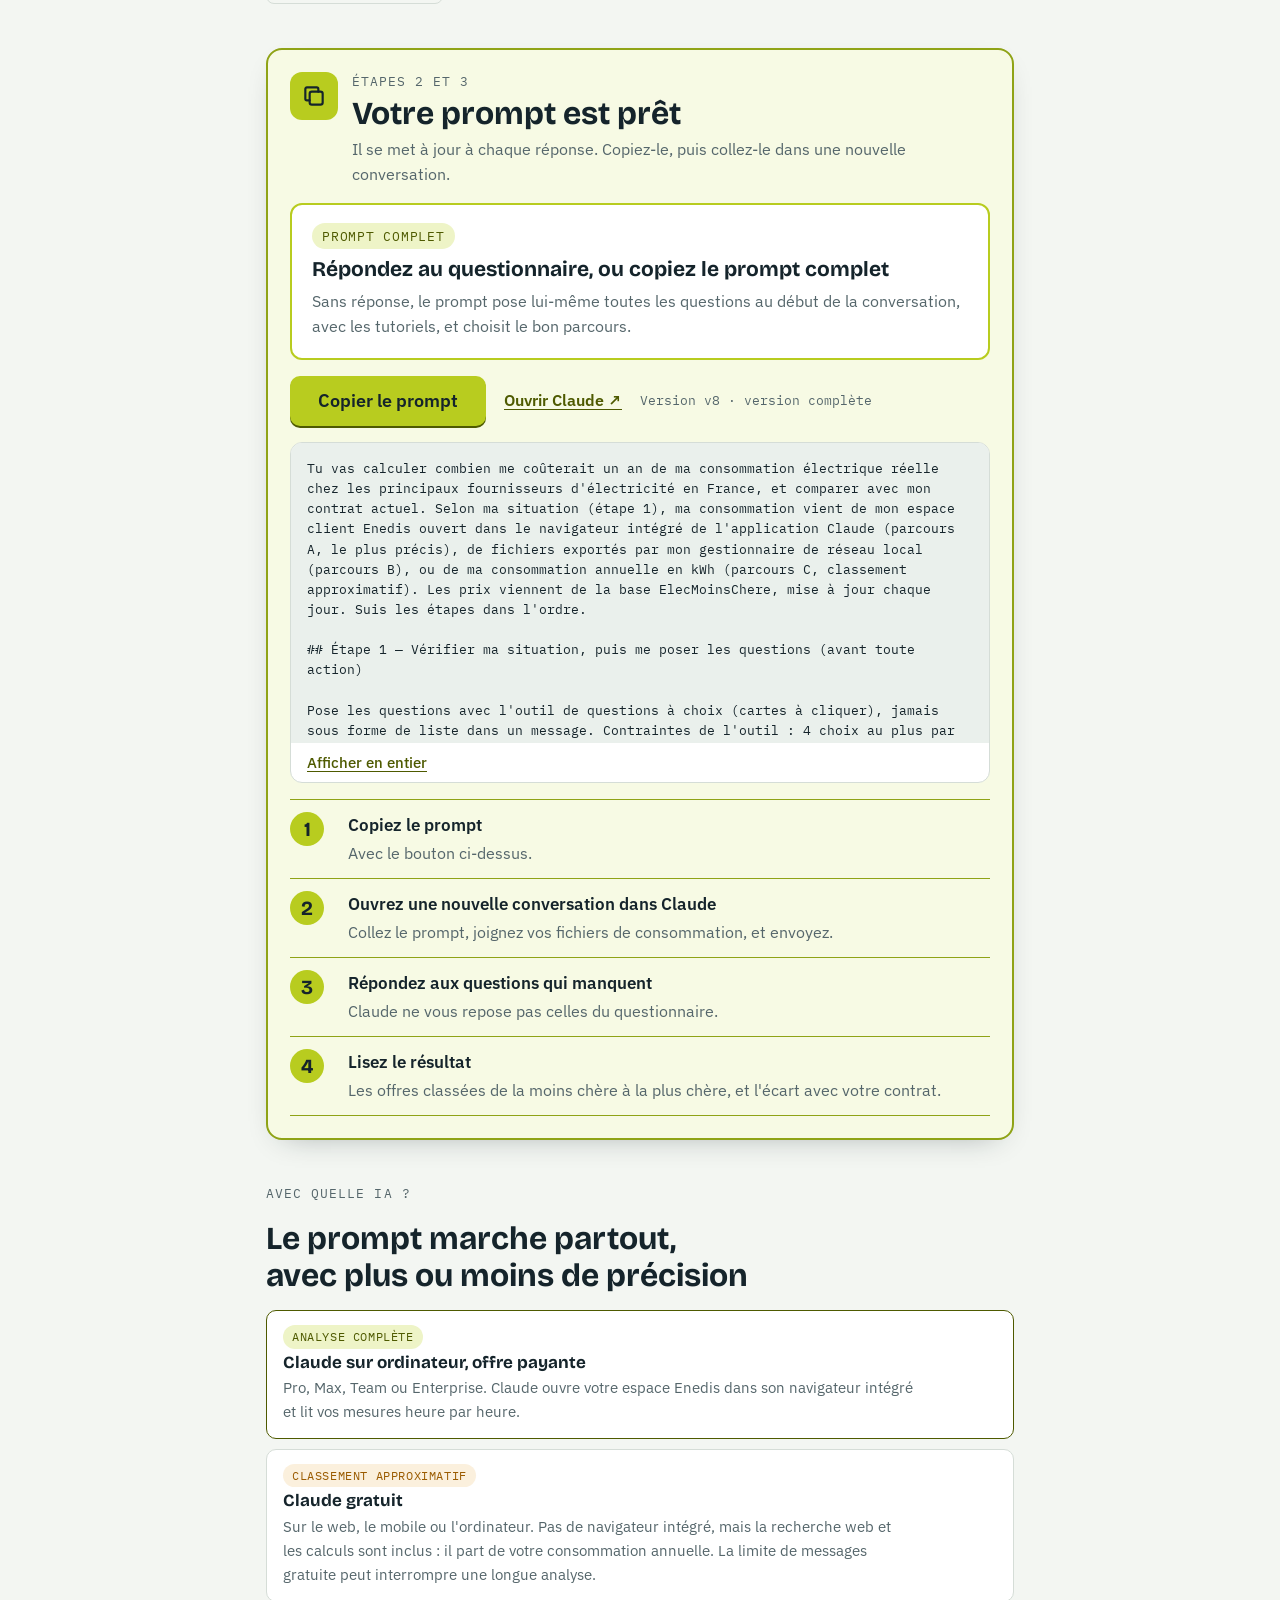
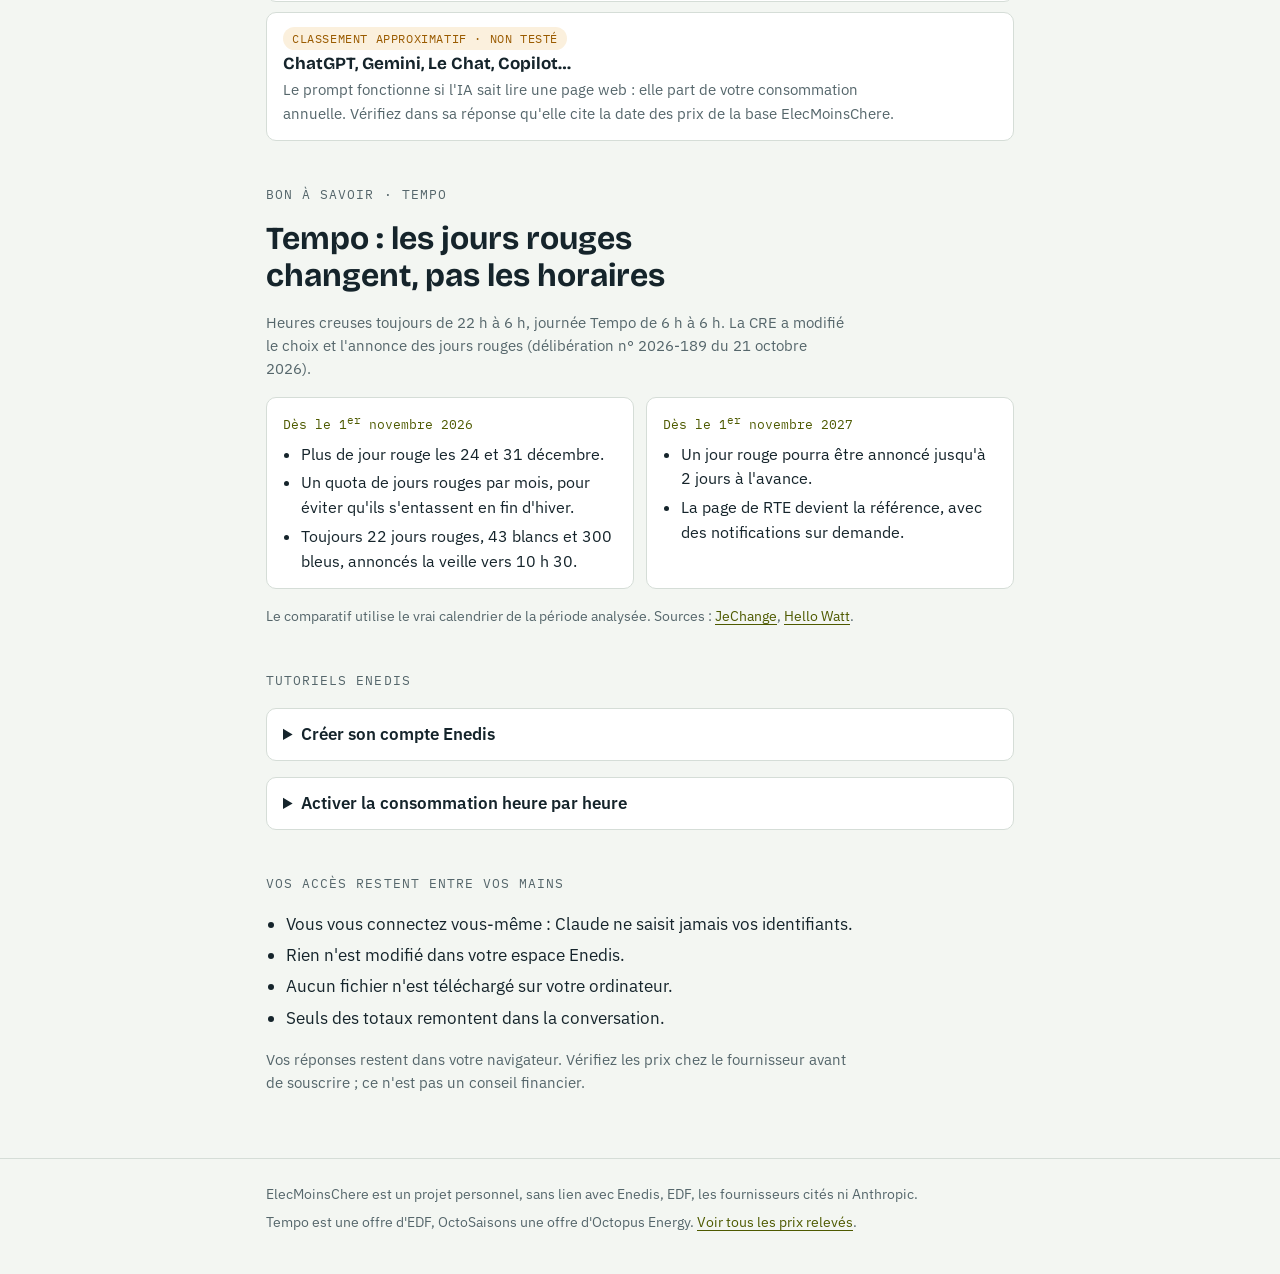
==== commit 784af246: "Prompt v8, illustration d'en-tête, section Pourquoi, blocs colorés, prompt mis en avant, compatibili" ====
--- a/index.html
+++ b/index.html
@@ -3,7 +3,7 @@
 <head>
 <meta charset="utf-8">
 <meta name="viewport" content="width=device-width, initial-scale=1, viewport-fit=cover">
-<meta name="description" content="Comparez les offres d'électricité sur votre consommation réelle, heure par heure : un questionnaire génère un prompt pour Claude qui lit vos données Enedis et calcule l'offre la moins chère.">
+<meta name="description" content="Comparez les offres d'électricité sur votre consommation réelle : un questionnaire génère un prompt pour Claude qui lit vos mesures Enedis et calcule l'offre la moins chère aux prix actuels.">
 <style>:root{color-scheme:light;box-sizing:border-box;padding-top:env(safe-area-inset-top,0px);padding-bottom:env(safe-area-inset-bottom,0px)}body{margin:0}img{max-width:100%}[hidden]{display:none!important}</style>
 <title>ElecMoinsChere</title>
 <meta name="claude:viewport-fit-sides" content="cover">
@@ -194,24 +194,105 @@
 details.tuto-d p { font-size: 14.5px; color: var(--muted); }
 ul.guard { margin: 0; padding-left: 20px; display: grid; gap: 4px; grid-template-columns: none; }
 @media (max-width: 600px) { .timeline { grid-template-columns: 1fr; } .btn.big { width: 100%; justify-content: center; } }
+/* Refonte : illustration, faits, blocs colorés, prompt mis en avant, IA */
+:root { --s1: #2F6F8F; --s1-soft: #E2EEF3; --s2: #5B7A00; --s2-soft: #EEF4C7; --s3: #A35F00; --s3-soft: #FBEEDB;
+  --art-paper: #EEF3EF; --art-ink: #15242B; --art-line: #B9C7C1; --art-linky: #C9DC3A; --art-linky-edge: #6E7E12; --art-screen: #0B171B; --art-screen-text: #C9DC3A; --art-hc: #6FB3D2; --art-hp: #C9DC3A;
+  --pz-bg: #F7FAE4; --pz-border: #8FA316; }
+@media (prefers-color-scheme: dark) { :root:not([data-theme="light"]) { --s1: #6FB3D2; --s1-soft: #142A33; --s2: #C9DC3A; --s2-soft: #263018; --s3: #F0B45A; --s3-soft: #2E2312; --pz-bg: #1A2716; --pz-border: #C9DC3A; } }
+:root[data-theme="dark"] { --s1: #6FB3D2; --s1-soft: #142A33; --s2: #C9DC3A; --s2-soft: #263018; --s3: #F0B45A; --s3-soft: #2E2312; --pz-bg: #1A2716; --pz-border: #C9DC3A; }
+.hero .wrap.hero-grid { max-width: 1000px; display: grid; grid-template-columns: minmax(0, 1fr) 330px; gap: 20px 36px; align-items: center; }
+.hero-text { display: grid; gap: 18px; min-width: 0; }
+.hero-art { width: 100%; max-width: 330px; height: auto; display: block; }
+.prose-p { max-width: 65ch; }
+.facts { display: grid; grid-template-columns: repeat(3, minmax(0, 1fr)); gap: 12px; }
+.fact { border: 1px solid var(--line); border-radius: 10px; background: var(--surface); padding: 16px; display: grid; gap: 6px; align-content: start; min-width: 0; }
+.fact svg { width: 26px; height: 26px; fill: none; stroke: var(--hc); stroke-width: 1.8; stroke-linecap: round; stroke-linejoin: round; }
+.fact h3 { font-size: 17px; }
+.fact p { font-size: 15px; color: var(--muted); }
+.block { border-top: 4px solid var(--sc, var(--line)); }
+.block.s1 { --sc: var(--s1); --sc-soft: var(--s1-soft); }
+.block.s2 { --sc: var(--s2); --sc-soft: var(--s2-soft); }
+.block.s3 { --sc: var(--s3); --sc-soft: var(--s3-soft); }
+.block-head { align-items: flex-start; flex-wrap: nowrap; gap: 14px; }
+.block-head > div { display: grid; gap: 2px; min-width: 0; }
+.block-head .ico { flex: 0 0 auto; width: 44px; height: 44px; border-radius: 12px; display: grid; place-items: center; background: var(--sc-soft); }
+.block-head .ico svg { width: 24px; height: 24px; fill: none; stroke: var(--sc); stroke-width: 1.9; stroke-linecap: round; stroke-linejoin: round; }
+.block-head .n { justify-self: start; background: var(--sc-soft); color: var(--sc); font-weight: 500; }
+.bdesc { font-size: 14.5px; color: var(--muted); }
+.prompt-zone { background: var(--pz-bg); border: 2px solid var(--pz-border); border-radius: 16px; padding: 22px; display: grid; gap: 16px; box-shadow: 0 10px 30px -18px rgba(21, 36, 43, .45); }
+.pz-head { display: flex; gap: 14px; align-items: flex-start; }
+.pz-head > div { display: grid; gap: 4px; min-width: 0; }
+.pz-head h2 { font-size: clamp(25px, 4vw, 32px); }
+.pz-sub { color: var(--muted); font-size: 15.5px; }
+.pz-badge { flex: 0 0 auto; width: 48px; height: 48px; border-radius: 12px; background: var(--accent); display: grid; place-items: center; }
+.pz-badge svg { width: 26px; height: 26px; fill: none; stroke: var(--on-accent); stroke-width: 2; stroke-linecap: round; stroke-linejoin: round; }
+.pz-actions { display: flex; flex-wrap: wrap; align-items: center; gap: 12px 18px; }
+.copy.big { font-size: 18px; padding: 16px 28px; border-radius: 10px; box-shadow: 0 2px 0 var(--accent-ink); }
+.copy.big:hover { filter: brightness(1.05); }
+.open-claude { font-weight: 600; font-size: 16px; }
+.pz-actions .meta { font-family: var(--font-mono); font-size: 13px; color: var(--muted); }
+.prompt-zone .prompt-box { background: var(--surface); }
+.prompt-zone pre#prompt-view { max-height: 300px; }
+.prompt-zone ol.steps li { border-color: var(--pz-border); }
+.ia-list { display: grid; gap: 10px; }
+.ia { border: 1px solid var(--line); border-radius: 10px; background: var(--surface); padding: 14px 16px; display: grid; gap: 4px; }
+.ia.full { border-color: var(--accent-ink); }
+.ia h3 { font-size: 17px; }
+.ia p { font-size: 15px; color: var(--muted); max-width: 70ch; }
+.ia-pill { justify-self: start; font-family: var(--font-mono); font-size: 12px; text-transform: uppercase; letter-spacing: .05em; padding: 2px 9px; border-radius: 999px; background: var(--accent-soft); color: var(--accent-ink); }
+.ia-pill.approx { background: var(--warn-soft); color: var(--warn); }
+@media (max-width: 760px) {
+  .hero .wrap.hero-grid { grid-template-columns: 1fr; }
+  .hero-art { order: -1; max-width: 230px; margin-inline: auto; }
+  .facts { grid-template-columns: 1fr; }
+  .prompt-zone { padding: 16px; }
+  .copy.big { width: 100%; }
+}
 </style>
 
 </head>
 <body>
 <header class="hero">
-  <div class="wrap">
-    <div class="topbar"><span class="eyebrow">ElecMoinsChere</span><a class="toplink" href="prix.html">Voir les prix relevés →</a></div>
-    <h1>Quelle offre d'électricité est la moins chère <em>pour votre consommation réelle</em>&nbsp;?</h1>
-    <p class="lead">Claude recalcule votre année de consommation, heure par heure, aux prix actuels de chaque fournisseur.</p>
-    <ol class="flow" aria-label="Comment ça marche">
-      <li class="now"><b>1</b>Répondez au questionnaire</li>
-      <li><b>2</b>Copiez le prompt généré</li>
-      <li><b>3</b>Collez-le dans Claude</li>
-    </ol>
-    <div class="cta">
-      <a class="btn primary big" href="#questionnaire">Commencer le questionnaire&nbsp;→</a>
-      <span class="cta-note">2 minutes · gratuit · sans inscription</span>
+  <div class="wrap hero-grid">
+    <div class="hero-text">
+      <div class="topbar"><span class="eyebrow">ElecMoinsChere</span><a class="toplink" href="prix.html">Voir les prix relevés →</a></div>
+      <h1>Quelle offre d'électricité est la moins chère <em>pour votre consommation réelle</em>&nbsp;?</h1>
+      <p class="lead">Claude reprend vos vraies mesures Enedis et les recalcule aux prix actuels de chaque fournisseur.</p>
+      <ol class="flow" aria-label="Comment ça marche">
+        <li class="now"><b>1</b>Répondez au questionnaire</li>
+        <li><b>2</b>Copiez le prompt généré</li>
+        <li><b>3</b>Collez-le dans Claude</li>
+      </ol>
+      <div class="cta">
+        <a class="btn primary big" href="#questionnaire">Commencer le questionnaire&nbsp;→</a>
+        <span class="cta-note">2 minutes · gratuit · sans inscription</span>
+      </div>
     </div>
+    <svg class="hero-art" viewBox="0 0 360 210" role="img" aria-label="Un compteur Linky affichant la consommation, une facture d'électricité et une courbe heure par heure">
+      <g transform="rotate(-7 92 105)">
+        <rect x="18" y="34" width="132" height="160" rx="6" fill="var(--art-paper)"/>
+        <rect x="32" y="50" width="58" height="9" rx="2" fill="var(--art-ink)"/>
+        <rect x="32" y="68" width="96" height="5" rx="2" fill="var(--art-line)"/>
+        <rect x="32" y="80" width="80" height="5" rx="2" fill="var(--art-line)"/>
+        <rect x="32" y="92" width="88" height="5" rx="2" fill="var(--art-line)"/>
+        <rect x="32" y="116" width="96" height="1.5" fill="var(--art-line)"/>
+        <rect x="32" y="126" width="40" height="6" rx="2" fill="var(--art-line)"/>
+        <rect x="92" y="124" width="36" height="10" rx="2" fill="var(--art-ink)"/>
+        <circle cx="62" cy="168" r="14" fill="none" stroke="var(--art-ink)" stroke-width="2.5"/>
+        <text x="62" y="174" text-anchor="middle" font-family="IBM Plex Sans, sans-serif" font-weight="600" font-size="16" fill="var(--art-ink)">€</text>
+      </g>
+      <rect x="128" y="22" width="132" height="172" rx="16" fill="var(--art-linky)"/>
+      <rect x="128" y="22" width="132" height="172" rx="16" fill="none" stroke="var(--art-linky-edge)" stroke-width="2"/>
+      <rect x="144" y="42" width="100" height="48" rx="5" fill="var(--art-screen)"/>
+      <text x="152" y="60" font-family="IBM Plex Mono, monospace" font-size="10.5" fill="var(--art-screen-text)">HC 22H-6H</text>
+      <text x="152" y="80" font-family="IBM Plex Mono, monospace" font-size="15" fill="var(--art-screen-text)">04512 kWh</text>
+      <circle cx="176" cy="112" r="9" fill="var(--art-linky-edge)"/><text x="176" y="116.5" text-anchor="middle" font-family="IBM Plex Sans, sans-serif" font-size="13" fill="var(--art-linky)">−</text>
+      <circle cx="212" cy="112" r="9" fill="var(--art-linky-edge)"/><text x="212" y="116.5" text-anchor="middle" font-family="IBM Plex Sans, sans-serif" font-size="13" fill="var(--art-linky)">+</text>
+      <rect x="150" y="140" width="88" height="5" rx="2" fill="var(--art-linky-edge)" opacity=".55"/>
+      <rect x="150" y="152" width="62" height="5" rx="2" fill="var(--art-linky-edge)" opacity=".55"/>
+      <path d="M198 168 l-8 14 h7 l-4 10 l11 -15 h-7 l4 -9 z" fill="var(--art-linky-edge)"/>
+      <g id="hero-bars"></g>
+    </svg>
   </div>
 </header>
 
@@ -220,16 +301,33 @@
 
     <section id="pourquoi">
       <span class="kicker">Pourquoi c'est plus juste</span>
+      <h2>Vos vraies mesures Enedis, pas une moyenne</h2>
+      <p class="prose-p">Votre compteur Linky enregistre votre consommation toutes les 30 minutes et la transmet à Enedis. Claude récupère ces relevés réels dans votre espace Enedis, sur 12 mois, puis calcule ce que chaque heure vous aurait coûté avec chaque offre, aux prix d'aujourd'hui.</p>
+      <div class="facts">
+        <div class="fact">
+          <svg viewBox="0 0 24 24" aria-hidden="true"><path d="M4 20V10M9 20V4M14 20v-7M19 20V8"/></svg>
+          <h3>17 520 relevés réels</h3>
+          <p>Une mesure par demi-heure sur un an, lue chez Enedis. Aucun profil type.</p>
+        </div>
+        <div class="fact">
+          <svg viewBox="0 0 24 24" aria-hidden="true"><circle cx="12" cy="12" r="8.5"/><path d="M12 7v5l3.5 2"/></svg>
+          <h3>Votre créneau d'heures creuses</h3>
+          <p>Celui programmé sur votre compteur (22h-6h, 23h-7h, deux plages…), pas un créneau supposé.</p>
+        </div>
+        <div class="fact">
+          <svg viewBox="0 0 24 24" aria-hidden="true"><rect x="3.5" y="5" width="17" height="15" rx="2"/><path d="M3.5 10h17M8 3v4M16 3v4"/></svg>
+          <h3>Le vrai calendrier Tempo</h3>
+          <p>Chaque heure est placée dans son jour bleu, blanc ou rouge réel.</p>
+        </div>
+      </div>
       <div class="compare">
         <div>
           <span class="tag">Comparateur habituel</span>
-          <h3>Un total annuel</h3>
-          <p>Et une part d'heures creuses supposée.</p>
+          <p>Votre total annuel, réparti selon un profil moyen. Tempo et les heures creuses sont devinés.</p>
         </div>
         <div class="ours">
           <span class="tag">ElecMoinsChere</span>
-          <h3>Vos 8 760 heures réelles</h3>
-          <p>Votre créneau d'heures creuses, vos jours Tempo, vos saisons.</p>
+          <p>Vos heures réelles. Sans accès à Enedis, Claude part de votre total annuel et l'indique : classement approximatif.</p>
         </div>
       </div>
     </section>
@@ -239,8 +337,8 @@
       <h2>Votre situation</h2>
       <p class="progress" id="progress"></p>
 
-      <div class="block" id="b1">
-        <div class="block-head"><span class="n">1 / 3</span><h3>Votre logement et votre compteur</h3></div>
+      <div class="block s1" id="b1">
+        <div class="block-head"><span class="ico"><svg viewBox="0 0 24 24" aria-hidden="true"><path d="M3.5 11 12 4l8.5 7"/><path d="M5.5 9.5V20h13V9.5"/><path d="M10 20v-5.5h4V20"/></svg></span><div><span class="n">1 / 3</span><h3>Votre logement et votre compteur</h3><p class="bdesc">Pour savoir d'où viendra votre consommation.</p></div></div>
 
         <fieldset id="q-loc">
           <legend>Où se trouve le logement&nbsp;?</legend>
@@ -284,8 +382,8 @@
         </fieldset>
       </div>
 
-      <div class="block" id="b2">
-        <div class="block-head"><span class="n">2 / 3</span><h3>Accès à vos données Enedis</h3></div>
+      <div class="block s2" id="b2">
+        <div class="block-head"><span class="ico"><svg viewBox="0 0 24 24" aria-hidden="true"><rect x="3.5" y="3.5" width="17" height="17" rx="3"/><path d="M8 16v-3M12 16V8M16 16v-5"/></svg></span><div><span class="n">2 / 3</span><h3>Accès à vos données Enedis</h3><p class="bdesc">Pour savoir si Claude peut lire vos mesures réelles.</p></div></div>
 
         <fieldset id="q-compte">
           <legend>Avez-vous un compte sur l'espace client Enedis&nbsp;?</legend>
@@ -326,15 +424,16 @@
         <fieldset id="q-appareil">
           <legend>Où allez-vous lancer l'analyse&nbsp;?</legend>
           <div class="chips">
-            <label class="chip"><input type="radio" name="appareil" id="appareil-desktop" value="desktop"><span>Application Claude sur ordinateur</span></label>
-            <label class="chip"><input type="radio" name="appareil" id="appareil-web" value="web"><span>Claude sur le web ou sur mobile</span></label>
-          </div>
-          <p class="hint">Sur ordinateur, Claude récupère vos mesures tout seul. Ailleurs, vous indiquez votre consommation annuelle (classement approximatif).</p>
+            <label class="chip"><input type="radio" name="appareil" id="appareil-desktop" value="desktop"><span>Claude sur ordinateur, offre payante</span></label>
+            <label class="chip"><input type="radio" name="appareil" id="appareil-web" value="web"><span>Claude gratuit, ou sur le web / mobile</span></label>
+            <label class="chip"><input type="radio" name="appareil" id="appareil-autre" value="autre"><span>Une autre IA (ChatGPT, Gemini, Le Chat…)</span></label>
+          </div>
+          <p class="hint">Seule l'application Claude sur ordinateur, avec une offre payante, lit vos mesures Enedis. Ailleurs, vous indiquez votre consommation annuelle (classement approximatif).</p>
         </fieldset>
       </div>
 
-      <div class="block" id="b3">
-        <div class="block-head"><span class="n" id="b3n">3 / 3</span><h3>Votre contrat</h3></div>
+      <div class="block s3" id="b3">
+        <div class="block-head"><span class="ico"><svg viewBox="0 0 24 24" aria-hidden="true"><path d="M6 3.5h8.5L19 8v12.5H6z"/><path d="M14.5 3.5V8H19"/><path d="M9 12.5h7M9 16h7"/></svg></span><div><span class="n" id="b3n">3 / 3</span><h3>Votre contrat</h3><p class="bdesc">Pour comparer avec ce que vous payez aujourd'hui.</p></div></div>
 
         <div class="row">
           <div class="field">
@@ -403,18 +502,49 @@
     </section>
 
     <section id="prompt">
-      <span class="kicker">Étapes 2 et 3 · Votre prompt</span>
-      <h2>Copiez-le, collez-le dans Claude</h2>
-      <div class="verdict" id="verdict" aria-live="polite"></div>
-      <div class="prompt-box" id="prompt-box">
-        <div class="prompt-bar">
+      <div class="prompt-zone">
+        <div class="pz-head">
+          <span class="pz-badge" aria-hidden="true"><svg viewBox="0 0 24 24"><rect x="8" y="8" width="12" height="12" rx="2"/><path d="M16 8V5.5A1.5 1.5 0 0 0 14.5 4h-9A1.5 1.5 0 0 0 4 5.5v9A1.5 1.5 0 0 0 5.5 16H8"/></svg></span>
+          <div>
+            <span class="kicker">Étapes 2 et 3</span>
+            <h2>Votre prompt est prêt</h2>
+            <p class="pz-sub">Il se met à jour à chaque réponse. Copiez-le, puis collez-le dans une nouvelle conversation.</p>
+          </div>
+        </div>
+        <div class="verdict" id="verdict" aria-live="polite"></div>
+        <div class="pz-actions" id="pz-actions">
+          <button class="copy big" id="copy-btn" type="button">Copier le prompt</button>
+          <a class="open-claude" href="https://claude.ai/new" target="_blank" rel="noopener">Ouvrir Claude ↗</a>
           <span class="meta" id="prompt-meta"></span>
-          <button class="copy" id="copy-btn" type="button">Copier le prompt</button>
-        </div>
-        <pre id="prompt-view" tabindex="0" aria-label="Texte du prompt"></pre>
-        <button class="linkbtn" id="expand-btn" type="button">Afficher en entier</button>
+        </div>
+        <div class="prompt-box" id="prompt-box">
+          <pre id="prompt-view" tabindex="0" aria-label="Texte du prompt"></pre>
+          <button class="linkbtn" id="expand-btn" type="button">Afficher en entier</button>
+        </div>
+        <ol class="steps" id="launch"></ol>
       </div>
-      <ol class="steps" id="launch"></ol>
+    </section>
+
+    <section id="ia">
+      <span class="kicker">Avec quelle IA&nbsp;?</span>
+      <h2>Le prompt marche partout, avec plus ou moins de précision</h2>
+      <div class="ia-list">
+        <div class="ia full">
+          <span class="ia-pill">Analyse complète</span>
+          <h3>Claude sur ordinateur, offre payante</h3>
+          <p>Pro, Max, Team ou Enterprise. Claude ouvre votre espace Enedis dans son navigateur intégré et lit vos mesures heure par heure.</p>
+        </div>
+        <div class="ia">
+          <span class="ia-pill approx">Classement approximatif</span>
+          <h3>Claude gratuit</h3>
+          <p>Sur le web, le mobile ou l'ordinateur. Pas de navigateur intégré, mais la recherche web et les calculs sont inclus : il part de votre consommation annuelle. La limite de messages gratuite peut interrompre une longue analyse.</p>
+        </div>
+        <div class="ia">
+          <span class="ia-pill approx">Classement approximatif · non testé</span>
+          <h3>ChatGPT, Gemini, Le Chat, Copilot…</h3>
+          <p>Le prompt fonctionne si l'IA sait lire une page web : elle part de votre consommation annuelle. Vérifiez dans sa réponse qu'elle cite la date des prix de la base ElecMoinsChere.</p>
+        </div>
+      </div>
     </section>
 
     <section id="tempo">
@@ -480,7 +610,7 @@
 // Générateur du prompt ElecMoinsChere : construit le prompt à partir des réponses du questionnaire.
 // a = {} (aucune réponse) donne la version complète, qui pose elle-même toutes les questions.
 var EMC = (function () {
-  var VERSION = 'v7';
+  var VERSION = 'v8';
   var VERSION_DATE = '31 oct. 2026';
 
   var TUTO_RESEAU = "Pour savoir qui gère votre réseau : regardez votre facture d'électricité, à la rubrique dépannage ou acheminement. Si le numéro de dépannage est 09 726 750 suivi du numéro de votre département, ou si le nom Enedis apparaît, c'est Enedis (plus de 95 % des foyers). Sinon, c'est une entreprise locale : Strasbourg Électricité Réseaux, GreenAlp (Grenoble), Réséda (Metz), SRD (Vienne), Gérédis (Deux-Sèvres), une SICAE, Vialis (Colmar)…";
@@ -515,7 +645,7 @@
     linky: { oui: 'oui', non: 'non', nsp: 'je ne sais pas' },
     compte: { oui: 'oui', non: "non, je le crée en suivant le tutoriel", annuel: "je préfère ne pas l'utiliser et indiquer ma consommation annuelle" },
     horaire: { plus12: 'oui, depuis plus de 12 mois', moins12: 'oui, depuis moins de 12 mois', non: 'non', nsp: 'je ne sais pas' },
-    appareil: { desktop: "application Claude sur ordinateur, avec le navigateur intégré", web: "Claude sur le web ou sur mobile (pas d'accès à l'espace Enedis : j'indique ma consommation annuelle)" },
+    appareil: { desktop: "application Claude sur ordinateur, avec le navigateur intégré", web: "Claude gratuit, ou sur le web ou mobile (pas d'accès à l'espace Enedis : j'indique ma consommation annuelle)", autre: "une autre IA que Claude (j'indique ma consommation annuelle)" },
     chauffage: { oui: 'oui', non: 'non', nsp: 'je ne sais pas' }
   };
 
@@ -526,7 +656,7 @@
     if (a.linky === 'non') return 'factures';
     if (a.compte === 'annuel') return 'factures';
     if (!a.loc && !a.reseau && !a.linky && !a.appareil) return null;
-    if (a.appareil === 'web') return 'factures';
+    if (a.appareil === 'web' || a.appareil === 'autre') return 'factures';
     return 'enedis';
   }
 
@@ -764,7 +894,7 @@
       "- Autres options (Zen Flex, Eco Fixe 2 saisons…) : calcule-les avec leurs plages_horaires ; si une plage n'est pas calculable (jours Sobriété non publiés, par exemple), écarte l'offre et dis-le.",
       "- Promotions : déduis la valeur de la promotion en cours sur les 12 premiers mois (2 mois d'abonnement offerts = 2/12 de l'abonnement annuel ; un bonus de 50 € = −50 €). Si elle ne s'applique pas à moi (déjà client de ce fournisseur, par exemple), ne la déduis pas et signale-le. Le classement tient compte des promotions ; garde aussi le coût sans promotion pour la deuxième année.",
       "- Mon contrat actuel : son coût aux prix d'aujourd'hui sert de référence, jamais un montant payé dans le passé. Si je t'ai donné ce que j'ai payé, sers-t'en seulement pour contrôler la cohérence, en expliquant l'écart (prix de l'époque).",
-      "- Fais tous les calculs dans du code exécuté, jamais de tête. Regroupe d'abord la consommation en totaux par plage (total, HP/HC, Tempo par couleur et plage, OctoSaisons, semaine/week-end et kWh par jour de semaine, saisons été/hiver avec HP/HC/HSC, totaux mensuels) ; seuls ces totaux reviennent dans la conversation, puis le coût de chaque offre se calcule dans un script."
+      "- Fais tous les calculs dans du code exécuté, jamais de tête (si tu ne peux pas exécuter de code, calcule offre par offre en montrant chaque opération). Regroupe d'abord la consommation en totaux par plage (total, HP/HC, Tempo par couleur et plage, OctoSaisons, semaine/week-end et kWh par jour de semaine, saisons été/hiver avec HP/HC/HSC, totaux mensuels) ; seuls ces totaux reviennent dans la conversation, puis le coût de chaque offre se calcule dans un script."
     ].join('\n');
   }
 
@@ -1002,6 +1132,7 @@
     var res = EMC.build(a);
     courant = res.texte;
     box.hidden = (pc === 'horszone');
+    $('pz-actions').hidden = (pc === 'horszone');
     view.textContent = courant;
     var n = Object.keys(a).length;
     $('prompt-meta').textContent = 'Version ' + EMC.VERSION + ' · ' + (n ? n + ' réponse' + (n > 1 ? 's' : '') + ' intégrée' + (n > 1 ? 's' : '') : 'version complète');
@@ -1011,7 +1142,7 @@
     var desktop = (pc === 'enedis');
     var steps = [
       ['Copiez le prompt', 'Avec le bouton ci-dessus.'],
-      [desktop ? 'Ouvrez une nouvelle conversation dans l\'application Claude sur ordinateur' : 'Ouvrez une nouvelle conversation dans Claude', desktop ? 'Là où le navigateur intégré est disponible. Collez le prompt et envoyez.' : (pc === 'factures' ? 'Collez le prompt, joignez votre facture si vous l\'avez, et envoyez.' : 'Collez le prompt, joignez vos fichiers de consommation, et envoyez.')],
+      [desktop ? 'Ouvrez une nouvelle conversation dans l\'application Claude sur ordinateur' : (a.appareil === 'autre' ? 'Ouvrez une nouvelle conversation dans votre IA' : 'Ouvrez une nouvelle conversation dans Claude'), desktop ? 'Là où le navigateur intégré est disponible. Collez le prompt et envoyez.' : (pc === 'factures' ? 'Collez le prompt, joignez votre facture si vous l\'avez, et envoyez.' : 'Collez le prompt, joignez vos fichiers de consommation, et envoyez.')],
       ['Répondez aux questions qui manquent', 'Claude ne vous repose pas celles du questionnaire.']
     ];
     if (desktop) steps.push(['Connectez-vous à Enedis dans le panneau navigateur', 'Vous saisissez vous-même identifiant, mot de passe et code, puis vous dites à Claude que c\'est fait.']);
@@ -1071,6 +1202,17 @@
 
   rendre();
 
+  // Illustration : petite courbe d'une journée (heures creuses 22h-6h)
+  (function () {
+    var g = document.getElementById('hero-bars'); if (!g) return;
+    var k = [0.55,0.48,0.42,0.40,0.38,0.45,0.70,0.95,0.80,0.55,0.50,0.62,0.85,0.60,0.48,0.46,0.58,0.90,1.35,1.55,1.30,1.05,1.20,0.75];
+    var x0 = 270, w = 86 / 24, base = 194, h = 120, out = '';
+    for (var i = 0; i < 24; i++) {
+      var bh = k[i] / 1.6 * h, hc = (i >= 22 || i < 6);
+      out += '<rect x="' + (x0 + i * w).toFixed(1) + '" y="' + (base - bh).toFixed(1) + '" width="' + (w - 1).toFixed(1) + '" height="' + bh.toFixed(1) + '" rx="1" fill="var(' + (hc ? '--art-hc' : '--art-hp') + ')"></rect>';
+    }
+    g.innerHTML = out;
+  })();
 })();
 </script>
 
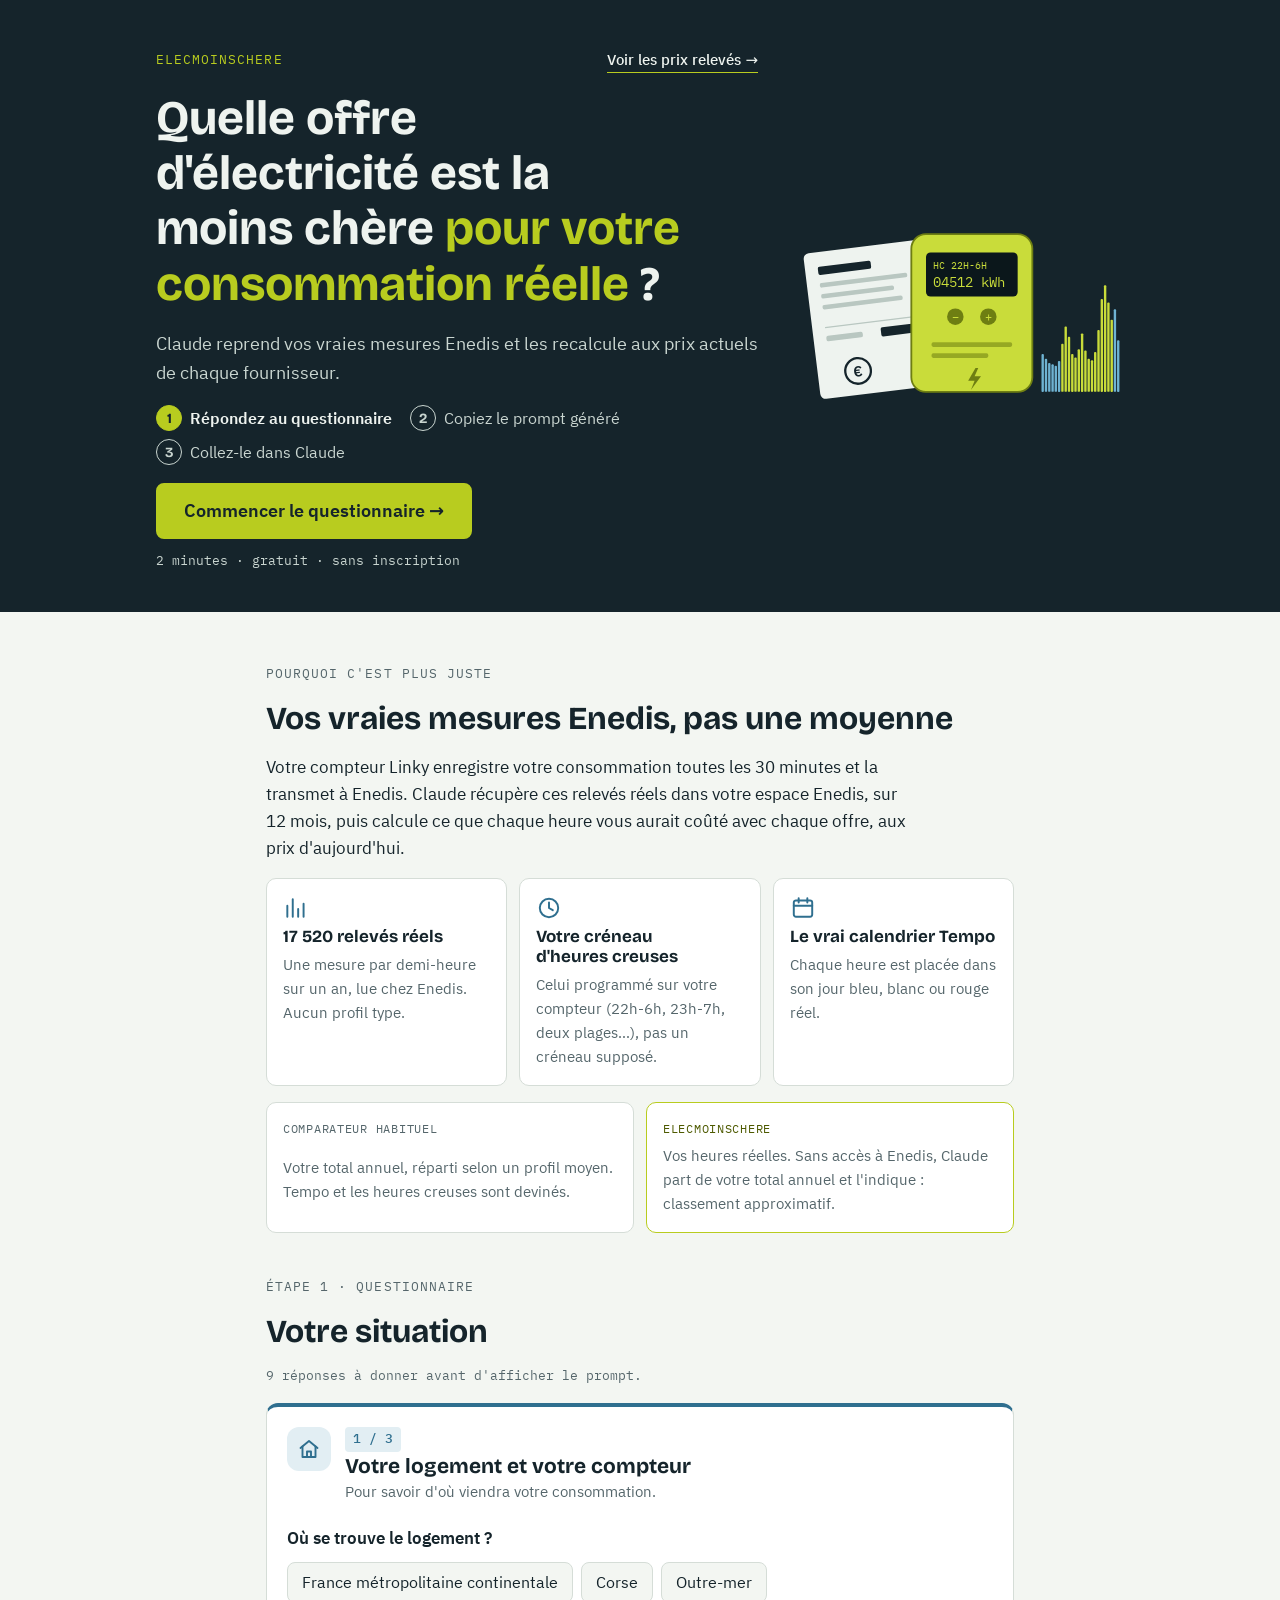
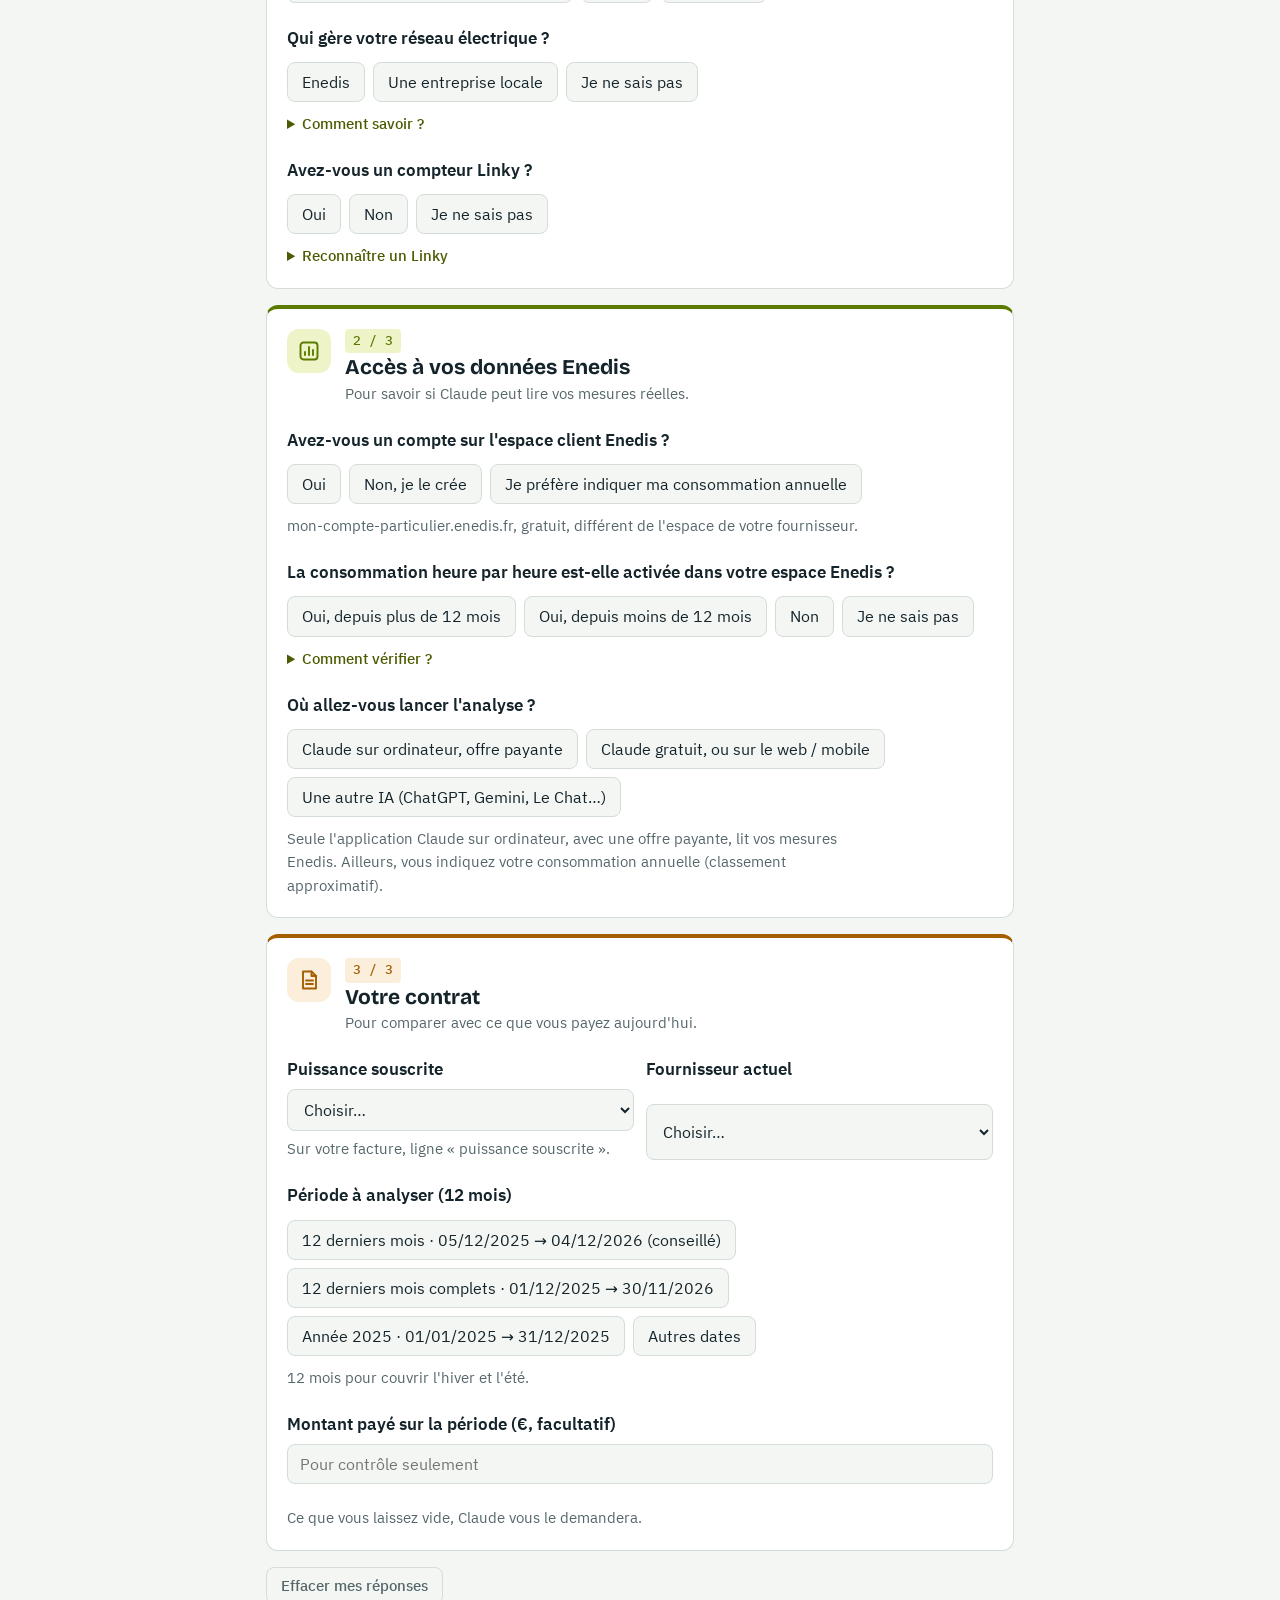
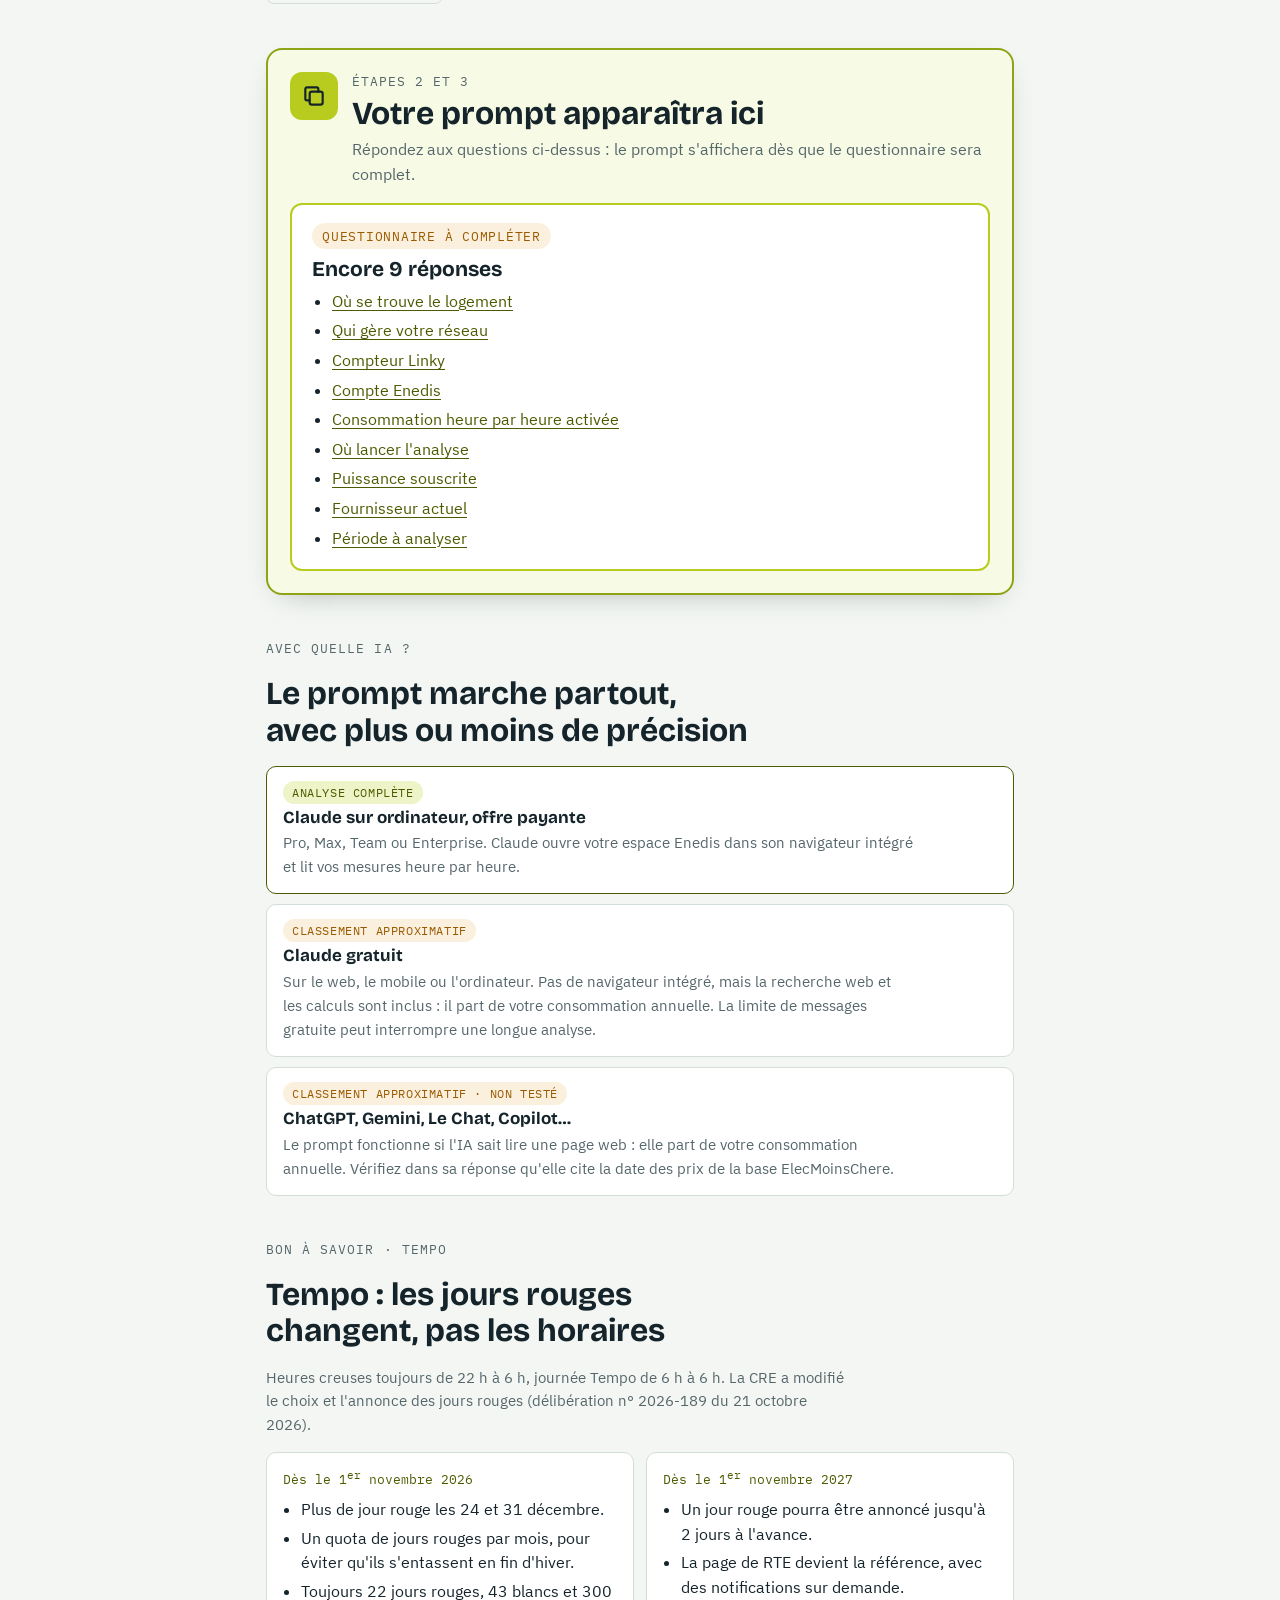
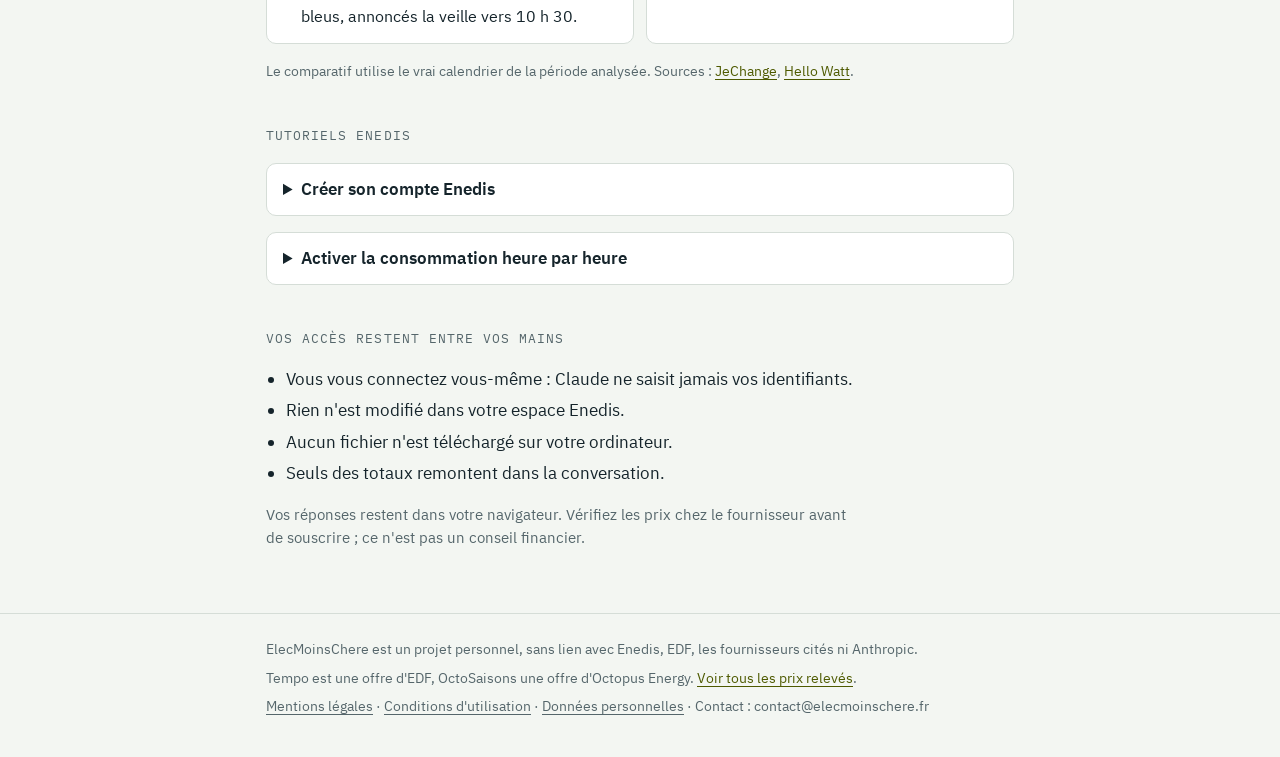
==== commit 37a5835c: "Prompt v9 : prompt affiché quand le questionnaire est complet, tutoriel EDF, mentions légales, polic" ====
--- a/index.html
+++ b/index.html
@@ -7,8 +7,7 @@
 <style>:root{color-scheme:light;box-sizing:border-box;padding-top:env(safe-area-inset-top,0px);padding-bottom:env(safe-area-inset-bottom,0px)}body{margin:0}img{max-width:100%}[hidden]{display:none!important}</style>
 <title>ElecMoinsChere</title>
 <meta name="claude:viewport-fit-sides" content="cover">
-<link rel="preconnect" href="https://fonts.googleapis.com">
-<link rel="stylesheet" href="https://fonts.googleapis.com/css2?family=Bricolage+Grotesque:opsz,wght@12..96,500;12..96,700&family=IBM+Plex+Sans:wght@400;500;600&family=IBM+Plex+Mono:wght@400;500&display=swap">
+<link rel="stylesheet" href="fonts/fonts.css">
 <style>
 /* Layout : une colonne de lecture ; bandeau sombre façon afficheur Linky ; questionnaire en trois blocs, puis le prompt généré */
 :root {
@@ -230,6 +229,9 @@
 .copy.big { font-size: 18px; padding: 16px 28px; border-radius: 10px; box-shadow: 0 2px 0 var(--accent-ink); }
 .copy.big:hover { filter: brightness(1.05); }
 .open-claude { font-weight: 600; font-size: 16px; }
+.tuto-edf summary { cursor: pointer; }
+.tuto-edf ol { margin: 0; padding-left: 22px; display: grid; gap: 3px; }
+.legal-links a { color: var(--muted); }
 .pz-actions .meta { font-family: var(--font-mono); font-size: 13px; color: var(--muted); }
 .prompt-zone .prompt-box { background: var(--surface); }
 .prompt-zone pre#prompt-view { max-height: 300px; }
@@ -479,6 +481,19 @@
           <p class="hint">Radiateurs, pompe à chaleur ou chaudière électrique.</p>
         </fieldset>
 
+        <details class="callout info tuto-edf" id="tuto-edf" open hidden>
+          <summary><strong>Trouver votre consommation annuelle chez EDF</strong></summary>
+          <p><strong>Dans l'espace client EDF</strong> (compteur Linky) :</p>
+          <ol>
+            <li>Connectez-vous sur <a href="https://particulier.edf.fr" target="_blank" rel="noopener">particulier.edf.fr</a>, espace client.</li>
+            <li>Ouvrez la rubrique <strong>« Ma conso »</strong>.</li>
+            <li>Passez le graphique en <strong>vue annuelle</strong>, ou additionnez les 12 derniers mois en vue mensuelle.</li>
+            <li>Notez le total en kWh, et la part en heures creuses si elle est affichée.</li>
+          </ol>
+          <p><strong>Dans l'application EDF &amp; MOI</strong> : même suivi de consommation, rubrique consommation.</p>
+          <p><strong>Sur la facture</strong> : votre facture annuelle (facture de régularisation si vous êtes mensualisé) indique la consommation de la période en kWh, dans le détail de la consommation. Vous pouvez aussi la joindre dans la conversation : Claude la lira.</p>
+        </details>
+        <p class="hint" id="tuto-autre-fourn" hidden>Votre consommation annuelle figure sur votre facture de régularisation et dans la rubrique consommation de l'espace client de votre fournisseur.</p>
         <div class="row" data-show="parcours=factures">
           <div class="field">
             <label for="kwh_total">Consommation annuelle (kWh)</label>
@@ -507,8 +522,8 @@
           <span class="pz-badge" aria-hidden="true"><svg viewBox="0 0 24 24"><rect x="8" y="8" width="12" height="12" rx="2"/><path d="M16 8V5.5A1.5 1.5 0 0 0 14.5 4h-9A1.5 1.5 0 0 0 4 5.5v9A1.5 1.5 0 0 0 5.5 16H8"/></svg></span>
           <div>
             <span class="kicker">Étapes 2 et 3</span>
-            <h2>Votre prompt est prêt</h2>
-            <p class="pz-sub">Il se met à jour à chaque réponse. Copiez-le, puis collez-le dans une nouvelle conversation.</p>
+            <h2 id="pz-title">Votre prompt est prêt</h2>
+            <p class="pz-sub" id="pz-sub">Copiez-le, puis collez-le dans une nouvelle conversation.</p>
           </div>
         </div>
         <div class="verdict" id="verdict" aria-live="polite"></div>
@@ -603,6 +618,7 @@
   <div class="wrap">
     <p>ElecMoinsChere est un projet personnel, sans lien avec Enedis, EDF, les fournisseurs cités ni Anthropic.</p>
     <p>Tempo est une offre d'EDF, OctoSaisons une offre d'Octopus Energy. <a href="prix.html">Voir tous les prix relevés</a>.</p>
+    <p class="legal-links"><a href="mentions-legales.html">Mentions légales</a> · <a href="mentions-legales.html#conditions">Conditions d'utilisation</a> · <a href="mentions-legales.html#donnees">Données personnelles</a> · Contact : contact@elecmoinschere.fr</p>
   </div>
 </footer>
 
@@ -610,7 +626,7 @@
 // Générateur du prompt ElecMoinsChere : construit le prompt à partir des réponses du questionnaire.
 // a = {} (aucune réponse) donne la version complète, qui pose elle-même toutes les questions.
 var EMC = (function () {
-  var VERSION = 'v8';
+  var VERSION = 'v9';
   var VERSION_DATE = '31 oct. 2026';
 
   var TUTO_RESEAU = "Pour savoir qui gère votre réseau : regardez votre facture d'électricité, à la rubrique dépannage ou acheminement. Si le numéro de dépannage est 09 726 750 suivi du numéro de votre département, ou si le nom Enedis apparaît, c'est Enedis (plus de 95 % des foyers). Sinon, c'est une entreprise locale : Strasbourg Électricité Réseaux, GreenAlp (Grenoble), Réséda (Metz), SRD (Vienne), Gérédis (Deux-Sèvres), une SICAE, Vialis (Colmar)…";
@@ -710,6 +726,9 @@
   var Q_MONTANT = "Montant réellement payé sur la période (facultatif, uniquement pour contrôle) — choix : « Je ne le connais pas », « Je le connais » ; je peux taper le montant directement dans « Autre ». Si je choisis « Je le connais » sans montant, demande-le dans une seule question et attends ma réponse.";
   var Q_CHAUFFAGE = "Chauffage électrique (radiateurs, pompe à chaleur ou chaudière électrique) — choix : Oui, Non, Je ne sais pas. Sert à estimer la répartition de ma consommation sur l'année et les jours rouges.";
   var Q_FACTURES = "Consommation annuelle en kWh — précise en description où la trouver : facture de régularisation annuelle, ou rubrique consommation de l'espace client ou de l'application de mon fournisseur. Je tape le total dans « Autre », avec la part en heures creuses si je l'ai. Choix proposés : « Je vais joindre une facture » (lis-la et prends-y le total, la part en heures creuses, la puissance et l'offre) ; « Je ne la connais pas » (propose alors des ordres de grandeur à choisir : environ 2 500 kWh pour un petit logement sans chauffage électrique, 4 500 kWh pour un logement moyen ou avec chauffe-eau électrique, 8 000 kWh ou plus avec chauffage électrique, et préviens-moi que le classement sera encore plus approximatif).";
+
+  var TUTO_EDF_CONSO = "Chez EDF : espace client sur particulier.edf.fr, rubrique « Ma conso », vue annuelle (ou somme des 12 derniers mois) ; même suivi dans l'application EDF & MOI ; ou facture annuelle de régularisation, détail de la consommation en kWh.";
+  function qFactures(a) { return Q_FACTURES + (/^EDF/i.test(a.fournisseur || '') ? " Je suis client EDF : mets aussi en description cette astuce : « " + TUTO_EDF_CONSO + " »" : ""); }
 
   function etape1(a, p) {
     var out = [];
@@ -748,7 +767,7 @@
     if (!a.offre) Q.push(Q_OFFRE);
     var estime = (p === 'factures' || a.horaire === 'non');
     if (estime && (!a.chauffage || a.chauffage === 'nsp')) Q.push(Q_CHAUFFAGE);
-    if (p === 'factures' && !a.kwh_total) Q.push(Q_FACTURES);
+    if (p === 'factures' && !a.kwh_total) Q.push(qFactures(a));
     if (p === 'enedis' && a.compte === 'non') Q.unshift("Avant tout, vérifie que j'ai bien créé mon compte Enedis : demande-moi de confirmer (choix : « Compte créé et compteur ajouté », « Pas encore »). Si « Pas encore », remets-moi ce tutoriel :\n" + liste(TUTO_INSCRIPTION) + "\n   Astuce PRM : " + TUTO_PRM);
     if (Q.length === 0) out.push("Il ne manque aucune réponse : passe directement à l'étape 2.");
     else {
@@ -848,7 +867,7 @@
     return [
       intro ? "## Parcours C — Classement approximatif à partir de la consommation annuelle\n" : "",
       "## Étape 2 — Construire un profil estimé à partir de ma consommation annuelle\n",
-      "- Tu ne vas pas lire ma consommation sur le site Enedis. Si tu ne connais pas encore ma consommation annuelle, pose-moi cette question : " + Q_FACTURES,
+      "- Tu ne vas pas lire ma consommation sur le site Enedis. Si tu ne connais pas encore ma consommation annuelle, pose-moi cette question : " + qFactures(a) + (a.fournisseur ? "" : " Si je suis client EDF, ajoute cette astuce : « " + TUTO_EDF_CONSO + " »"),
       "- Données de départ : ma consommation annuelle totale en kWh, la part en heures creuses si je l'ai, ma puissance et mon offre. Si je joins une facture, lis-la pour y prendre ces informations, et montre-moi ce que tu as retenu.",
       "- Répartition par mois (% du total annuel, de janvier à décembre) :",
       "  - avec chauffage électrique : 15 ; 13 ; 11 ; 7 ; 5 ; 4 ; 4 ; 3,5 ; 4 ; 7 ; 12 ; 14,5 ;",
@@ -1151,7 +1170,51 @@
     launch.hidden = (pc === 'horszone');
     steps.forEach(function (s) { var li = document.createElement('li'); var d = document.createElement('div'); var st = document.createElement('strong'); st.textContent = s[0]; var p = document.createElement('p'); p.textContent = s[1]; d.appendChild(st); d.appendChild(p); li.appendChild(d); launch.appendChild(li); });
 
+    // Le prompt n'apparaît qu'une fois le questionnaire rempli
+    $('tuto-edf').hidden = !(pc === 'factures' && /^EDF/.test(val('fournisseur')));
+    $('tuto-autre-fourn').hidden = !(pc === 'factures' && val('fournisseur') && !/^EDF/.test(val('fournisseur')));
+    var manque = manquantes(r, pc);
+    var complet = !manque.length;
+    if (!complet && pc !== 'horszone') {
+      v.innerHTML = '';
+      var ps2 = document.createElement('span'); ps2.className = 'pill est'; ps2.textContent = 'Questionnaire à compléter'; v.appendChild(ps2);
+      var h = document.createElement('h3'); h.textContent = manque.length === 1 ? 'Encore 1 réponse' : 'Encore ' + manque.length + ' réponses'; v.appendChild(h);
+      var ul2 = document.createElement('ul');
+      manque.forEach(function (m) { var li = document.createElement('li'); var lk = document.createElement('a'); lk.href = '#' + m[1]; lk.textContent = m[0]; lk.addEventListener('click', function (e) { e.preventDefault(); var t = $(m[1]); if (t) { t.scrollIntoView({ behavior: 'smooth', block: 'center' }); var f = t.querySelector('input, select') || t; if (f.focus) f.focus({ preventScroll: true }); } }); li.appendChild(lk); ul2.appendChild(li); });
+      v.appendChild(ul2);
+      courant = '';
+      view.textContent = '';
+    }
+    $('pz-title').textContent = complet ? 'Votre prompt est prêt' : 'Votre prompt apparaîtra ici';
+    $('pz-sub').textContent = complet ? 'Copiez-le, puis collez-le dans une nouvelle conversation.' : 'Répondez aux questions ci-dessus : le prompt s\'affichera dès que le questionnaire sera complet.';
+    box.hidden = !complet || pc === 'horszone';
+    $('pz-actions').hidden = !complet || pc === 'horszone';
+    launch.hidden = !complet || pc === 'horszone';
+    $('progress').textContent = complet ? 'Questionnaire complet : votre prompt est prêt plus bas.' : (manque.length + ' réponse' + (manque.length > 1 ? 's' : '') + ' à donner avant d\'afficher le prompt.');
+
     sauver();
+  }
+
+  // Questions obligatoires encore sans réponse : [libellé, id du champ]
+  function manquantes(r, pc) {
+    var M = [];
+    if (!r.loc) M.push(['Où se trouve le logement', 'q-loc']);
+    if (pc === 'horszone') return [];
+    if (!r.reseau) M.push(['Qui gère votre réseau', 'q-reseau']);
+    if (r.reseau === 'eld' && !r.eld_export) M.push(['Export de la consommation chez votre gestionnaire', 'q-eld']);
+    if (!r.linky) M.push(['Compteur Linky', 'q-linky']);
+    if (!$('b2').hidden) {
+      if (!r.compte) M.push(['Compte Enedis', 'q-compte']);
+      if (!$('q-horaire').hidden && !r.horaire) M.push(['Consommation heure par heure activée', 'q-horaire']);
+      if (!$('q-appareil').hidden && !r.appareil) M.push(['Où lancer l\'analyse', 'q-appareil']);
+    }
+    if (!r.kva) M.push(['Puissance souscrite', 'kva']);
+    var f = val('fournisseur'), o = val('offre');
+    if (!f || (f === '__autre' && !val('fournisseur_autre'))) M.push(['Fournisseur actuel', 'fournisseur']);
+    else if (!o || (o === '__autre' && !val('offre_autre'))) M.push(['Offre actuelle', 'offre']);
+    if (pc !== 'factures' && !(r.debut && r.fin)) M.push(['Période à analyser', 'q-periode']);
+    if (!$('q-chauffage').hidden && !r.chauffage) M.push(['Chauffage électrique', 'q-chauffage']);
+    return M;
   }
 
   // Mémoire locale des réponses (confort, facultatif)
--- a/fonts/fonts.css
+++ b/fonts/fonts.css
@@ -0,0 +1,13 @@
+/* Polices hébergées sur le site (aucun appel à Google Fonts). Licence SIL Open Font License 1.1. */
+@font-face{font-family:"Bricolage Grotesque";font-style:normal;font-display:swap;font-weight:200 800;src:url(bricolage-grotesque-latin-ext-opsz-normal.woff2) format("woff2");unicode-range:U+0100-02AF,U+0304,U+0308,U+0329,U+1E00-1E9F,U+1EF2-1EFF,U+2020,U+20A0-20AB,U+20AD-20C0,U+2113,U+2C60-2C7F,U+A720-A7FF}
+@font-face{font-family:"IBM Plex Sans";font-style:normal;font-display:swap;font-weight:400;src:url(ibm-plex-sans-latin-ext-400-normal.woff2) format("woff2");unicode-range:U+0100-02AF,U+0304,U+0308,U+0329,U+1E00-1E9F,U+1EF2-1EFF,U+2020,U+20A0-20AB,U+20AD-20C0,U+2113,U+2C60-2C7F,U+A720-A7FF}
+@font-face{font-family:"IBM Plex Sans";font-style:normal;font-display:swap;font-weight:500;src:url(ibm-plex-sans-latin-ext-500-normal.woff2) format("woff2");unicode-range:U+0100-02AF,U+0304,U+0308,U+0329,U+1E00-1E9F,U+1EF2-1EFF,U+2020,U+20A0-20AB,U+20AD-20C0,U+2113,U+2C60-2C7F,U+A720-A7FF}
+@font-face{font-family:"IBM Plex Sans";font-style:normal;font-display:swap;font-weight:600;src:url(ibm-plex-sans-latin-ext-600-normal.woff2) format("woff2");unicode-range:U+0100-02AF,U+0304,U+0308,U+0329,U+1E00-1E9F,U+1EF2-1EFF,U+2020,U+20A0-20AB,U+20AD-20C0,U+2113,U+2C60-2C7F,U+A720-A7FF}
+@font-face{font-family:"IBM Plex Mono";font-style:normal;font-display:swap;font-weight:400;src:url(ibm-plex-mono-latin-ext-400-normal.woff2) format("woff2");unicode-range:U+0100-02AF,U+0304,U+0308,U+0329,U+1E00-1E9F,U+1EF2-1EFF,U+2020,U+20A0-20AB,U+20AD-20C0,U+2113,U+2C60-2C7F,U+A720-A7FF}
+@font-face{font-family:"IBM Plex Mono";font-style:normal;font-display:swap;font-weight:500;src:url(ibm-plex-mono-latin-ext-500-normal.woff2) format("woff2");unicode-range:U+0100-02AF,U+0304,U+0308,U+0329,U+1E00-1E9F,U+1EF2-1EFF,U+2020,U+20A0-20AB,U+20AD-20C0,U+2113,U+2C60-2C7F,U+A720-A7FF}
+@font-face{font-family:"Bricolage Grotesque";font-style:normal;font-display:swap;font-weight:200 800;src:url(bricolage-grotesque-latin-opsz-normal.woff2) format("woff2");unicode-range:U+0000-00FF,U+0131,U+0152-0153,U+02BB-02BC,U+02C6,U+02DA,U+02DC,U+0304,U+0308,U+0329,U+2000-206F,U+2074,U+20AC,U+2122,U+2191,U+2193,U+2212,U+2215,U+FEFF,U+FFFD}
+@font-face{font-family:"IBM Plex Sans";font-style:normal;font-display:swap;font-weight:400;src:url(ibm-plex-sans-latin-400-normal.woff2) format("woff2");unicode-range:U+0000-00FF,U+0131,U+0152-0153,U+02BB-02BC,U+02C6,U+02DA,U+02DC,U+0304,U+0308,U+0329,U+2000-206F,U+2074,U+20AC,U+2122,U+2191,U+2193,U+2212,U+2215,U+FEFF,U+FFFD}
+@font-face{font-family:"IBM Plex Sans";font-style:normal;font-display:swap;font-weight:500;src:url(ibm-plex-sans-latin-500-normal.woff2) format("woff2");unicode-range:U+0000-00FF,U+0131,U+0152-0153,U+02BB-02BC,U+02C6,U+02DA,U+02DC,U+0304,U+0308,U+0329,U+2000-206F,U+2074,U+20AC,U+2122,U+2191,U+2193,U+2212,U+2215,U+FEFF,U+FFFD}
+@font-face{font-family:"IBM Plex Sans";font-style:normal;font-display:swap;font-weight:600;src:url(ibm-plex-sans-latin-600-normal.woff2) format("woff2");unicode-range:U+0000-00FF,U+0131,U+0152-0153,U+02BB-02BC,U+02C6,U+02DA,U+02DC,U+0304,U+0308,U+0329,U+2000-206F,U+2074,U+20AC,U+2122,U+2191,U+2193,U+2212,U+2215,U+FEFF,U+FFFD}
+@font-face{font-family:"IBM Plex Mono";font-style:normal;font-display:swap;font-weight:400;src:url(ibm-plex-mono-latin-400-normal.woff2) format("woff2");unicode-range:U+0000-00FF,U+0131,U+0152-0153,U+02BB-02BC,U+02C6,U+02DA,U+02DC,U+0304,U+0308,U+0329,U+2000-206F,U+2074,U+20AC,U+2122,U+2191,U+2193,U+2212,U+2215,U+FEFF,U+FFFD}
+@font-face{font-family:"IBM Plex Mono";font-style:normal;font-display:swap;font-weight:500;src:url(ibm-plex-mono-latin-500-normal.woff2) format("woff2");unicode-range:U+0000-00FF,U+0131,U+0152-0153,U+02BB-02BC,U+02C6,U+02DA,U+02DC,U+0304,U+0308,U+0329,U+2000-206F,U+2074,U+20AC,U+2122,U+2191,U+2193,U+2212,U+2215,U+FEFF,U+FFFD}
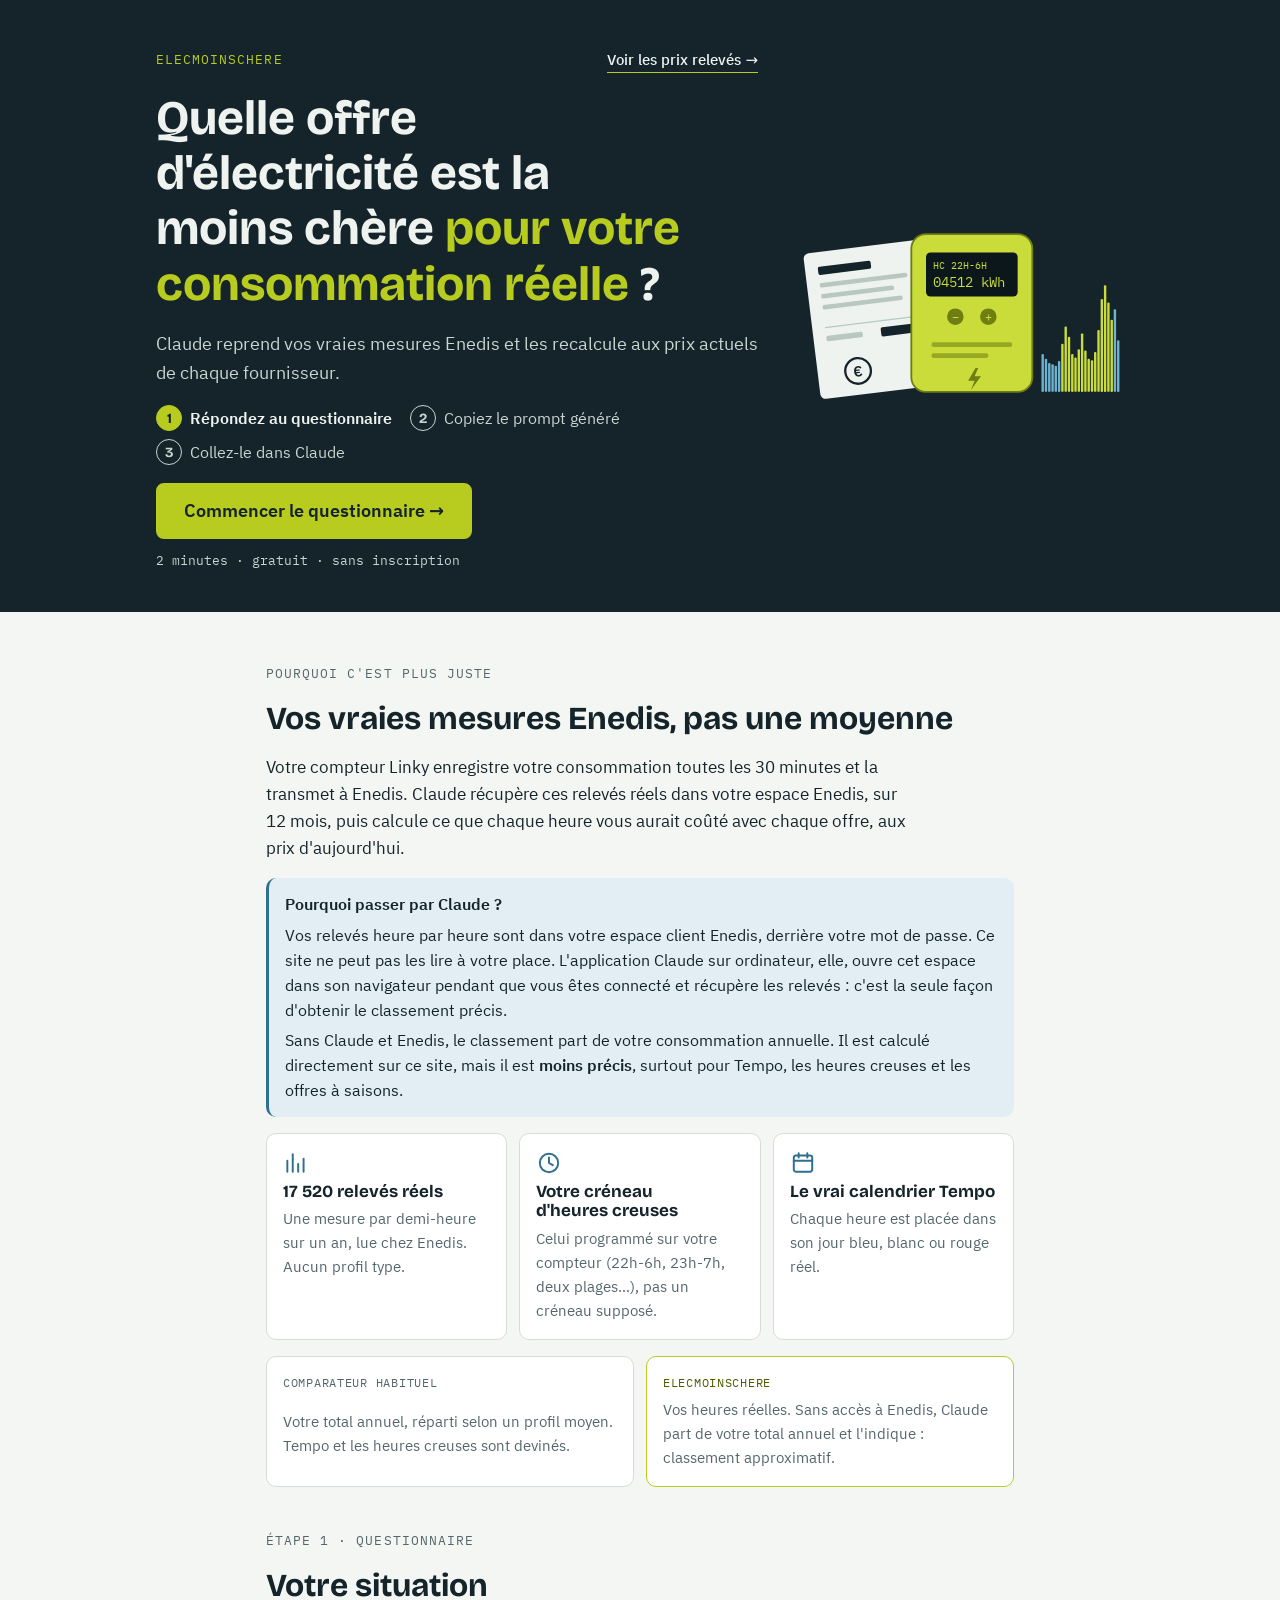
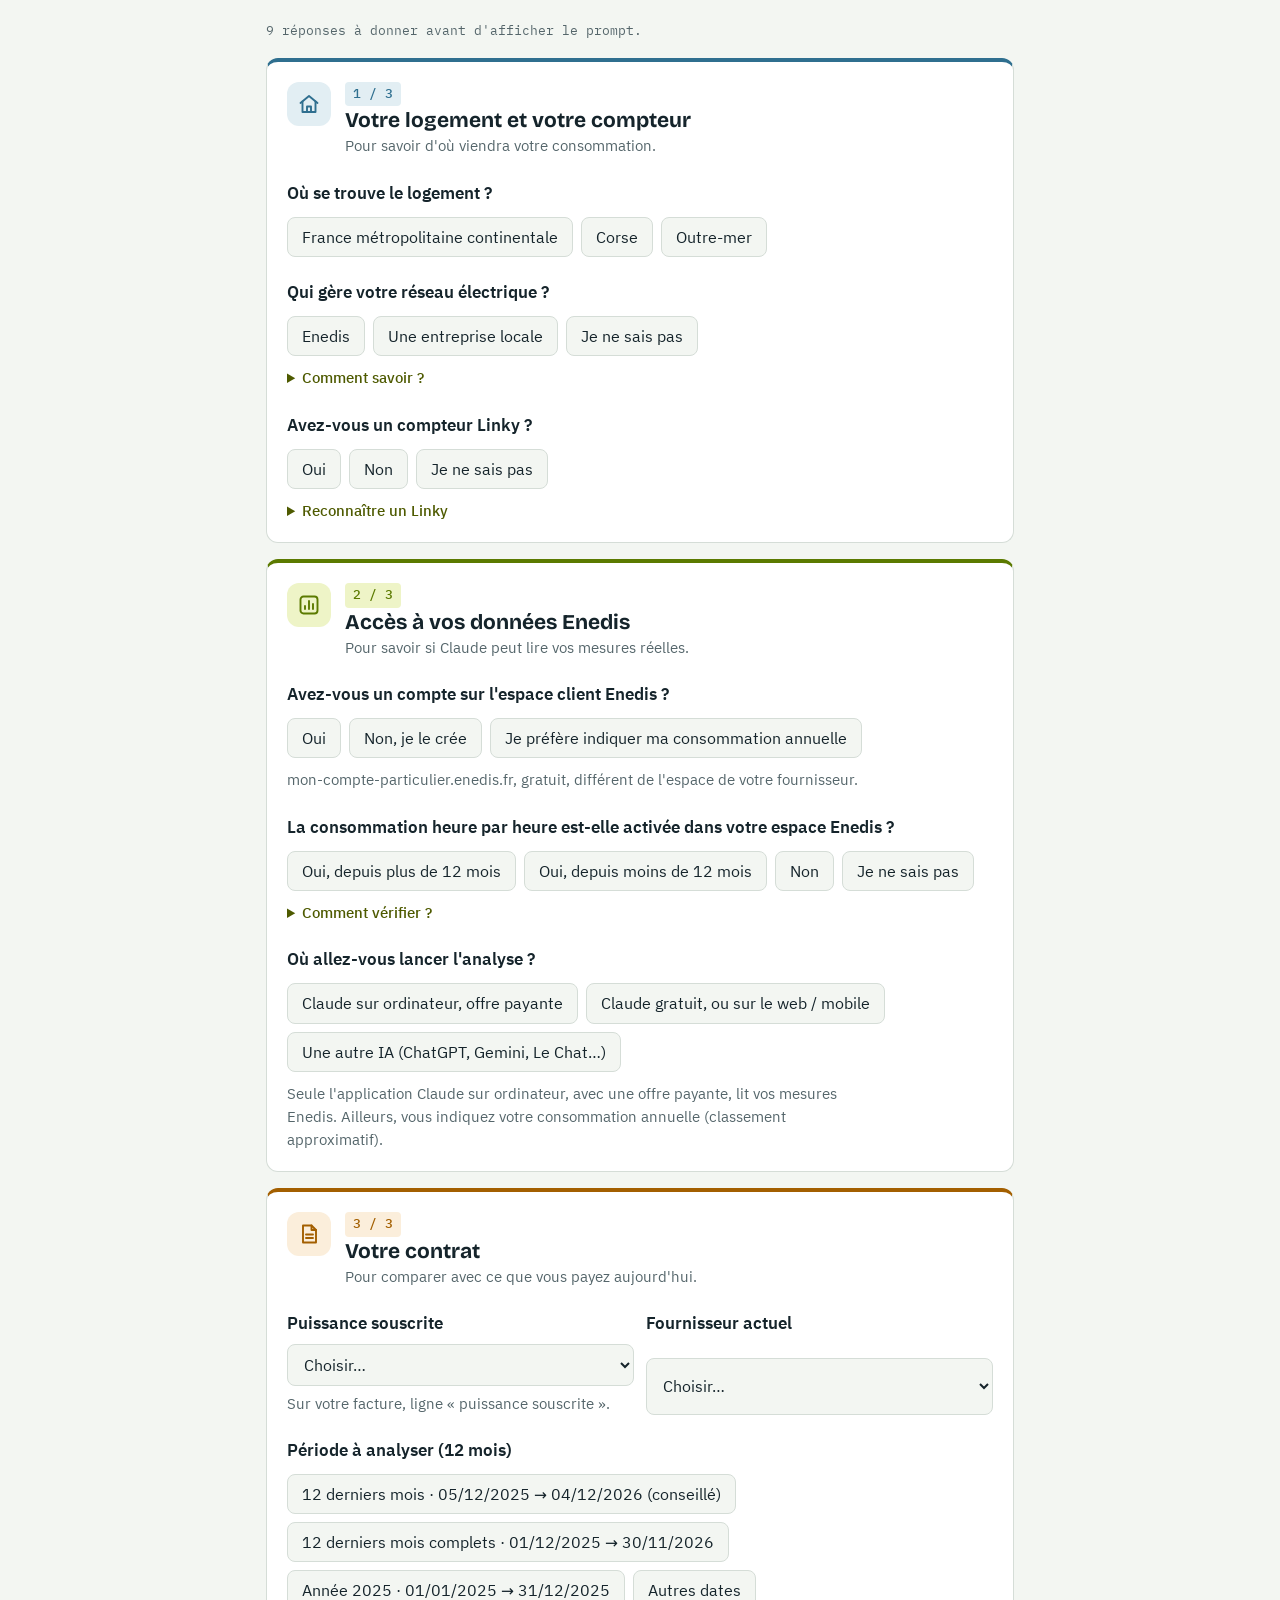
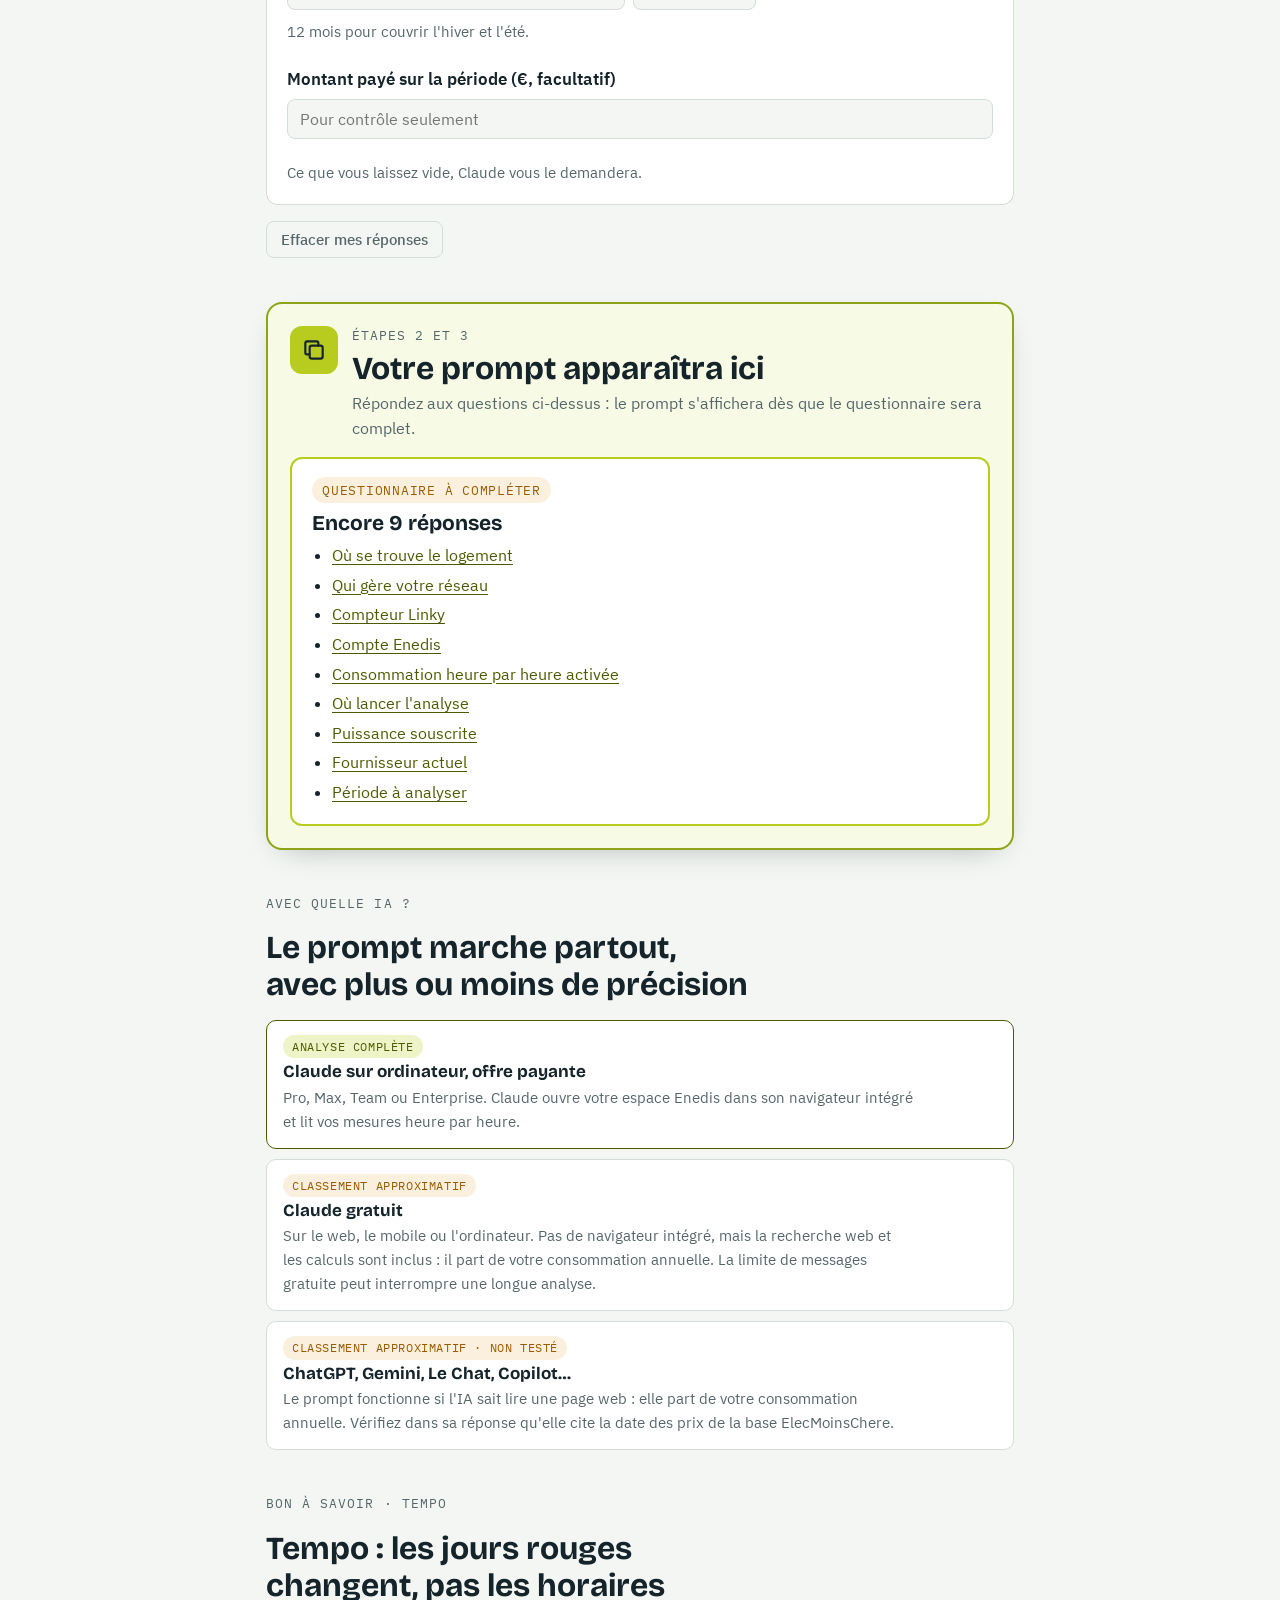
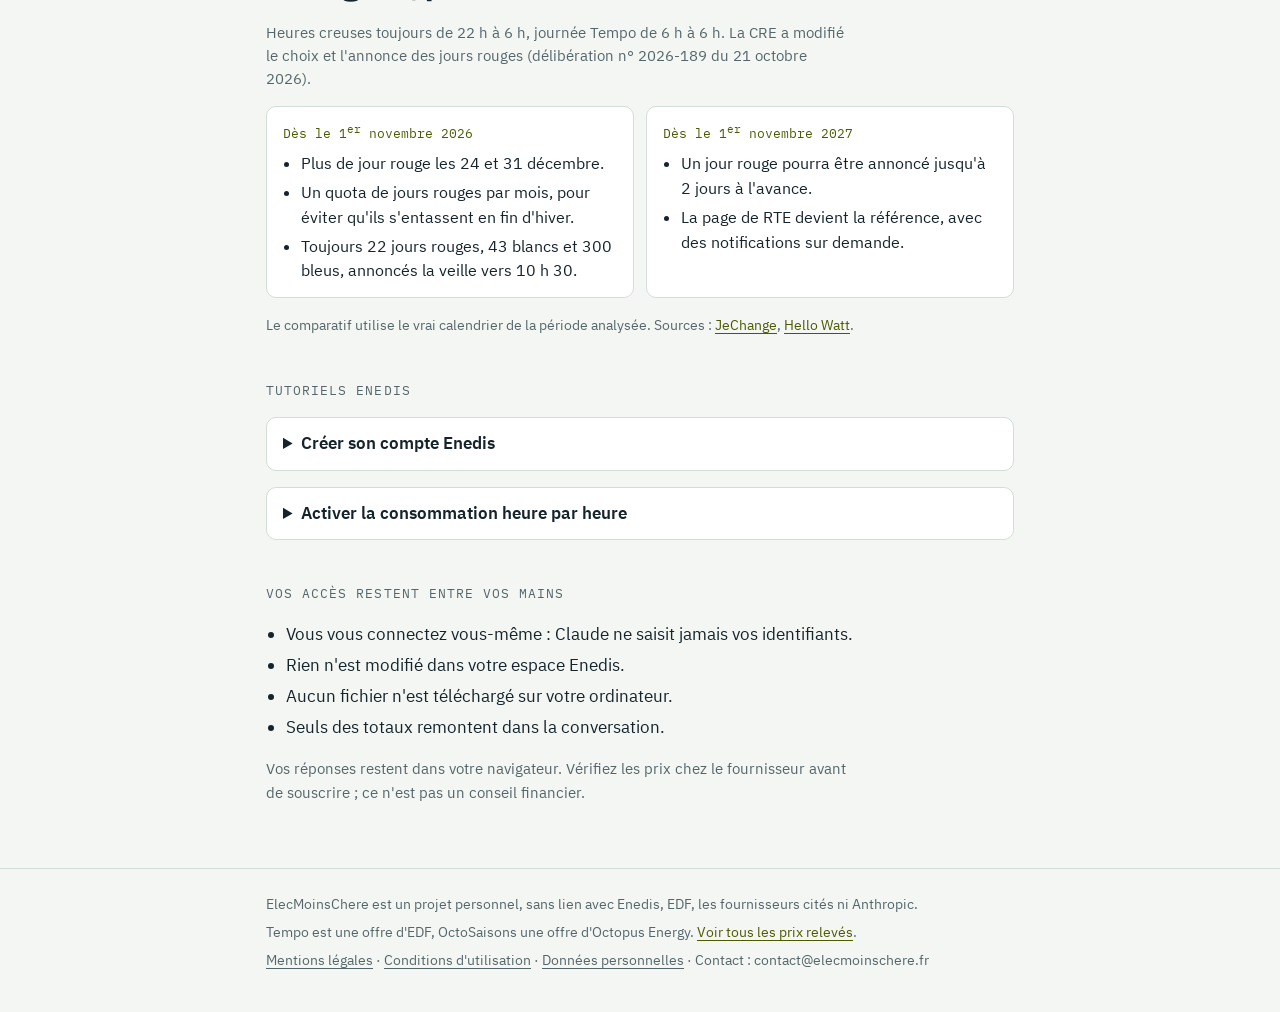
==== commit 04d26aea: "Explique pourquoi Claude est nécessaire pour les relevés Enedis et la moindre précision sans eux Co-" ====
--- a/index.html
+++ b/index.html
@@ -3,7 +3,7 @@
 <head>
 <meta charset="utf-8">
 <meta name="viewport" content="width=device-width, initial-scale=1, viewport-fit=cover">
-<meta name="description" content="Comparez les offres d'électricité sur votre consommation réelle : un questionnaire génère un prompt pour Claude qui lit vos mesures Enedis et calcule l'offre la moins chère aux prix actuels.">
+<meta name="description" content="Comparez les offres d'électricité sur votre consommation réelle : un questionnaire génère un prompt pour Claude qui lit vos mesures Enedis, ou calcule directement le classement à partir de votre consommation annuelle.">
 <style>:root{color-scheme:light;box-sizing:border-box;padding-top:env(safe-area-inset-top,0px);padding-bottom:env(safe-area-inset-bottom,0px)}body{margin:0}img{max-width:100%}[hidden]{display:none!important}</style>
 <title>ElecMoinsChere</title>
 <meta name="claude:viewport-fit-sides" content="cover">
@@ -230,6 +230,33 @@
 .copy.big:hover { filter: brightness(1.05); }
 .open-claude { font-weight: 600; font-size: 16px; }
 .tuto-edf summary { cursor: pointer; }
+.cl-box { background: var(--surface); border: 1px solid var(--line); border-radius: 12px; overflow: hidden; }
+.cl-sum { display: grid; grid-template-columns: repeat(auto-fit, minmax(190px, 1fr)); gap: 10px; }
+.tile { border-radius: 10px; padding: 12px 14px; display: grid; gap: 2px; border: 1px solid var(--line); background: var(--surface); min-width: 0; }
+.tile .tl { font-family: var(--font-mono); font-size: 11.5px; letter-spacing: .05em; text-transform: uppercase; color: var(--muted); }
+.tile strong { font-family: var(--font-display); font-size: 28px; line-height: 1.1; font-variant-numeric: tabular-nums; }
+.tile .ts { font-size: 13.5px; color: var(--muted); }
+.tile.past { background: var(--warn-soft); border-color: var(--warn); }
+.tile.next { background: var(--accent-soft); border-color: var(--accent-ink); }
+.tile.best { border-color: var(--ok); }
+.tile.best strong { color: var(--ok); }
+table.cl { width: 100%; border-collapse: collapse; font-size: 14.5px; }
+table.cl th { text-align: left; font-family: var(--font-mono); font-weight: 500; font-size: 11px; letter-spacing: .05em; text-transform: uppercase; color: var(--muted); padding: 8px 10px; border-bottom: 1px solid var(--line); white-space: nowrap; }
+table.cl td { padding: 6px 10px; border-top: 1px solid var(--line); vertical-align: baseline; line-height: 1.35; }
+table.cl .num { text-align: right; font-variant-numeric: tabular-nums; white-space: nowrap; }
+table.cl td.rank { color: var(--muted); font-family: var(--font-mono); font-size: 12.5px; width: 2.5em; }
+table.cl td.name a { font-weight: 500; }
+table.cl .opt { color: var(--muted); font-size: 13px; }
+table.cl .pr { font-size: 12.5px; color: var(--ok); white-space: nowrap; }
+table.cl tr.ref td { background: var(--accent-soft); font-weight: 600; }
+.cl-box .linkbtn { padding: 8px 10px; }
+.cl-hyp { font-size: 13px; color: var(--muted); }
+.cl-warn { background: var(--warn-soft); border-left: 3px solid var(--warn); border-radius: 8px; padding: 8px 12px; font-size: 14.5px; }
+.why-claude { background: var(--hc-soft); border-left: 3px solid var(--hc); border-radius: 10px; padding: 14px 16px; display: grid; gap: 6px; font-size: 15.5px; }
+.down { color: var(--ok); } .up { color: #B3261E; }
+:root[data-theme="dark"] .up { color: #F28B82; }
+@media (prefers-color-scheme: dark) { :root:not([data-theme="light"]) .up { color: #F28B82; } }
+@media (max-width: 600px) { table.cl { font-size: 13.5px; } table.cl th, table.cl td { padding: 6px 7px; } table.cl th:first-child, table.cl td.rank { display: none; } table.cl .opt, table.cl .pr { display: block; } .tile strong { font-size: 24px; } .cl-sum { grid-template-columns: 1fr 1fr; } .tile.best { grid-column: 1 / -1; } }
 .tuto-edf ol { margin: 0; padding-left: 22px; display: grid; gap: 3px; }
 .legal-links a { color: var(--muted); }
 .pz-actions .meta { font-family: var(--font-mono); font-size: 13px; color: var(--muted); }
@@ -305,6 +332,11 @@
       <span class="kicker">Pourquoi c'est plus juste</span>
       <h2>Vos vraies mesures Enedis, pas une moyenne</h2>
       <p class="prose-p">Votre compteur Linky enregistre votre consommation toutes les 30 minutes et la transmet à Enedis. Claude récupère ces relevés réels dans votre espace Enedis, sur 12 mois, puis calcule ce que chaque heure vous aurait coûté avec chaque offre, aux prix d'aujourd'hui.</p>
+      <div class="why-claude">
+        <strong>Pourquoi passer par Claude&nbsp;?</strong>
+        <p>Vos relevés heure par heure sont dans votre espace client Enedis, derrière votre mot de passe. Ce site ne peut pas les lire à votre place. L'application Claude sur ordinateur, elle, ouvre cet espace dans son navigateur pendant que vous êtes connecté et récupère les relevés&nbsp;: c'est la seule façon d'obtenir le classement précis.</p>
+        <p>Sans Claude et Enedis, le classement part de votre consommation annuelle. Il est calculé directement sur ce site, mais il est <strong>moins précis</strong>, surtout pour Tempo, les heures creuses et les offres à saisons.</p>
+      </div>
       <div class="facts">
         <div class="fact">
           <svg viewBox="0 0 24 24" aria-hidden="true"><path d="M4 20V10M9 20V4M14 20v-7M19 20V8"/></svg>
@@ -498,7 +530,7 @@
           <div class="field">
             <label for="kwh_total">Consommation annuelle (kWh)</label>
             <input type="number" id="kwh_total" name="kwh_total" min="0" step="1" inputmode="numeric" placeholder="ex. 4 500">
-            <p class="hint">Facture de régularisation, ou espace client de votre fournisseur. Vide : Claude vous aidera à l'estimer.</p>
+            <p class="hint">Facture de régularisation, ou espace client de votre fournisseur. Saisissez-la pour voir le classement tout de suite sur cette page.</p>
           </div>
           <div class="field">
             <label for="kwh_hc">Dont heures creuses (kWh, facultatif)</label>
@@ -514,6 +546,21 @@
       </div>
 
       <button class="reset" id="reset" type="button">Effacer mes réponses</button>
+    </section>
+
+    <section id="classement" hidden>
+      <span class="kicker">Votre classement · calculé sur cette page</span>
+      <h2>Les offres pour <span id="cl-kwh"></span> par an</h2>
+      <p class="cl-warn"><strong>Classement approximatif</strong> : calculé à partir de votre total annuel. Pour le classement précis, sur vos vrais relevés heure par heure, il faut l'application Claude sur ordinateur et votre espace Enedis.</p>
+      <div class="cl-sum" id="cl-sum"></div>
+      <div class="cl-box">
+        <table class="cl">
+          <thead><tr><th scope="col">#</th><th scope="col">Offre</th><th scope="col" class="num">L'an prochain</th><th scope="col" class="num">vs contrat</th></tr></thead>
+          <tbody id="cl-rows"></tbody>
+        </table>
+        <button class="linkbtn" id="cl-more" type="button"></button>
+      </div>
+      <p class="cl-hyp" id="cl-hyp"></p>
     </section>
 
     <section id="prompt">
@@ -626,7 +673,7 @@
 // Générateur du prompt ElecMoinsChere : construit le prompt à partir des réponses du questionnaire.
 // a = {} (aucune réponse) donne la version complète, qui pose elle-même toutes les questions.
 var EMC = (function () {
-  var VERSION = 'v9';
+  var VERSION = 'v11';
   var VERSION_DATE = '31 oct. 2026';
 
   var TUTO_RESEAU = "Pour savoir qui gère votre réseau : regardez votre facture d'électricité, à la rubrique dépannage ou acheminement. Si le numéro de dépannage est 09 726 750 suivi du numéro de votre département, ou si le nom Enedis apparaît, c'est Enedis (plus de 95 % des foyers). Sinon, c'est une entreprise locale : Strasbourg Électricité Réseaux, GreenAlp (Grenoble), Réséda (Metz), SRD (Vienne), Gérédis (Deux-Sèvres), une SICAE, Vialis (Colmar)…";
@@ -912,7 +959,7 @@
       "- Saisons avec heures super creuses (Zen Estival…) : applique les plages de plages_horaires ; si une saison a un prix « hsc » sans plage décrite, n'en compte pas pour cette saison et signale-le.",
       "- Autres options (Zen Flex, Eco Fixe 2 saisons…) : calcule-les avec leurs plages_horaires ; si une plage n'est pas calculable (jours Sobriété non publiés, par exemple), écarte l'offre et dis-le.",
       "- Promotions : déduis la valeur de la promotion en cours sur les 12 premiers mois (2 mois d'abonnement offerts = 2/12 de l'abonnement annuel ; un bonus de 50 € = −50 €). Si elle ne s'applique pas à moi (déjà client de ce fournisseur, par exemple), ne la déduis pas et signale-le. Le classement tient compte des promotions ; garde aussi le coût sans promotion pour la deuxième année.",
-      "- Mon contrat actuel : son coût aux prix d'aujourd'hui sert de référence, jamais un montant payé dans le passé. Si je t'ai donné ce que j'ai payé, sers-t'en seulement pour contrôler la cohérence, en expliquant l'écart (prix de l'époque).",
+      "- Mon contrat actuel : son coût aux prix d'aujourd'hui sert de référence. Si je t'ai donné ce que j'ai payé, montre-le aussi dans le tableau (étape 7) pour que je compare, et explique l'écart avec mon contrat aux prix actuels (prix de l'époque, période différente).",
       "- Fais tous les calculs dans du code exécuté, jamais de tête (si tu ne peux pas exécuter de code, calcule offre par offre en montrant chaque opération). Regroupe d'abord la consommation en totaux par plage (total, HP/HC, Tempo par couleur et plage, OctoSaisons, semaine/week-end et kWh par jour de semaine, saisons été/hiver avec HP/HC/HSC, totaux mensuels) ; seuls ces totaux reviennent dans la conversation, puis le coût de chaque offre se calcule dans un script."
     ].join('\n');
   }
@@ -921,7 +968,7 @@
     return [
       "## Étape 7 — Me rendre le résultat\n",
       "1. Une ligne de synthèse : période, total en kWh, part en heures creuses (%), créneau d'heures creuses, puissance, date de mise à jour des prix, et précision de l'analyse (complète, partielle ou estimée, avec la part estimée).",
-      "2. Le tableau principal, trié du moins cher au plus cher, une seule ligne par offre (fournisseur + nom d'offre) qui garde la moins chère de ses options, avec seulement quatre colonnes : Fournisseur – offre (lien cliquable vers la page de l'offre chez le fournisseur, au format [Fournisseur – offre](adresse), trouvé à l'étape 5a ; si seul le site du fournisseur est connu, ajoute « (site du fournisseur) » après le lien) | Meilleur coût (promotion déduite, option retenue entre parenthèses) | Promo en cours (description courte et valeur en euros la première année, ou « – ») | Écart vs mon contrat actuel. Mon contrat apparaît en gras avec la mention « réf. ». Les offres Tempo et OctoSaisons y figurent aussi. Dans la colonne Écart : 🟢 devant le montant quand l'offre est moins chère, 🔴 quand elle est plus chère. Sous le tableau, une ligne précise que les offres avec promotion coûteront plus cher à partir de la deuxième année. Si l'analyse est estimée, marque d'un « ~ » les coûts des offres à couleurs et à saisons.",
+      "2. Le tableau principal, trié du moins cher au plus cher, une seule ligne par offre (fournisseur + nom d'offre) qui garde la moins chère de ses options, avec seulement quatre colonnes : Fournisseur – offre (lien cliquable vers la page de l'offre chez le fournisseur, au format [Fournisseur – offre](adresse), trouvé à l'étape 5a ; si seul le site du fournisseur est connu, ajoute « (site du fournisseur) » après le lien) | Meilleur coût (promotion déduite, option retenue entre parenthèses) | Promo en cours (description courte et valeur en euros la première année, ou « – ») | Écart vs mon contrat actuel. Mon contrat apparaît en gras avec la mention « réf. ». Les offres Tempo et OctoSaisons y figurent aussi. Dans la colonne Écart : 🟢 devant le montant quand l'offre est moins chère, 🔴 quand elle est plus chère. Sous le tableau, une ligne précise que les offres avec promotion coûteront plus cher à partir de la deuxième année. Si l'analyse est estimée, marque d'un « ~ » les coûts des offres à couleurs et à saisons. Si je t'ai donné le montant réellement payé, mets juste avant le tableau deux lignes bien visibles : « 💶 Année passée (payé) : X € » et « 📅 Année à venir avec mon contrat actuel : Y € », avec l'écart entre les deux ; précise que l'année passée était aux prix de l'époque.",
       "3. Le détail Tempo : kWh HP et HC, et coût, pour les jours bleus, blancs et rouges ; plus le coût Tempo si ma consommation en heures pleines les jours rouges était ramenée au prix d'un jour bleu.",
       "4. Le détail OctoSaisons par saison.",
       "5. Trois à quatre points à retenir : l'option la plus adaptée à mon profil, l'économie possible, et les conditions dans lesquelles une offre à couleurs deviendrait rentable. Si l'analyse est partielle ou estimée, ajoute comment obtenir une analyse complète (activer la consommation horaire, revenir dans X mois).",
@@ -1185,8 +1232,9 @@
       courant = '';
       view.textContent = '';
     }
-    $('pz-title').textContent = complet ? 'Votre prompt est prêt' : 'Votre prompt apparaîtra ici';
-    $('pz-sub').textContent = complet ? 'Copiez-le, puis collez-le dans une nouvelle conversation.' : 'Répondez aux questions ci-dessus : le prompt s\'affichera dès que le questionnaire sera complet.';
+    var aClassement = classement(r, pc);
+    $('pz-title').textContent = complet ? (aClassement ? 'Pour aller plus loin avec Claude' : 'Votre prompt est prêt') : 'Votre prompt apparaîtra ici';
+    $('pz-sub').textContent = complet ? (aClassement ? 'Facultatif : le classement ci-dessus suffit. Claude peut en plus lire votre facture, chercher les pages des offres et détailler le calcul.' : 'Copiez-le, puis collez-le dans une nouvelle conversation.') : 'Répondez aux questions ci-dessus : le prompt s\'affichera dès que le questionnaire sera complet.';
     box.hidden = !complet || pc === 'horszone';
     $('pz-actions').hidden = !complet || pc === 'horszone';
     launch.hidden = !complet || pc === 'horszone';
@@ -1263,7 +1311,145 @@
   var exp = $('expand-btn');
   exp.addEventListener('click', function () { var open = view.style.maxHeight === 'none'; view.style.maxHeight = open ? '' : 'none'; exp.textContent = open ? 'Afficher en entier' : 'Réduire'; });
 
+  // ===== Classement calculé sur la page (parcours consommation annuelle) =====
+  var PRIX = null;
+  var LIVE_URL = 'https://raw.githubusercontent.com/NicolasPopy/elec-moins-chere-prix/main/data/offres.json';
+  function chargerPrix() {
+    return fetch(LIVE_URL, { cache: 'no-store' }).then(function (x) { if (!x.ok) throw 0; return x.json(); })
+      .catch(function () { return fetch('data/offres.json').then(function (x) { return x.json(); }); })
+      .then(function (d) { PRIX = d; rendre(); }).catch(function () {});
+  }
+  // Répartition de la consommation par mois (janvier → décembre), mêmes hypothèses que le prompt
+  var MOIS = {
+    oui: [15, 13, 11, 7, 5, 4, 4, 3.5, 4, 7, 12, 14.5],
+    non: [10.5, 9.5, 9, 8, 7.5, 7, 7, 6.5, 7, 8, 9.5, 10.5]
+  };
+  var JOURS = [31, 28, 31, 30, 31, 30, 31, 31, 30, 31, 30, 31];
+  function eur0(v) { return Math.round(v).toLocaleString('fr-FR') + ' €'; }
+  function ecart(v, ref) {
+    var d = v - ref, sp = document.createElement('span');
+    sp.className = d < -0.5 ? 'down' : (d > 0.5 ? 'up' : '');
+    sp.textContent = (d > 0.5 ? '+' : (d < -0.5 ? '−' : '')) + Math.abs(Math.round(d)).toLocaleString('fr-FR') + ' €';
+    return sp;
+  }
+  function idOffreActuelle() {
+    var lab = val('offre'), f = val('fournisseur');
+    var e = OFFRES.filter(function (x) { return x[0] === f; })[0];
+    if (!e) return null;
+    var m = e[1].filter(function (o) { return o[1] === lab; })[0];
+    return m ? m[0] : null;
+  }
+  function coutOffre(o, kva, E, h, ch) {
+    var g = (o.grille || []).filter(function (x) { return x.kva === kva; })[0];
+    if (!g || g.abonnement_mois == null) return null;
+    var p = g.prix_kwh || {}, energie = null, approx = false;
+    var M = ch === 'oui' ? MOIS.oui : ch === 'non' ? MOIS.non : MOIS.oui.map(function (v, i) { return (v + MOIS.non[i]) / 2; });
+    var hiver = [10, 11, 0, 1, 2].reduce(function (s, i) { return s + M[i]; }, 0) / 100;
+    if (o.option === 'base' && p.base != null) energie = E * p.base;
+    else if (o.option === 'hphc' && p.hp != null) energie = E * (1 - h) * p.hp + E * h * p.hc;
+    else if (o.option === 'week_end' && p.semaine != null) {
+      var we = /plus/i.test(o.id) ? 0.47 : 0.34; approx = true;
+      energie = E * (1 - we) * p.semaine + E * we * p.week_end;
+    } else if (o.option === 'tempo' && p.bleu_hp != null) {
+      var f = ch === 'oui' ? 1.3 : ch === 'non' ? 1.1 : 1.2;
+      var jour = function (i) { return E * M[i] / 100 / JOURS[i]; };
+      var rouge = 22 * (jour(11) + jour(0) + jour(1)) / 3 * f;
+      var blanc = 43 * ([10, 11, 0, 1, 2].reduce(function (s, i) { return s + jour(i); }, 0) / 5) * f;
+      var bleu = E - rouge - blanc; approx = true;
+      energie = bleu * ((1 - h) * p.bleu_hp + h * p.bleu_hc) + blanc * ((1 - h) * p.blanc_hp + h * p.blanc_hc) + rouge * ((1 - h) * p.rouge_hp + h * p.rouge_hc);
+    } else if (o.option === 'saisons' && p.hiver != null && p.ete != null && p.hiver_hp == null) {
+      energie = E * hiver * p.hiver + E * (1 - hiver) * p.ete; approx = true;
+    } else if (o.option === 'saisons' && p.hiver_hp != null && p.ete_hsc == null && p.hiver_hsc == null) {
+      energie = E * hiver * ((1 - h) * p.hiver_hp + h * p.hiver_hc) + E * (1 - hiver) * ((1 - h) * p.ete_hp + h * p.ete_hc); approx = true;
+    }
+    if (energie == null) return null;
+    var total = g.abonnement_mois * 12 + energie;
+    var promo = (o.promotions || []).filter(function (x) { return !x.date_fin || x.date_fin >= new Date().toISOString().slice(0, 10); })
+      .reduce(function (s, x) { return s + (x.valeur_an1_eur || 0) + (x.mois_abonnement_offerts ? x.mois_abonnement_offerts * g.abonnement_mois : 0); }, 0);
+    return { total: total, avecPromo: total - promo, promo: promo, promoTxt: (o.promotions || []).map(function (x) { return x.description; }).join(' ; '), approx: approx, ferme: g.ouvert_nouveaux_clients === false || o.ouvert_nouveaux_clients === false };
+  }
+  function classement(r, pc) {
+    var sec = $('classement');
+    var E = parseFloat(r.kwh_total), kva = parseInt(r.kva, 10);
+    if (pc !== 'factures' || !PRIX || !(E > 0) || !(kva > 0)) { sec.hidden = true; return false; }
+    var actuelId = idOffreActuelle(), actuel = PRIX.offres.filter(function (o) { return o.id === actuelId; })[0];
+    var hcDonne = parseFloat(r.kwh_hc) > 0 && parseFloat(r.kwh_hc) < E;
+    var h = hcDonne ? parseFloat(r.kwh_hc) / E : ((actuel && /hphc|tempo/.test(actuel.option)) ? 0.30 : 0.25);
+    var FN = {}; PRIX.fournisseurs.forEach(function (f) { FN[f.id] = f; });
+    var lignes = {}, nonCalc = [];
+    PRIX.offres.forEach(function (o) {
+      var c = coutOffre(o, kva, E, h, r.chauffage);
+      if (!c) { if ((o.grille || []).some(function (g) { return g.kva === kva; })) nonCalc.push((FN[o.fournisseur] || {}).nom + ' ' + o.offre); return; }
+      var estActuel = actuel && o.id === actuel.id;
+      if (c.ferme && !estActuel) return;
+      var cle = o.fournisseur + '|' + o.offre;
+      if (estActuel) { lignes['__ref'] = { o: o, c: c, ref: true }; c = Object.assign({}, c, { avecPromo: c.total, promo: 0 }); lignes['__ref'].c = c; return; }
+      if (!lignes[cle] || c.avecPromo < lignes[cle].c.avecPromo) lignes[cle] = { o: o, c: c };
+    });
+    var L = Object.keys(lignes).map(function (k) { return lignes[k]; });
+    var paye = parseFloat(r.montant) > 0 ? parseFloat(r.montant) : null;
+    if (paye) L.push({ paid: true, c: { avecPromo: paye } });
+    L.sort(function (a, b) { return a.c.avecPromo - b.c.avecPromo; });
+    var ref = lignes['__ref'] ? lignes['__ref'].c.avecPromo : null;
+    var OPT = { base: 'Base', hphc: 'Heures creuses', tempo: 'Tempo', week_end: 'Week-end', saisons: 'Saisons' };
+    var tb = $('cl-rows'); tb.innerHTML = '';
+    var offres = L.filter(function (x) { return !x.paid && !x.ref; });
+    var meilleure = offres[0];
+    var refL = lignes['__ref'];
+    // Synthèse : année passée (payé) / année à venir (contrat) / meilleure offre
+    var sum = $('cl-sum'); sum.innerHTML = '';
+    function tuile(cls, lab, val, sub) {
+      var d = document.createElement('div'); d.className = 'tile ' + cls;
+      var l = document.createElement('span'); l.className = 'tl'; l.textContent = lab; d.appendChild(l);
+      var v = document.createElement('strong'); v.textContent = val; d.appendChild(v);
+      if (sub) { var sb = document.createElement('span'); sb.className = 'ts'; if (typeof sub === 'string') sb.textContent = sub; else sb.appendChild(sub); d.appendChild(sb); }
+      sum.appendChild(d);
+    }
+    if (paye) tuile('past', 'Année passée · payé', eur0(paye), 'vos factures, aux prix de l\'époque');
+    if (refL) {
+      var sub1 = document.createElement('span');
+      sub1.textContent = refL.o.offre + (paye ? ' · ' : '');
+      if (paye) { sub1.appendChild(ecart(ref, paye)); sub1.appendChild(document.createTextNode(' vs l\'an passé')); }
+      tuile('next', 'Année à venir · votre contrat', (refL.c.approx ? '~' : '') + eur0(ref), sub1);
+    } else tuile('next', 'Année à venir · votre contrat', '–', 'choisissez votre offre actuelle');
+    if (meilleure) {
+      var sub2 = document.createElement('span');
+      sub2.textContent = (FN[meilleure.o.fournisseur] || {}).nom + ' – ' + meilleure.o.offre + (ref != null ? ' · ' : '');
+      if (ref != null) sub2.appendChild(ecart(meilleure.c.avecPromo, ref));
+      tuile('best', 'Année à venir · meilleure offre', (meilleure.c.approx ? '~' : '') + eur0(meilleure.c.avecPromo), sub2);
+    }
+    // Tableau compact : 8 premières offres + votre contrat, le reste repliable
+    var MAX = 8, tout = !!classement.tout, rang = 0;
+    var liste = L.filter(function (x) { return !x.paid; });
+    liste.forEach(function (x) {
+      if (!x.ref) rang++;
+      var visible = tout || x.ref || rang <= MAX;
+      if (!visible) return;
+      var tr = document.createElement('tr'); if (x.ref) tr.className = 'ref';
+      var td = function (cls, t) { var e = document.createElement('td'); if (cls) e.className = cls; if (t != null) e.textContent = t; tr.appendChild(e); return e; };
+      td('rank', x.ref ? 'réf.' : String(rang));
+      var n = td('name'); var fn = (FN[x.o.fournisseur] || {}), a = document.createElement('a');
+      a.href = fn.site || '#'; a.target = '_blank'; a.rel = 'noopener'; a.textContent = (fn.nom || x.o.fournisseur) + ' – ' + x.o.offre; n.appendChild(a);
+      var op = document.createElement('span'); op.className = 'opt'; op.textContent = ' ' + (OPT[x.o.option] || x.o.option) + (x.ref ? ' · votre contrat' : ''); n.appendChild(op);
+      if (x.c.promo > 0) { var pm = document.createElement('span'); pm.className = 'pr'; pm.title = x.c.promoTxt; pm.textContent = ' promo −' + eur0(x.c.promo); n.appendChild(pm); }
+      td('num', (x.c.approx ? '~' : '') + eur0(x.c.avecPromo));
+      var e2 = td('num'); if (x.ref) e2.textContent = '–'; else if (ref != null) e2.appendChild(ecart(x.c.avecPromo, ref)); else e2.textContent = '–';
+      tb.appendChild(tr);
+    });
+    var nb = offres.length;
+    $('cl-more').hidden = nb <= MAX;
+    $('cl-more').textContent = tout ? 'Afficher seulement les ' + MAX + ' premières' : 'Voir les ' + nb + ' offres';
+    $('cl-kwh').textContent = E.toLocaleString('fr-FR') + ' kWh';
+    var hyp = [kva + ' kVA', 'heures creuses ' + Math.round(h * 100) + ' %' + (hcDonne ? '' : ' (estimé)'), 'prix TTC du ' + (PRIX.meta.mis_a_jour_le || '').split('-').reverse().join('/'), 'promo de la 1re année déduite (plus cher ensuite)', '« ~ » : estimation Tempo, week-end, saisons' + (r.chauffage ? '' : ' (précisez le chauffage)')];
+    if (nonCalc.length) hyp.push('non calculées ici : ' + nonCalc.join(', '));
+    $('cl-hyp').textContent = hyp.join(' · ') + '.';
+    sec.hidden = false;
+    return true;
+  }
+
+  $('cl-more').addEventListener('click', function () { classement.tout = !classement.tout; rendre(); });
   rendre();
+  chargerPrix();
 
   // Illustration : petite courbe d'une journée (heures creuses 22h-6h)
   (function () {
